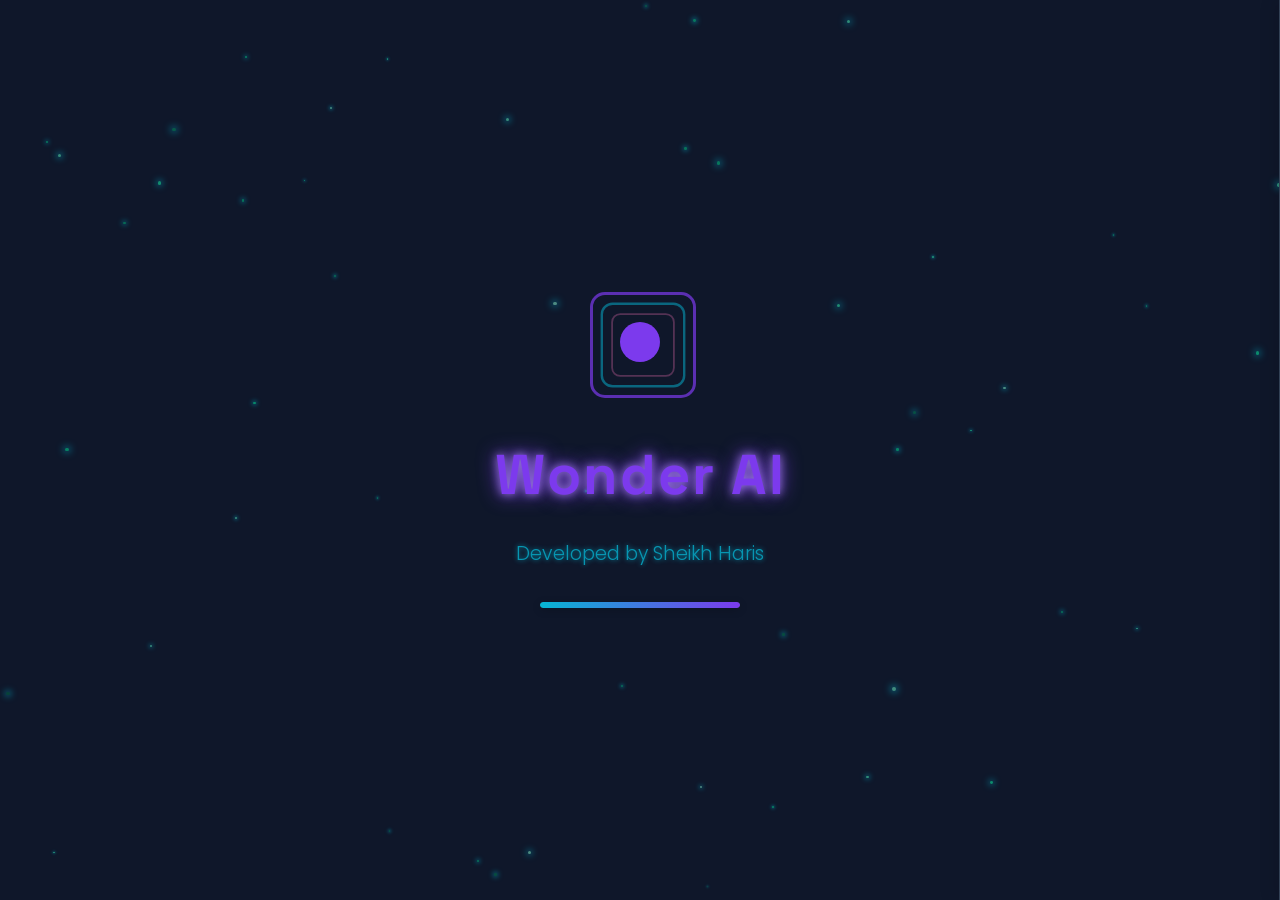
==== index.html @ 0b2efd38 "Add files via upload" ====
<!DOCTYPE html>
<html lang="en">
<head>
    <meta charset="UTF-8">
    <meta name="viewport" content="width=device-width, initial-scale=1.0, maximum-scale=1.0, user-scalable=no">
    <title>Wonder AI - Developed by Sheikh Haris</title>
    <link rel="stylesheet" href="https://cdnjs.cloudflare.com/ajax/libs/font-awesome/6.4.0/css/all.min.css">
    <link rel="stylesheet" href="styles.css">
</head>
<body>
    <!-- Loading Screen -->
    <div class="loading-screen" id="loadingScreen">
        <div class="particle-container" id="particleContainer"></div>
        <div class="loading-content">
            <div class="hexagon-loader">
                <div class="hexagon"></div>
                <div class="hexagon"></div>
                <div class="hexagon"></div>
                <div class="hexagon-center"></div>
            </div>
            <h1 class="loading-title">Wonder AI</h1>
            <p class="loading-subtitle">Developed by Sheikh Haris</p>
            <div class="loading-progress">
                <div class="progress-bar" id="progressBar"></div>
            </div>
        </div>
    </div>

    <!-- Overlay -->
    <div class="overlay" id="overlay"></div>

    <!-- Sidebar -->
    <div class="sidebar" id="sidebar">
        <div class="sidebar-header">
            <h3>Chat History</h3>
            <button class="close-sidebar" onclick="toggleHistory()">
                <i class="fas fa-times"></i>
            </button>
        </div>
        <div class="sidebar-content" id="historyContainer">
            <!-- Chat history will be populated here -->
        </div>
        <div class="sidebar-footer">
            <button class="action-btn" id="clearHistoryBtn" onclick="clearAllHistory()">
                <i class="fas fa-trash"></i> Clear All History
            </button>
        </div>
    </div>

    <!-- Main Content -->
    <div class="header">
        <div class="header-left">
            <button class="theme-toggle" id="themeToggle" title="Toggle Dark/Light Mode">
                <i class="fas fa-moon"></i>
            </button>
        </div>
        <div class="header-title">
        <h1>Wonder AI</h1>
        <p>Developed by Sheikh Haris</p>
        </div>
        <div class="header-actions">
            <button class="history-toggle" onclick="toggleHistory()" title="Chat History">
                <i class="fas fa-history"></i>
            </button>
        </div>
    </div>

    <div class="actions-bar">
        <button class="action-btn" id="clearButton" onclick="clearChat()">
            <i class="fas fa-trash"></i> Clear Chat
        </button>
    </div>

    <div class="chat-container" id="chatContainer"></div>

    <div class="input-container">
        <div class="input-wrapper">
            <div class="textarea-container">
            <textarea 
                id="inputField" 
                placeholder="Ask Wonder AI anything..."
                rows="1"
                onkeydown="handleKeyDown(event)"
            ></textarea>
            <div class="controls">
                    <button id="sendButton" class="send-btn" onclick="generateResponse()">
                        <i class="fas fa-paper-plane"></i>
                    </button>
                    <button id="stopButton" class="send-btn" onclick="stopGeneration()">
                        <i class="fas fa-stop"></i>
                    </button>
                </div>
            </div>
            
            <div class="recording-indicator" id="recordingIndicator">
                <div class="recording-pulse"></div>
                <span>Recording... Speak now</span>
            </div>
            
            <div class="input-tools">
                <div class="tool-buttons">
                    <button class="tool-btn" onclick="startVoiceInput()" title="Voice Input">
                        <i class="fas fa-microphone"></i>
                    </button>
                </div>
            </div>
        </div>
        <div class="loading" id="loading">
            <div class="dot-flashing"></div>
        </div>
    </div>

    <!-- Toast Notification -->
    <div class="toast" id="toast">
        <i class="fas fa-info-circle"></i>
        <span id="toastMessage"></span>
    </div>

    <script src="script.js"></script>
</body>
</html>
---- styles.css ----
@import url('https://fonts.googleapis.com/css2?family=Poppins:wght@300;400;500;600&family=Space+Grotesk:wght@400;500;700&display=swap');

:root {
    --primary: #7C3AED;
    --primary-light: #9F7AEA;
    --primary-dark: #6025C0;
    --secondary: #06B6D4;
    --secondary-light: #67E8F9;
    --accent: #F472B6;
    --background: #0F172A;
    --surface: #1E293B;
    --surface-light: #334155;
    --text: #F1F5F9;
    --text-secondary: #94A3B8;
    --border: #334155;
    --success: #10B981;
    --error: #EF4444;
    --warning: #F59E0B;
}

[data-theme="light"] {
    --primary: #6D28D9;
    --primary-light: #8B5CF6;
    --primary-dark: #5B21B6;
    --secondary: #0891B2;
    --secondary-light: #22D3EE;
    --accent: #EC4899;
    --background: #F8FAFC;
    --surface: #FFFFFF;
    --surface-light: #F1F5F9;
    --text: #1E293B;
    --text-secondary: #64748B;
    --border: #E2E8F0;
    --success: #059669;
    --error: #DC2626;
    --warning: #D97706;
}

/* Loading Screen Styles */
.loading-screen {
    position: fixed;
    top: 0;
    left: 0;
    width: 100%;
    height: 100%;
    background: var(--background);
    display: flex;
    flex-direction: column;
    justify-content: center;
    align-items: center;
    z-index: 1000;
    opacity: 1;
    transition: opacity 1.5s ease-out;
    overflow: hidden;
}

.loading-screen.hidden {
    opacity: 0;
    pointer-events: none;
}

.loading-content {
    text-align: center;
    position: relative;
    z-index: 10;
}

.loading-title {
    font-family: 'Space Grotesk', sans-serif;
    color: var(--primary);
    font-size: 3.5rem;
    margin-bottom: 1rem;
    text-shadow: 0 0 10px var(--primary-light), 0 0 20px var(--primary);
    animation: pulse-title 2s infinite alternate;
    letter-spacing: 2px;
    font-weight: 700;
}

.loading-subtitle {
    color: var(--secondary);
    font-size: 1.2rem;
    margin-bottom: 2rem;
    opacity: 0.8;
    text-shadow: 0 0 5px var(--secondary);
    animation: fadeInUp 1s ease-out;
    font-family: 'Poppins', sans-serif;
    font-weight: 300;
}

@keyframes pulse-title {
    0% { text-shadow: 0 0 10px var(--primary-light), 0 0 20px var(--primary); opacity: 0.8; }
    100% { text-shadow: 0 0 15px var(--primary-light), 0 0 30px var(--primary), 0 0 40px var(--primary-light); opacity: 1; }
}

@keyframes fadeInUp {
    from { transform: translateY(20px); opacity: 0; }
    to { transform: translateY(0); opacity: 0.8; }
}

.hexagon-loader {
    position: relative;
    width: 100px;
    height: 100px;
    margin: 0 auto 30px;
}

.hexagon {
    position: absolute;
    width: 100%;
    height: 100%;
    border: 3px solid var(--primary);
    border-radius: 15px;
    animation: rotate 3s linear infinite;
}

.hexagon:nth-child(1) {
    animation-delay: 0s;
    opacity: 0.7;
}

.hexagon:nth-child(2) {
    animation-delay: -0.5s;
    transform: scale(0.8);
    opacity: 0.5;
    border-color: var(--secondary);
}

.hexagon:nth-child(3) {
    animation-delay: -1s;
    transform: scale(0.6);
    opacity: 0.3;
    border-color: var(--accent);
}

.hexagon-center {
    position: absolute;
    width: 40%;
    height: 40%;
    top: 30%;
    left: 30%;
    background: var(--primary);
    border-radius: 50%;
    animation: pulse 2s ease-in-out infinite;
}

@keyframes rotate {
    0% { transform: rotate(0) scale(1); }
    50% { transform: rotate(180deg) scale(1.2); }
    100% { transform: rotate(360deg) scale(1); }
}

@keyframes pulse {
    0% { transform: scale(0.8); opacity: 0.5; }
    50% { transform: scale(1.2); opacity: 1; box-shadow: 0 0 20px var(--primary); }
    100% { transform: scale(0.8); opacity: 0.5; }
}

.particle-container {
    position: absolute;
    top: 0;
    left: 0;
    width: 100%;
    height: 100%;
    overflow: hidden;
    opacity: 0.5;
}

.particle {
    position: absolute;
    width: 3px;
    height: 3px;
    background-color: var(--secondary);
    border-radius: 50%;
    animation: particle-animate 15s linear infinite;
}

.loading-progress {
    width: 200px;
    height: 6px;
    background: rgba(255, 255, 255, 0.1);
    border-radius: 10px;
    margin: 20px auto 0;
    overflow: hidden;
    position: relative;
    box-shadow: 0 2px 8px rgba(0, 0, 0, 0.2);
}

.progress-bar {
    height: 100%;
    width: 0%;
    background: linear-gradient(90deg, var(--secondary), var(--primary));
    border-radius: 10px;
    transition: width 0.5s ease;
    animation: progress 3s ease-in-out forwards;
}

@keyframes progress {
    0% { width: 0%; }
    50% { width: 70%; }
    100% { width: 100%; }
}

@keyframes particle-animate {
    0% {
        transform: translateY(0) translateX(0);
        opacity: 0;
    }
    10% {
        opacity: 1;
    }
    90% {
        opacity: 1;
    }
    100% {
        transform: translateY(-1000px) translateX(100px);
        opacity: 0;
    }
}

/* Main Content Styles */
body {
    font-family: 'Poppins', sans-serif;
    background: var(--background);
    color: var(--text);
    margin: 0;
    min-height: 100vh;
    display: flex;
    flex-direction: column;
    transition: background-color 0.5s ease, color 0.5s ease;
    line-height: 1.6;
}

.header {
    background: var(--surface);
    padding: 1rem;
    display: flex;
    justify-content: space-between;
    align-items: center;
    border-bottom: 1px solid var(--border);
    position: sticky;
    top: 0;
    z-index: 100;
    box-shadow: 0 2px 10px rgba(0, 0, 0, 0.1);
}

.header-left {
    display: flex;
    align-items: center;
}

.header-title {
    text-align: center;
}

.header-title h1 {
    font-family: 'Space Grotesk', sans-serif;
    color: var(--primary);
    margin: 0;
    font-size: 1.6rem;
    font-weight: 700;
    letter-spacing: 0.5px;
}

.header-title p {
    color: var(--text-secondary);
    font-size: 0.8rem;
    margin: 0.25rem 0 0;
    font-weight: 300;
}

.header-actions {
    display: flex;
    gap: 10px;
}

.theme-toggle, .history-toggle {
    background: none;
    border: none;
    color: var(--text);
    font-size: 1.2rem;
    cursor: pointer;
    padding: 8px;
    display: flex;
    align-items: center;
    justify-content: center;
    border-radius: 50%;
    transition: all 0.3s ease;
}

.theme-toggle:hover, .history-toggle:hover {
    background: var(--surface-light);
    color: var(--primary);
    transform: translateY(-1px);
}

.sidebar {
    position: fixed;
    top: 0;
    right: -300px;
    width: 300px;
    height: 100%;
    background: var(--surface);
    border-left: 1px solid var(--border);
    transition: right 0.3s ease;
    z-index: 1000;
    overflow-y: auto;
    display: flex;
    flex-direction: column;
    box-shadow: -5px 0 15px rgba(0, 0, 0, 0.1);
}

.sidebar.open {
    right: 0;
}

.sidebar-header {
    padding: 1rem;
    display: flex;
    justify-content: space-between;
    align-items: center;
    border-bottom: 1px solid var(--border);
}

.sidebar-header h3 {
    font-family: 'Space Grotesk', sans-serif;
    font-weight: 500;
    color: var(--primary);
    margin: 0;
}

.close-sidebar {
    background: none;
    border: none;
    color: var(--text-secondary);
    cursor: pointer;
    font-size: 1.2rem;
    transition: color 0.2s;
    padding: 5px;
    border-radius: 50%;
}

.close-sidebar:hover {
    color: var(--primary);
    background: var(--surface-light);
}

.sidebar-content {
    flex: 1;
    padding: 1rem;
    overflow-y: auto;
}

.date-divider {
    font-size: 0.85rem;
    color: var(--secondary);
    margin: 15px 0 10px;
    display: flex;
    align-items: center;
    position: relative;
    font-weight: 500;
}

.date-divider:after {
    content: '';
    flex-grow: 1;
    height: 1px;
    background: var(--border);
    margin-left: 10px;
}

.conversation-group {
    margin-bottom: 20px;
}

.sidebar-footer {
    padding: 1rem;
    border-top: 1px solid var(--border);
}

.chat-history-item {
    padding: 12px;
    margin-bottom: 10px;
    border-radius: 12px;
    background: var(--surface-light);
    cursor: pointer;
    transition: all 0.2s ease;
    word-break: break-word;
    display: flex;
    justify-content: space-between;
    align-items: center;
    box-shadow: 0 2px 6px rgba(0, 0, 0, 0.05);
}

.chat-history-item:hover {
    transform: translateY(-2px);
    box-shadow: 0 4px 8px rgba(0, 0, 0, 0.1);
}

.chat-history-item .history-text {
    flex: 1;
    white-space: nowrap;
    overflow: hidden;
    text-overflow: ellipsis;
    font-weight: 400;
}

.chat-history-item .delete-history,
.chat-history-item .rename-history {
    opacity: 0;
    transition: opacity 0.2s;
    background: none;
    border: none;
    color: var(--text-secondary);
    cursor: pointer;
    padding: 5px;
    border-radius: 50%;
}

.chat-history-item .rename-history {
    margin-right: 5px;
}

.chat-history-item:hover .delete-history,
.chat-history-item:hover .rename-history {
    opacity: 1;
}

.chat-history-item .delete-history:hover,
.chat-history-item .rename-history:hover {
    color: var(--primary);
    background: rgba(124, 58, 237, 0.1);
}

.rename-input {
    width: 100%;
    background: var(--background);
    border: 1px solid var(--border);
    color: var(--text);
    padding: 8px 12px;
    border-radius: 8px;
    font-family: 'Poppins', sans-serif;
    font-size: 0.9rem;
    transition: border-color 0.3s;
}

.rename-input:focus {
    outline: none;
    border-color: var(--primary);
    box-shadow: 0 0 0 2px rgba(124, 58, 237, 0.2);
}

.overlay {
    position: fixed;
    top: 0;
    left: 0;
    width: 100%;
    height: 100%;
    background: rgba(0, 0, 0, 0.5);
    backdrop-filter: blur(2px);
    z-index: 999;
    display: none;
}

.overlay.show {
    display: block;
}

.chat-container {
    flex: 1;
    max-width: 900px;
    margin: 0 auto;
    width: 95%;
    overflow-y: auto;
    padding: 1rem;
    scroll-behavior: smooth;
}

.actions-bar {
    display: flex;
    justify-content: center;
    gap: 10px;
    padding: 12px 0;
    background: var(--background);
    border-bottom: 1px solid var(--border);
    box-shadow: 0 2px 8px rgba(0, 0, 0, 0.05);
}

.action-btn {
    background: var(--surface);
    color: var(--text);
    border: 1px solid var(--border);
    border-radius: 12px;
    padding: 10px 18px;
    cursor: pointer;
    font-family: 'Poppins', sans-serif;
    font-weight: 500;
    display: flex;
    align-items: center;
    gap: 8px;
    transition: all 0.3s;
    box-shadow: 0 2px 4px rgba(0, 0, 0, 0.05);
}

.action-btn:hover {
    background: var(--primary);
    color: white;
    border-color: var(--primary-dark);
    transform: translateY(-2px);
    box-shadow: 0 4px 8px rgba(124, 58, 237, 0.3);
}

.message {
    display: flex;
    gap: 1rem;
    margin: 1.8rem 0;
    animation: slideIn 0.3s ease-out;
}

.ai-message {
    flex-direction: row-reverse;
}

.message-avatar {
    width: 44px;
    height: 44px;
    border-radius: 12px;
    display: flex;
    align-items: center;
    justify-content: center;
    font-weight: 600;
    flex-shrink: 0;
    box-shadow: 0 3px 6px rgba(0, 0, 0, 0.1);
    font-family: 'Space Grotesk', sans-serif;
}

.user-avatar {
    background: var(--primary);
    color: white;
}

.ai-avatar {
    background: var(--secondary);
    color: white;
}

.message-bubble {
    max-width: 70%;
    padding: 1.2rem 1.4rem;
    border-radius: 1.2rem;
    position: relative;
    background: var(--surface);
    border: 1px solid var(--border);
    box-shadow: 0 3px 10px rgba(0, 0, 0, 0.08);
    transition: transform 0.2s ease;
}

.message-bubble:hover {
    transform: translateY(-2px);
}

.user-message .message-bubble {
    border-bottom-right-radius: 0.3rem;
    border-left: 3px solid var(--primary);
}

.ai-message .message-bubble {
    border-bottom-left-radius: 0.3rem;
    border-right: 3px solid var(--secondary);
}

.message-info {
    display: flex;
    align-items: center;
    gap: 0.5rem;
    margin-bottom: 0.8rem;
    font-weight: 500;
    font-family: 'Space Grotesk', sans-serif;
    color: var(--primary);
}

.ai-message .message-info {
    color: var(--secondary);
    justify-content: flex-end;
}

.message-content img {
    max-width: 100%;
    border-radius: 8px;
    margin: 10px 0;
}

.message-actions {
    position: absolute;
    top: 0.8rem;
    right: 0.8rem;
    display: flex;
    gap: 6px;
    opacity: 0;
    transition: opacity 0.2s;
}

.message-bubble:hover .message-actions {
    opacity: 1;
}

.message-btn {
    background: rgba(255, 255, 255, 0.1);
    border: none;
    color: var(--text);
    padding: 0.25rem 0.5rem;
    border-radius: 6px;
    cursor: pointer;
    font-size: 0.8rem;
    display: flex;
    align-items: center;
    justify-content: center;
    transition: all 0.2s;
}

.message-btn:hover {
    background: var(--primary-light);
    color: white;
}

.input-container {
    background: var(--surface);
    padding: 1.5rem;
    position: sticky;
    bottom: 0;
    border-top: 1px solid var(--border);
    z-index: 10;
    box-shadow: 0 -5px 15px rgba(0, 0, 0, 0.05);
}

.input-wrapper {
    max-width: 900px;
    margin: 0 auto;
    position: relative;
}

.textarea-container {
    position: relative;
}

textarea {
    width: 100%;
    padding: 1.2rem 5rem 1.2rem 1.2rem;
    background: var(--background);
    border: 2px solid var(--border);
    border-radius: 16px;
    color: var(--text);
    min-height: 60px;
    resize: none;
    font-size: 1rem;
    font-family: 'Poppins', sans-serif;
    transition: all 0.3s ease;
    box-shadow: 0 4px 10px rgba(0, 0, 0, 0.05);
}

textarea:focus {
    outline: none;
    border-color: var(--primary);
    box-shadow: 0 0 0 3px rgba(124, 58, 237, 0.2), 0 4px 10px rgba(0, 0, 0, 0.05);
}

.controls {
    position: absolute;
    right: 1.2rem;
    bottom: 1rem;
    display: flex;
    gap: 0.5rem;
}

.input-tools {
    display: flex;
    justify-content: space-between;
    align-items: center;
    margin-top: 10px;
}

.tool-buttons {
    display: flex;
    gap: 10px;
}

.tool-btn {
    background: none;
    border: none;
    color: var(--text-secondary);
    font-size: 1.2rem;
    cursor: pointer;
    padding: 8px;
    opacity: 0.7;
    transition: all 0.2s;
    border-radius: 50%;
}

.tool-btn:hover {
    opacity: 1;
    color: var(--primary);
    background: rgba(124, 58, 237, 0.1);
    transform: translateY(-1px);
}

.send-btn {
    background: var(--primary);
    color: white;
    border: none;
    padding: 0.8rem 1.5rem;
    border-radius: 12px;
    cursor: pointer;
    font-family: 'Space Grotesk', sans-serif;
    font-weight: 600;
    transition: all 0.3s ease;
    display: flex;
    align-items: center;
    gap: 8px;
    box-shadow: 0 4px 6px rgba(124, 58, 237, 0.25);
}

.send-btn:hover {
    background: var(--primary-dark);
    transform: translateY(-2px);
    box-shadow: 0 6px 10px rgba(124, 58, 237, 0.35);
}

#stopButton {
    display: none;
    background: var(--error);
    box-shadow: 0 4px 6px rgba(239, 68, 68, 0.25);
}

#stopButton:hover {
    background: #cf1f1f;
    box-shadow: 0 6px 10px rgba(239, 68, 68, 0.35);
}

.loading {
    display: none;
    justify-content: center;
    padding: 1rem;
}

.dot-flashing {
    position: relative;
    width: 10px;
    height: 10px;
    border-radius: 5px;
    background-color: var(--primary);
    animation: dotFlashing 1s infinite linear;
}

.recording-indicator {
    display: none;
    align-items: center;
    gap: 10px;
    margin-top: 12px;
    padding: 12px 16px;
    background: rgba(239, 68, 68, 0.1);
    border-radius: 12px;
    color: var(--error);
    font-weight: 500;
    box-shadow: 0 3px 8px rgba(239, 68, 68, 0.15);
    border: 1px solid rgba(239, 68, 68, 0.2);
}

.recording-pulse {
    width: 12px;
    height: 12px;
    background-color: var(--error);
    border-radius: 50%;
    animation: pulse 1.5s infinite;
}

.timestamp {
    font-size: 0.75rem;
    color: var(--text-secondary);
    margin-top: 0.8rem;
    font-weight: 300;
}

#clearButton {
    background: rgba(239, 68, 68, 0.1);
    color: var(--error);
    border: 1px solid rgba(239, 68, 68, 0.2);
}

#clearButton:hover {
    background: var(--error);
    color: white;
    border-color: #cf1f1f;
}

#clearHistoryBtn {
    background: rgba(239, 68, 68, 0.1);
    color: var(--error);
    border: 1px solid rgba(239, 68, 68, 0.2);
    width: 100%;
    justify-content: center;
}

#clearHistoryBtn:hover {
    background: var(--error);
    color: white;
    border-color: #cf1f1f;
}

@keyframes dotFlashing {
    0% { background-color: var(--primary); }
    50%, 100% { background-color: rgba(124, 58, 237, 0.2); }
}

@keyframes slideIn {
    from { opacity: 0; transform: translateY(20px); }
    to { opacity: 1; transform: translateY(0); }
}

@media (max-width: 768px) {
    .chat-container {
        margin: 0 auto;
        width: 100%;
        padding: 0.5rem;
    }

    .message-bubble {
        max-width: 85%;
        padding: 1rem 1.2rem;
    }

    textarea {
        padding: 1rem 4rem 1rem 1rem;
        min-height: 54px;
    }

    .send-btn {
        padding: 0.7rem 1.2rem;
        font-size: 0.9rem;
    }

    .controls {
        right: 0.7rem;
        bottom: 0.7rem;
    }

    .header-title h1 {
        font-size: 1.3rem;
    }

    .header-title p {
        font-size: 0.7rem;
    }

    .sidebar {
        width: 85%;
        right: -85%;
    }
}

@media (max-height: 500px) and (orientation: landscape) {
    .chat-container {
        max-height: 60vh;
    }
}

/* Toast Notification */
.toast {
    position: fixed;
    bottom: 20px;
    left: 50%;
    transform: translateX(-50%);
    background: var(--surface);
    color: var(--text);
    padding: 12px 20px;
    border-radius: 12px;
    box-shadow: 0 4px 15px rgba(0, 0, 0, 0.15);
    z-index: 1000;
    display: flex;
    align-items: center;
    gap: 10px;
    opacity: 0;
    transition: all 0.3s ease;
    border-left: 4px solid var(--primary);
    font-weight: 500;
}

.toast.show {
    opacity: 1;
    transform: translate(-50%, -10px);
}

/* Text-to-Speech styles */
.speaking-animation {
    display: inline-block;
    margin-left: 5px;
    width: 16px;
    height: 16px;
    position: relative;
}

.speaking-wave {
    position: absolute;
    left: 0;
    bottom: 0;
    width: 4px;
    height: 8px;
    background-color: var(--primary);
    border-radius: 2px;
    animation: speaking-wave 1s infinite ease-in-out;
}

.speaking-wave:nth-child(2) {
    left: 6px;
    animation-delay: 0.2s;
}

.speaking-wave:nth-child(3) {
    left: 12px;
    animation-delay: 0.4s;
}

@keyframes speaking-wave {
    0%, 100% { height: 8px; }
    50% { height: 16px; }
}

.tts-active {
    border-left: 3px solid var(--primary) !important;
    background: rgba(124, 58, 237, 0.05) !important;
}

.tts-controls {
    display: flex;
    align-items: center;
    margin-top: 8px;
    gap: 8px;
}

.tts-button {
    background: none;
    border: none;
    color: var(--text-secondary);
    cursor: pointer;
    padding: 5px;
    opacity: 0.7;
    transition: all 0.2s;
    font-size: 1rem;
    border-radius: 50%;
}

.tts-button:hover {
    opacity: 1;
    color: var(--primary);
    background: rgba(124, 58, 237, 0.1);
    transform: translateY(-1px);
}
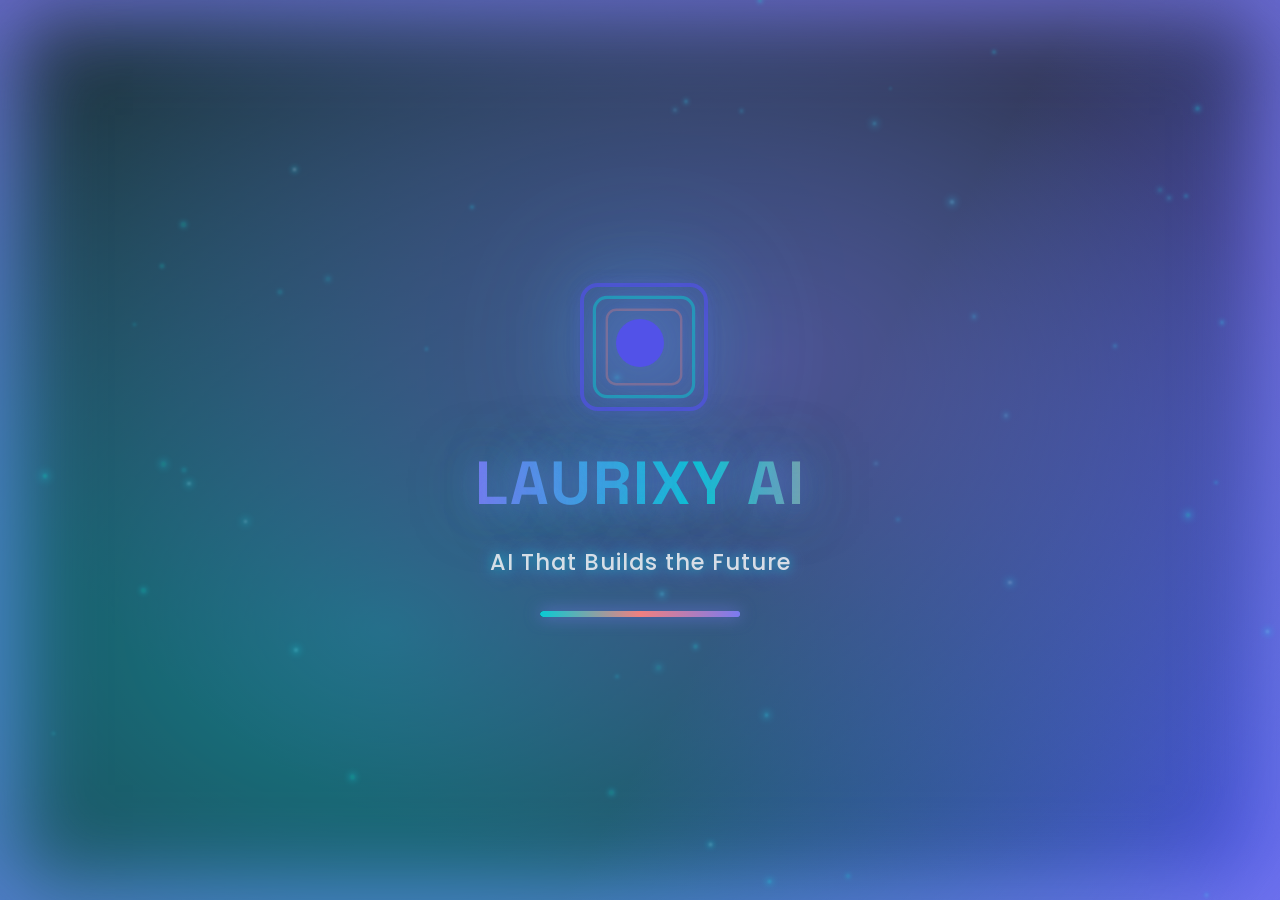
==== commit 0154dc79: "Add files via upload" ====
--- a/index.html
+++ b/index.html
@@ -2,8 +2,15 @@
 <html lang="en">
 <head>
     <meta charset="UTF-8">
-    <meta name="viewport" content="width=device-width, initial-scale=1.0, maximum-scale=1.0, user-scalable=no">
-    <title>Wonder AI - Developed by Sheikh Haris</title>
+    <meta name="viewport" content="width=device-width, initial-scale=1.0, minimum-scale=1.0, viewport-fit=cover">
+    <meta name="theme-color" content="#0a192f">
+    <title>LAURIXY AI - AI That Builds the Future</title>
+    <meta name="description" content="LAURIXY AI - Advanced artificial intelligence platform that builds the future through innovative solutions.">
+    <meta name="keywords" content="AI, artificial intelligence, LAURIXY, future technology">
+    <meta property="og:title" content="LAURIXY AI">
+    <meta property="og:description" content="AI That Builds the Future">
+    <meta property="og:type" content="website">
+    <link rel="icon" type="image/png" href="favicon.png">
     <link rel="stylesheet" href="https://cdnjs.cloudflare.com/ajax/libs/font-awesome/6.4.0/css/all.min.css">
     <link rel="stylesheet" href="styles.css">
 </head>
@@ -18,8 +25,8 @@
                 <div class="hexagon"></div>
                 <div class="hexagon-center"></div>
             </div>
-            <h1 class="loading-title">Wonder AI</h1>
-            <p class="loading-subtitle">Developed by Sheikh Haris</p>
+            <h1 class="loading-title">LAURIXY AI</h1>
+            <p class="loading-subtitle">AI That Builds the Future</p>
             <div class="loading-progress">
                 <div class="progress-bar" id="progressBar"></div>
             </div>
@@ -54,9 +61,8 @@
                 <i class="fas fa-moon"></i>
             </button>
         </div>
-        <div class="header-title">
-        <h1>Wonder AI</h1>
-        <p>Developed by Sheikh Haris</p>
+        <div class="header-title" style="display: flex; align-items: center; gap: 16px;">
+            <img src="logo.png" alt="Laurixy AI Logo" style="height: 48px; width: auto; border-radius: 12px; box-shadow: 0 2px 12px rgba(82,82,232,0.12);" />
         </div>
         <div class="header-actions">
             <button class="history-toggle" onclick="toggleHistory()" title="Chat History">
@@ -73,12 +79,16 @@
 
     <div class="chat-container" id="chatContainer"></div>
 
+    <button class="fab" id="scrollToTopBtn" title="Scroll to top">
+        <i class="fas fa-arrow-up"></i>
+    </button>
+
     <div class="input-container">
         <div class="input-wrapper">
             <div class="textarea-container">
             <textarea 
                 id="inputField" 
-                placeholder="Ask Wonder AI anything..."
+                placeholder="Ask LAURIXY AI anything..."
                 rows="1"
                 onkeydown="handleKeyDown(event)"
             ></textarea>
--- a/styles.css
+++ b/styles.css
@@ -1,955 +1,1918 @@
-@import url('https://fonts.googleapis.com/css2?family=Poppins:wght@300;400;500;600&family=Space+Grotesk:wght@400;500;700&display=swap');
-
-:root {
-    --primary: #7C3AED;
-    --primary-light: #9F7AEA;
-    --primary-dark: #6025C0;
-    --secondary: #06B6D4;
-    --secondary-light: #67E8F9;
-    --accent: #F472B6;
-    --background: #0F172A;
-    --surface: #1E293B;
-    --surface-light: #334155;
-    --text: #F1F5F9;
-    --text-secondary: #94A3B8;
-    --border: #334155;
-    --success: #10B981;
-    --error: #EF4444;
-    --warning: #F59E0B;
-}
-
-[data-theme="light"] {
-    --primary: #6D28D9;
-    --primary-light: #8B5CF6;
-    --primary-dark: #5B21B6;
-    --secondary: #0891B2;
-    --secondary-light: #22D3EE;
-    --accent: #EC4899;
-    --background: #F8FAFC;
-    --surface: #FFFFFF;
-    --surface-light: #F1F5F9;
-    --text: #1E293B;
-    --text-secondary: #64748B;
-    --border: #E2E8F0;
-    --success: #059669;
-    --error: #DC2626;
-    --warning: #D97706;
-}
-
-/* Loading Screen Styles */
-.loading-screen {
-    position: fixed;
-    top: 0;
-    left: 0;
-    width: 100%;
-    height: 100%;
-    background: var(--background);
-    display: flex;
-    flex-direction: column;
-    justify-content: center;
-    align-items: center;
-    z-index: 1000;
-    opacity: 1;
-    transition: opacity 1.5s ease-out;
-    overflow: hidden;
-}
-
-.loading-screen.hidden {
-    opacity: 0;
-    pointer-events: none;
-}
-
-.loading-content {
-    text-align: center;
-    position: relative;
-    z-index: 10;
-}
-
-.loading-title {
-    font-family: 'Space Grotesk', sans-serif;
-    color: var(--primary);
-    font-size: 3.5rem;
-    margin-bottom: 1rem;
-    text-shadow: 0 0 10px var(--primary-light), 0 0 20px var(--primary);
-    animation: pulse-title 2s infinite alternate;
-    letter-spacing: 2px;
-    font-weight: 700;
-}
-
-.loading-subtitle {
-    color: var(--secondary);
-    font-size: 1.2rem;
-    margin-bottom: 2rem;
-    opacity: 0.8;
-    text-shadow: 0 0 5px var(--secondary);
-    animation: fadeInUp 1s ease-out;
-    font-family: 'Poppins', sans-serif;
-    font-weight: 300;
-}
-
-@keyframes pulse-title {
-    0% { text-shadow: 0 0 10px var(--primary-light), 0 0 20px var(--primary); opacity: 0.8; }
-    100% { text-shadow: 0 0 15px var(--primary-light), 0 0 30px var(--primary), 0 0 40px var(--primary-light); opacity: 1; }
-}
-
-@keyframes fadeInUp {
-    from { transform: translateY(20px); opacity: 0; }
-    to { transform: translateY(0); opacity: 0.8; }
-}
-
-.hexagon-loader {
-    position: relative;
-    width: 100px;
-    height: 100px;
-    margin: 0 auto 30px;
-}
-
-.hexagon {
-    position: absolute;
-    width: 100%;
-    height: 100%;
-    border: 3px solid var(--primary);
-    border-radius: 15px;
-    animation: rotate 3s linear infinite;
-}
-
-.hexagon:nth-child(1) {
-    animation-delay: 0s;
-    opacity: 0.7;
-}
-
-.hexagon:nth-child(2) {
-    animation-delay: -0.5s;
-    transform: scale(0.8);
-    opacity: 0.5;
-    border-color: var(--secondary);
-}
-
-.hexagon:nth-child(3) {
-    animation-delay: -1s;
-    transform: scale(0.6);
-    opacity: 0.3;
-    border-color: var(--accent);
-}
-
-.hexagon-center {
-    position: absolute;
-    width: 40%;
-    height: 40%;
-    top: 30%;
-    left: 30%;
-    background: var(--primary);
-    border-radius: 50%;
-    animation: pulse 2s ease-in-out infinite;
-}
-
-@keyframes rotate {
-    0% { transform: rotate(0) scale(1); }
-    50% { transform: rotate(180deg) scale(1.2); }
-    100% { transform: rotate(360deg) scale(1); }
-}
-
-@keyframes pulse {
-    0% { transform: scale(0.8); opacity: 0.5; }
-    50% { transform: scale(1.2); opacity: 1; box-shadow: 0 0 20px var(--primary); }
-    100% { transform: scale(0.8); opacity: 0.5; }
-}
-
-.particle-container {
-    position: absolute;
-    top: 0;
-    left: 0;
-    width: 100%;
-    height: 100%;
-    overflow: hidden;
-    opacity: 0.5;
-}
-
-.particle {
-    position: absolute;
-    width: 3px;
-    height: 3px;
-    background-color: var(--secondary);
-    border-radius: 50%;
-    animation: particle-animate 15s linear infinite;
-}
-
-.loading-progress {
-    width: 200px;
-    height: 6px;
-    background: rgba(255, 255, 255, 0.1);
-    border-radius: 10px;
-    margin: 20px auto 0;
-    overflow: hidden;
-    position: relative;
-    box-shadow: 0 2px 8px rgba(0, 0, 0, 0.2);
-}
-
-.progress-bar {
-    height: 100%;
-    width: 0%;
-    background: linear-gradient(90deg, var(--secondary), var(--primary));
-    border-radius: 10px;
-    transition: width 0.5s ease;
-    animation: progress 3s ease-in-out forwards;
-}
-
-@keyframes progress {
-    0% { width: 0%; }
-    50% { width: 70%; }
-    100% { width: 100%; }
-}
-
-@keyframes particle-animate {
-    0% {
-        transform: translateY(0) translateX(0);
-        opacity: 0;
-    }
-    10% {
-        opacity: 1;
-    }
-    90% {
-        opacity: 1;
-    }
-    100% {
-        transform: translateY(-1000px) translateX(100px);
-        opacity: 0;
-    }
-}
-
-/* Main Content Styles */
-body {
-    font-family: 'Poppins', sans-serif;
-    background: var(--background);
-    color: var(--text);
-    margin: 0;
-    min-height: 100vh;
-    display: flex;
-    flex-direction: column;
-    transition: background-color 0.5s ease, color 0.5s ease;
-    line-height: 1.6;
-}
-
-.header {
-    background: var(--surface);
-    padding: 1rem;
-    display: flex;
-    justify-content: space-between;
-    align-items: center;
-    border-bottom: 1px solid var(--border);
-    position: sticky;
-    top: 0;
-    z-index: 100;
-    box-shadow: 0 2px 10px rgba(0, 0, 0, 0.1);
-}
-
-.header-left {
-    display: flex;
-    align-items: center;
-}
-
-.header-title {
-    text-align: center;
-}
-
-.header-title h1 {
-    font-family: 'Space Grotesk', sans-serif;
-    color: var(--primary);
-    margin: 0;
-    font-size: 1.6rem;
-    font-weight: 700;
-    letter-spacing: 0.5px;
-}
-
-.header-title p {
-    color: var(--text-secondary);
-    font-size: 0.8rem;
-    margin: 0.25rem 0 0;
-    font-weight: 300;
-}
-
-.header-actions {
-    display: flex;
-    gap: 10px;
-}
-
-.theme-toggle, .history-toggle {
-    background: none;
-    border: none;
-    color: var(--text);
-    font-size: 1.2rem;
-    cursor: pointer;
-    padding: 8px;
-    display: flex;
-    align-items: center;
-    justify-content: center;
-    border-radius: 50%;
-    transition: all 0.3s ease;
-}
-
-.theme-toggle:hover, .history-toggle:hover {
-    background: var(--surface-light);
-    color: var(--primary);
-    transform: translateY(-1px);
-}
-
-.sidebar {
-    position: fixed;
-    top: 0;
-    right: -300px;
-    width: 300px;
-    height: 100%;
-    background: var(--surface);
-    border-left: 1px solid var(--border);
-    transition: right 0.3s ease;
-    z-index: 1000;
-    overflow-y: auto;
-    display: flex;
-    flex-direction: column;
-    box-shadow: -5px 0 15px rgba(0, 0, 0, 0.1);
-}
-
-.sidebar.open {
-    right: 0;
-}
-
-.sidebar-header {
-    padding: 1rem;
-    display: flex;
-    justify-content: space-between;
-    align-items: center;
-    border-bottom: 1px solid var(--border);
-}
-
-.sidebar-header h3 {
-    font-family: 'Space Grotesk', sans-serif;
-    font-weight: 500;
-    color: var(--primary);
-    margin: 0;
-}
-
-.close-sidebar {
-    background: none;
-    border: none;
-    color: var(--text-secondary);
-    cursor: pointer;
-    font-size: 1.2rem;
-    transition: color 0.2s;
-    padding: 5px;
-    border-radius: 50%;
-}
-
-.close-sidebar:hover {
-    color: var(--primary);
-    background: var(--surface-light);
-}
-
-.sidebar-content {
-    flex: 1;
-    padding: 1rem;
-    overflow-y: auto;
-}
-
-.date-divider {
-    font-size: 0.85rem;
-    color: var(--secondary);
-    margin: 15px 0 10px;
-    display: flex;
-    align-items: center;
-    position: relative;
-    font-weight: 500;
-}
-
-.date-divider:after {
-    content: '';
-    flex-grow: 1;
-    height: 1px;
-    background: var(--border);
-    margin-left: 10px;
-}
-
-.conversation-group {
-    margin-bottom: 20px;
-}
-
-.sidebar-footer {
-    padding: 1rem;
-    border-top: 1px solid var(--border);
-}
-
-.chat-history-item {
-    padding: 12px;
-    margin-bottom: 10px;
-    border-radius: 12px;
-    background: var(--surface-light);
-    cursor: pointer;
-    transition: all 0.2s ease;
-    word-break: break-word;
-    display: flex;
-    justify-content: space-between;
-    align-items: center;
-    box-shadow: 0 2px 6px rgba(0, 0, 0, 0.05);
-}
-
-.chat-history-item:hover {
-    transform: translateY(-2px);
-    box-shadow: 0 4px 8px rgba(0, 0, 0, 0.1);
-}
-
-.chat-history-item .history-text {
-    flex: 1;
-    white-space: nowrap;
-    overflow: hidden;
-    text-overflow: ellipsis;
-    font-weight: 400;
-}
-
-.chat-history-item .delete-history,
-.chat-history-item .rename-history {
-    opacity: 0;
-    transition: opacity 0.2s;
-    background: none;
-    border: none;
-    color: var(--text-secondary);
-    cursor: pointer;
-    padding: 5px;
-    border-radius: 50%;
-}
-
-.chat-history-item .rename-history {
-    margin-right: 5px;
-}
-
-.chat-history-item:hover .delete-history,
-.chat-history-item:hover .rename-history {
-    opacity: 1;
-}
-
-.chat-history-item .delete-history:hover,
-.chat-history-item .rename-history:hover {
-    color: var(--primary);
-    background: rgba(124, 58, 237, 0.1);
-}
-
-.rename-input {
-    width: 100%;
-    background: var(--background);
-    border: 1px solid var(--border);
-    color: var(--text);
-    padding: 8px 12px;
-    border-radius: 8px;
-    font-family: 'Poppins', sans-serif;
-    font-size: 0.9rem;
-    transition: border-color 0.3s;
-}
-
-.rename-input:focus {
-    outline: none;
-    border-color: var(--primary);
-    box-shadow: 0 0 0 2px rgba(124, 58, 237, 0.2);
-}
-
-.overlay {
-    position: fixed;
-    top: 0;
-    left: 0;
-    width: 100%;
-    height: 100%;
-    background: rgba(0, 0, 0, 0.5);
-    backdrop-filter: blur(2px);
-    z-index: 999;
-    display: none;
-}
-
-.overlay.show {
-    display: block;
-}
-
-.chat-container {
-    flex: 1;
-    max-width: 900px;
-    margin: 0 auto;
-    width: 95%;
-    overflow-y: auto;
-    padding: 1rem;
-    scroll-behavior: smooth;
-}
-
-.actions-bar {
-    display: flex;
-    justify-content: center;
-    gap: 10px;
-    padding: 12px 0;
-    background: var(--background);
-    border-bottom: 1px solid var(--border);
-    box-shadow: 0 2px 8px rgba(0, 0, 0, 0.05);
-}
-
-.action-btn {
-    background: var(--surface);
-    color: var(--text);
-    border: 1px solid var(--border);
-    border-radius: 12px;
-    padding: 10px 18px;
-    cursor: pointer;
-    font-family: 'Poppins', sans-serif;
-    font-weight: 500;
-    display: flex;
-    align-items: center;
-    gap: 8px;
-    transition: all 0.3s;
-    box-shadow: 0 2px 4px rgba(0, 0, 0, 0.05);
-}
-
-.action-btn:hover {
-    background: var(--primary);
-    color: white;
-    border-color: var(--primary-dark);
-    transform: translateY(-2px);
-    box-shadow: 0 4px 8px rgba(124, 58, 237, 0.3);
-}
-
-.message {
-    display: flex;
-    gap: 1rem;
-    margin: 1.8rem 0;
-    animation: slideIn 0.3s ease-out;
-}
-
-.ai-message {
-    flex-direction: row-reverse;
-}
-
-.message-avatar {
-    width: 44px;
-    height: 44px;
-    border-radius: 12px;
-    display: flex;
-    align-items: center;
-    justify-content: center;
-    font-weight: 600;
-    flex-shrink: 0;
-    box-shadow: 0 3px 6px rgba(0, 0, 0, 0.1);
-    font-family: 'Space Grotesk', sans-serif;
-}
-
-.user-avatar {
-    background: var(--primary);
-    color: white;
-}
-
-.ai-avatar {
-    background: var(--secondary);
-    color: white;
-}
-
-.message-bubble {
-    max-width: 70%;
-    padding: 1.2rem 1.4rem;
-    border-radius: 1.2rem;
-    position: relative;
-    background: var(--surface);
-    border: 1px solid var(--border);
-    box-shadow: 0 3px 10px rgba(0, 0, 0, 0.08);
-    transition: transform 0.2s ease;
-}
-
-.message-bubble:hover {
-    transform: translateY(-2px);
-}
-
-.user-message .message-bubble {
-    border-bottom-right-radius: 0.3rem;
-    border-left: 3px solid var(--primary);
-}
-
-.ai-message .message-bubble {
-    border-bottom-left-radius: 0.3rem;
-    border-right: 3px solid var(--secondary);
-}
-
-.message-info {
-    display: flex;
-    align-items: center;
-    gap: 0.5rem;
-    margin-bottom: 0.8rem;
-    font-weight: 500;
-    font-family: 'Space Grotesk', sans-serif;
-    color: var(--primary);
-}
-
-.ai-message .message-info {
-    color: var(--secondary);
-    justify-content: flex-end;
-}
-
-.message-content img {
-    max-width: 100%;
-    border-radius: 8px;
-    margin: 10px 0;
-}
-
-.message-actions {
-    position: absolute;
-    top: 0.8rem;
-    right: 0.8rem;
-    display: flex;
-    gap: 6px;
-    opacity: 0;
-    transition: opacity 0.2s;
-}
-
-.message-bubble:hover .message-actions {
-    opacity: 1;
-}
-
-.message-btn {
-    background: rgba(255, 255, 255, 0.1);
-    border: none;
-    color: var(--text);
-    padding: 0.25rem 0.5rem;
-    border-radius: 6px;
-    cursor: pointer;
-    font-size: 0.8rem;
-    display: flex;
-    align-items: center;
-    justify-content: center;
-    transition: all 0.2s;
-}
-
-.message-btn:hover {
-    background: var(--primary-light);
-    color: white;
-}
-
-.input-container {
-    background: var(--surface);
-    padding: 1.5rem;
-    position: sticky;
-    bottom: 0;
-    border-top: 1px solid var(--border);
-    z-index: 10;
-    box-shadow: 0 -5px 15px rgba(0, 0, 0, 0.05);
-}
-
-.input-wrapper {
-    max-width: 900px;
-    margin: 0 auto;
-    position: relative;
-}
-
-.textarea-container {
-    position: relative;
-}
-
-textarea {
-    width: 100%;
-    padding: 1.2rem 5rem 1.2rem 1.2rem;
-    background: var(--background);
-    border: 2px solid var(--border);
-    border-radius: 16px;
-    color: var(--text);
-    min-height: 60px;
-    resize: none;
-    font-size: 1rem;
-    font-family: 'Poppins', sans-serif;
-    transition: all 0.3s ease;
-    box-shadow: 0 4px 10px rgba(0, 0, 0, 0.05);
-}
-
-textarea:focus {
-    outline: none;
-    border-color: var(--primary);
-    box-shadow: 0 0 0 3px rgba(124, 58, 237, 0.2), 0 4px 10px rgba(0, 0, 0, 0.05);
-}
-
-.controls {
-    position: absolute;
-    right: 1.2rem;
-    bottom: 1rem;
-    display: flex;
-    gap: 0.5rem;
-}
-
-.input-tools {
-    display: flex;
-    justify-content: space-between;
-    align-items: center;
-    margin-top: 10px;
-}
-
-.tool-buttons {
-    display: flex;
-    gap: 10px;
-}
-
-.tool-btn {
-    background: none;
-    border: none;
-    color: var(--text-secondary);
-    font-size: 1.2rem;
-    cursor: pointer;
-    padding: 8px;
-    opacity: 0.7;
-    transition: all 0.2s;
-    border-radius: 50%;
-}
-
-.tool-btn:hover {
-    opacity: 1;
-    color: var(--primary);
-    background: rgba(124, 58, 237, 0.1);
-    transform: translateY(-1px);
-}
-
-.send-btn {
-    background: var(--primary);
-    color: white;
-    border: none;
-    padding: 0.8rem 1.5rem;
-    border-radius: 12px;
-    cursor: pointer;
-    font-family: 'Space Grotesk', sans-serif;
-    font-weight: 600;
-    transition: all 0.3s ease;
-    display: flex;
-    align-items: center;
-    gap: 8px;
-    box-shadow: 0 4px 6px rgba(124, 58, 237, 0.25);
-}
-
-.send-btn:hover {
-    background: var(--primary-dark);
-    transform: translateY(-2px);
-    box-shadow: 0 6px 10px rgba(124, 58, 237, 0.35);
-}
-
-#stopButton {
-    display: none;
-    background: var(--error);
-    box-shadow: 0 4px 6px rgba(239, 68, 68, 0.25);
-}
-
-#stopButton:hover {
-    background: #cf1f1f;
-    box-shadow: 0 6px 10px rgba(239, 68, 68, 0.35);
-}
-
-.loading {
-    display: none;
-    justify-content: center;
-    padding: 1rem;
-}
-
-.dot-flashing {
-    position: relative;
-    width: 10px;
-    height: 10px;
-    border-radius: 5px;
-    background-color: var(--primary);
-    animation: dotFlashing 1s infinite linear;
-}
-
-.recording-indicator {
-    display: none;
-    align-items: center;
-    gap: 10px;
-    margin-top: 12px;
-    padding: 12px 16px;
-    background: rgba(239, 68, 68, 0.1);
-    border-radius: 12px;
-    color: var(--error);
-    font-weight: 500;
-    box-shadow: 0 3px 8px rgba(239, 68, 68, 0.15);
-    border: 1px solid rgba(239, 68, 68, 0.2);
-}
-
-.recording-pulse {
-    width: 12px;
-    height: 12px;
-    background-color: var(--error);
-    border-radius: 50%;
-    animation: pulse 1.5s infinite;
-}
-
-.timestamp {
-    font-size: 0.75rem;
-    color: var(--text-secondary);
-    margin-top: 0.8rem;
-    font-weight: 300;
-}
-
-#clearButton {
-    background: rgba(239, 68, 68, 0.1);
-    color: var(--error);
-    border: 1px solid rgba(239, 68, 68, 0.2);
-}
-
-#clearButton:hover {
-    background: var(--error);
-    color: white;
-    border-color: #cf1f1f;
-}
-
-#clearHistoryBtn {
-    background: rgba(239, 68, 68, 0.1);
-    color: var(--error);
-    border: 1px solid rgba(239, 68, 68, 0.2);
-    width: 100%;
-    justify-content: center;
-}
-
-#clearHistoryBtn:hover {
-    background: var(--error);
-    color: white;
-    border-color: #cf1f1f;
-}
-
-@keyframes dotFlashing {
-    0% { background-color: var(--primary); }
-    50%, 100% { background-color: rgba(124, 58, 237, 0.2); }
-}
-
-@keyframes slideIn {
-    from { opacity: 0; transform: translateY(20px); }
-    to { opacity: 1; transform: translateY(0); }
-}
-
-@media (max-width: 768px) {
-    .chat-container {
-        margin: 0 auto;
-        width: 100%;
-        padding: 0.5rem;
-    }
-
-    .message-bubble {
-        max-width: 85%;
-        padding: 1rem 1.2rem;
-    }
-
-    textarea {
-        padding: 1rem 4rem 1rem 1rem;
-        min-height: 54px;
-    }
-
-    .send-btn {
-        padding: 0.7rem 1.2rem;
-        font-size: 0.9rem;
-    }
-
-    .controls {
-        right: 0.7rem;
-        bottom: 0.7rem;
-    }
-
-    .header-title h1 {
-        font-size: 1.3rem;
-    }
-
-    .header-title p {
-        font-size: 0.7rem;
-    }
-
-    .sidebar {
-        width: 85%;
-        right: -85%;
-    }
-}
-
-@media (max-height: 500px) and (orientation: landscape) {
-    .chat-container {
-        max-height: 60vh;
-    }
-}
-
-/* Toast Notification */
-.toast {
-    position: fixed;
-    bottom: 20px;
-    left: 50%;
-    transform: translateX(-50%);
-    background: var(--surface);
-    color: var(--text);
-    padding: 12px 20px;
-    border-radius: 12px;
-    box-shadow: 0 4px 15px rgba(0, 0, 0, 0.15);
-    z-index: 1000;
-    display: flex;
-    align-items: center;
-    gap: 10px;
-    opacity: 0;
-    transition: all 0.3s ease;
-    border-left: 4px solid var(--primary);
-    font-weight: 500;
-}
-
-.toast.show {
-    opacity: 1;
-    transform: translate(-50%, -10px);
-}
-
-/* Text-to-Speech styles */
-.speaking-animation {
-    display: inline-block;
-    margin-left: 5px;
-    width: 16px;
-    height: 16px;
-    position: relative;
-}
-
-.speaking-wave {
-    position: absolute;
-    left: 0;
-    bottom: 0;
-    width: 4px;
-    height: 8px;
-    background-color: var(--primary);
-    border-radius: 2px;
-    animation: speaking-wave 1s infinite ease-in-out;
-}
-
-.speaking-wave:nth-child(2) {
-    left: 6px;
-    animation-delay: 0.2s;
-}
-
-.speaking-wave:nth-child(3) {
-    left: 12px;
-    animation-delay: 0.4s;
-}
-
-@keyframes speaking-wave {
-    0%, 100% { height: 8px; }
-    50% { height: 16px; }
-}
-
-.tts-active {
-    border-left: 3px solid var(--primary) !important;
-    background: rgba(124, 58, 237, 0.05) !important;
-}
-
-.tts-controls {
-    display: flex;
-    align-items: center;
-    margin-top: 8px;
-    gap: 8px;
-}
-
-.tts-button {
-    background: none;
-    border: none;
-    color: var(--text-secondary);
-    cursor: pointer;
-    padding: 5px;
-    opacity: 0.7;
-    transition: all 0.2s;
-    font-size: 1rem;
-    border-radius: 50%;
-}
-
-.tts-button:hover {
-    opacity: 1;
-    color: var(--primary);
-    background: rgba(124, 58, 237, 0.1);
-    transform: translateY(-1px);
+@import url('https://fonts.googleapis.com/css2?family=Poppins:wght@300;400;500;600&family=Space+Grotesk:wght@400;500;700&display=swap');
+
+:root {
+    --primary: #5252e8;
+    --primary-light: #7a7af0;
+    --primary-dark: #3b3bd6;
+    --secondary: #08CAD4;
+    --secondary-light: #4fe8f0;
+    --accent: #f08080;
+    --background: #0a192f;
+    --surface: #172a45;
+    --surface-light: #2d3b58;
+    --text: #F1F5F9;
+    --text-secondary: #94A3B8;
+    --border: #334155;
+    --success: #10B981;
+    --error: #EF4444;
+    --warning: #F59E0B;
+}
+
+[data-theme="light"] {
+    --primary: #4a4ad5;
+    --primary-light: #6a6ae5;
+    --primary-dark: #3a3ac5;
+    --secondary: #07b8c2;
+    --secondary-light: #22D3EE;
+    --accent: #e07070;
+    --background: #F8FAFC;
+    --surface: #FFFFFF;
+    --surface-light: #F1F5F9;
+    --text: #1E293B;
+    --text-secondary: #64748B;
+    --border: #E2E8F0;
+    --success: #059669;
+    --error: #DC2626;
+    --warning: #D97706;
+}
+
+/* Loading Screen Styles */
+.loading-screen {
+    position: fixed;
+    top: 0;
+    left: 0;
+    width: 100%;
+    height: 100%;
+    background: linear-gradient(120deg, #232b39 60%, #5252e8 100%);
+    display: flex;
+    flex-direction: column;
+    justify-content: center;
+    align-items: center;
+    z-index: 2000;
+    opacity: 1;
+    transition: opacity 1.5s ease-out;
+    overflow: hidden;
+    box-shadow: 0 0 80px 20px #7a7af0cc inset;
+}
+
+.loading-screen.hidden {
+    opacity: 0;
+    pointer-events: none;
+}
+
+.loading-content {
+    text-align: center;
+    position: relative;
+    z-index: 2;
+}
+
+.loading-title {
+    font-family: 'Space Grotesk', sans-serif;
+    color: var(--primary);
+    font-size: 3.8rem;
+    margin-bottom: 1rem;
+    text-shadow: 0 0 10px var(--primary-light), 0 0 20px var(--primary);
+    animation: pulse-title 2s infinite alternate;
+    letter-spacing: 2px;
+    font-weight: 700;
+    background: linear-gradient(90deg, #7a7af0, #08CAD4, #f08080, #7a7af0);
+    background-size: 200% 200%;
+    -webkit-background-clip: text;
+    -webkit-text-fill-color: transparent;
+    animation: gradientTextMove 6s ease-in-out infinite alternate;
+    text-shadow: 0 0 32px #7a7af088, 0 0 64px #08CAD488;
+}
+
+.loading-subtitle {
+    color: #fff;
+    font-size: 1.4rem;
+    margin-bottom: 2rem;
+    opacity: 0.8;
+    text-shadow: 0 0 12px #08CAD4, 0 0 24px #7a7af0;
+    animation: fadeInUp 1s ease-out;
+    font-family: 'Poppins', sans-serif;
+    font-weight: 500;
+    letter-spacing: 1px;
+}
+
+@keyframes pulse-title {
+    0% { text-shadow: 0 0 10px var(--primary-light), 0 0 20px var(--primary); opacity: 0.8; transform: scale(0.98); }
+    100% { text-shadow: 0 0 15px var(--primary-light), 0 0 30px var(--primary), 0 0 40px var(--primary-light); opacity: 1; transform: scale(1); }
+}
+
+@keyframes fadeInUp {
+    from { transform: translateY(20px); opacity: 0; }
+    to { transform: translateY(0); opacity: 0.8; }
+}
+
+.hexagon-loader {
+    position: relative;
+    width: 120px;
+    height: 120px;
+    margin: 0 auto 40px;
+    filter: drop-shadow(0 0 32px #7a7af0cc) drop-shadow(0 0 64px #08CAD4cc);
+}
+
+.hexagon {
+    position: absolute;
+    width: 100%;
+    height: 100%;
+    border: 4px solid var(--primary);
+    border-radius: 18px;
+    animation: rotate 3s linear infinite;
+    box-shadow: 0 0 15px rgba(82, 82, 232, 0.3);
+}
+
+.hexagon:nth-child(1) {
+    animation-delay: 0s;
+    opacity: 0.7;
+}
+
+.hexagon:nth-child(2) {
+    animation-delay: -0.5s;
+    transform: scale(0.8);
+    opacity: 0.5;
+    border-color: var(--secondary);
+}
+
+.hexagon:nth-child(3) {
+    animation-delay: -1s;
+    transform: scale(0.6);
+    opacity: 0.3;
+    border-color: var(--accent);
+}
+
+.hexagon-center {
+    position: absolute;
+    width: 40%;
+    height: 40%;
+    top: 30%;
+    left: 30%;
+    background: var(--primary);
+    border-radius: 50%;
+    animation: pulse 2s ease-in-out infinite;
+}
+
+@keyframes rotate {
+    0% { transform: rotate(0) scale(1); border-radius: 18px; }
+    25% { border-radius: 25px; }
+    50% { transform: rotate(180deg) scale(1.2); border-radius: 18px; }
+    75% { border-radius: 25px; }
+    100% { transform: rotate(360deg) scale(1); border-radius: 18px; }
+}
+
+@keyframes pulse {
+    0% { transform: scale(0.8); opacity: 0.5; }
+    50% { transform: scale(1.2); opacity: 1; box-shadow: 0 0 20px var(--primary); }
+    100% { transform: scale(0.8); opacity: 0.5; }
+}
+
+.particle-container {
+    position: absolute;
+    top: 0;
+    left: 0;
+    width: 100%;
+    height: 100%;
+    overflow: hidden;
+    opacity: 0.5;
+}
+
+.particle {
+    position: absolute;
+    width: 4px;
+    height: 4px;
+    background-color: var(--secondary);
+    border-radius: 50%;
+    animation: particle-animate 15s linear infinite;
+    box-shadow: 0 0 8px var(--secondary-light);
+    filter: blur(1px) brightness(1.5);
+    opacity: 0.7;
+}
+
+.loading-progress {
+    width: 200px;
+    height: 6px;
+    background: linear-gradient(90deg, #232b39 0%, #7a7af0 100%);
+    border-radius: 10px;
+    margin: 20px auto 0;
+    overflow: hidden;
+    position: relative;
+    box-shadow: 0 0 16px #7a7af0cc;
+}
+
+.progress-bar {
+    height: 100%;
+    width: 0%;
+    background: linear-gradient(90deg, #08CAD4, #f08080, #7a7af0);
+    border-radius: 10px;
+    transition: width 0.5s ease;
+    animation: progress 2.5s cubic-bezier(.4,2,.6,1) forwards;
+    box-shadow: 0 0 16px #08CAD4cc;
+}
+
+@keyframes progress {
+    0% { width: 0%; }
+    50% { width: 70%; }
+    100% { width: 100%; }
+}
+
+@keyframes particle-animate {
+    0% {
+        transform: translateY(0) translateX(0);
+        opacity: 0;
+    }
+    10% {
+        opacity: 1;
+    }
+    90% {
+        opacity: 1;
+    }
+    100% {
+        transform: translateY(-1000px) translateX(100px);
+        opacity: 0;
+    }
+}
+
+/* Main Content Styles */
+body {
+    font-family: 'Poppins', sans-serif;
+    margin: 0;
+    padding: 0;
+    height: 100vh;
+    background-color: var(--background);
+    color: var(--text);
+    transition: all 0.3s ease;
+    overflow: hidden;
+    display: flex;
+    flex-direction: column;
+    position: relative;
+    background-image: 
+        linear-gradient(to right, rgba(82, 82, 232, 0.03) 1px, transparent 1px),
+        linear-gradient(to bottom, rgba(82, 82, 232, 0.03) 1px, transparent 1px);
+    background-size: 20px 20px;
+}
+
+[data-theme="light"] body {
+    background-image: 
+        linear-gradient(to right, rgba(82, 82, 232, 0.05) 1px, transparent 1px),
+        linear-gradient(to bottom, rgba(82, 82, 232, 0.05) 1px, transparent 1px);
+    background-size: 20px 20px;
+}
+
+.header {
+    background: linear-gradient(90deg, #232b39 60%, #5252e8 100%);
+    padding: 1rem;
+    display: flex;
+    justify-content: space-between;
+    align-items: center;
+    border-bottom: 2px solid #08CAD4;
+    position: sticky;
+    top: 0;
+    z-index: 100;
+    box-shadow: 0 4px 32px 0 #7a7af0cc;
+    overflow: visible;
+}
+
+.header-left {
+    display: flex;
+    align-items: center;
+}
+
+.header-title {
+    text-align: center;
+}
+
+.header-title h1 {
+    font-family: 'Space Grotesk', sans-serif;
+    font-size: 2.2rem;
+    font-weight: 700;
+    color: var(--primary);
+    margin: 0;
+    text-shadow: 0 0 8px var(--primary-light);
+    letter-spacing: 1px;
+    background: linear-gradient(90deg, #7a7af0, #08CAD4, #f08080, #7a7af0);
+    background-size: 200% 200%;
+    -webkit-background-clip: text;
+    -webkit-text-fill-color: transparent;
+    animation: gradientTextMove 6s ease-in-out infinite alternate;
+    text-shadow: 0 0 24px #7a7af088, 0 0 48px #08CAD488;
+}
+
+.header-title p {
+    font-size: 1.1rem;
+    color: var(--secondary);
+    margin: 5px 0 0;
+    font-weight: 400;
+    font-family: 'Poppins', sans-serif;
+    letter-spacing: 0.5px;
+}
+
+.header-actions {
+    display: flex;
+    gap: 10px;
+}
+
+.theme-toggle, .history-toggle {
+    background: none;
+    border: none;
+    color: var(--text);
+    font-size: 1.2rem;
+    cursor: pointer;
+    padding: 8px;
+    display: flex;
+    align-items: center;
+    justify-content: center;
+    border-radius: 50%;
+    transition: all 0.3s ease;
+}
+
+.theme-toggle:hover, .history-toggle:hover {
+    background: var(--surface-light);
+    color: var(--primary);
+    transform: translateY(-1px);
+}
+
+.sidebar {
+    position: fixed;
+    top: 0;
+    right: -300px;
+    width: 300px;
+    height: 100%;
+    background: rgba(23, 42, 69, 0.85);
+    backdrop-filter: blur(8px) saturate(1.2);
+    border-left: 1px solid var(--border);
+    transition: right 0.3s ease;
+    z-index: 1000;
+    overflow-y: auto;
+    display: flex;
+    flex-direction: column;
+    box-shadow: 0 8px 32px 0 #7a7af044;
+    border-radius: 18px;
+    border: 1px solid #232b39;
+}
+
+.sidebar.open {
+    right: 0;
+}
+
+.sidebar-header {
+    padding: 1rem;
+    display: flex;
+    justify-content: space-between;
+    align-items: center;
+    border-bottom: 1px solid var(--border);
+}
+
+.sidebar-header h3 {
+    font-family: 'Space Grotesk', sans-serif;
+    font-weight: 500;
+    color: var(--primary);
+    margin: 0;
+}
+
+.close-sidebar {
+    background: none;
+    border: none;
+    color: var(--text-secondary);
+    cursor: pointer;
+    font-size: 1.2rem;
+    transition: color 0.2s;
+    padding: 5px;
+    border-radius: 50%;
+}
+
+.close-sidebar:hover {
+    color: var(--primary);
+    background: var(--surface-light);
+}
+
+.sidebar-content {
+    flex: 1;
+    padding: 1rem;
+    overflow-y: auto;
+}
+
+.date-divider {
+    font-size: 0.85rem;
+    color: var(--secondary);
+    margin: 15px 0 10px;
+    display: flex;
+    align-items: center;
+    position: relative;
+    font-weight: 500;
+}
+
+.date-divider:after {
+    content: '';
+    flex-grow: 1;
+    height: 1px;
+    background: var(--border);
+    margin-left: 10px;
+}
+
+.conversation-group {
+    margin-bottom: 20px;
+}
+
+.sidebar-footer {
+    padding: 1rem;
+    border-top: 1px solid var(--border);
+}
+
+.chat-history-item {
+    padding: 12px;
+    margin-bottom: 10px;
+    border-radius: 12px;
+    background: var(--surface-light);
+    cursor: pointer;
+    transition: all 0.2s ease;
+    word-break: break-word;
+    display: flex;
+    justify-content: space-between;
+    align-items: center;
+    box-shadow: 0 2px 6px rgba(0, 0, 0, 0.05);
+}
+
+.chat-history-item:hover {
+    transform: translateY(-2px);
+    box-shadow: 0 4px 8px rgba(0, 0, 0, 0.1);
+}
+
+.chat-history-item .history-text {
+    flex: 1;
+    white-space: nowrap;
+    overflow: hidden;
+    text-overflow: ellipsis;
+    font-weight: 400;
+}
+
+.chat-history-item .delete-history,
+.chat-history-item .rename-history {
+    opacity: 0;
+    transition: opacity 0.2s;
+    background: none;
+    border: none;
+    color: var(--text-secondary);
+    cursor: pointer;
+    padding: 5px;
+    border-radius: 50%;
+}
+
+.chat-history-item .rename-history {
+    margin-right: 5px;
+}
+
+.chat-history-item:hover .delete-history,
+.chat-history-item:hover .rename-history {
+    opacity: 1;
+}
+
+.chat-history-item .delete-history:hover,
+.chat-history-item .rename-history:hover {
+    color: var(--primary);
+    background: rgba(124, 58, 237, 0.1);
+}
+
+.rename-input {
+    width: 100%;
+    background: var(--background);
+    border: 1px solid var(--border);
+    color: var(--text);
+    padding: 8px 12px;
+    border-radius: 8px;
+    font-family: 'Poppins', sans-serif;
+    font-size: 0.9rem;
+    transition: border-color 0.3s;
+}
+
+.rename-input:focus {
+    outline: none;
+    border-color: var(--primary);
+    box-shadow: 0 0 0 2px rgba(124, 58, 237, 0.2);
+}
+
+.overlay {
+    position: fixed;
+    top: 0;
+    left: 0;
+    width: 100%;
+    height: 100%;
+    background: rgba(0, 0, 0, 0.5);
+    backdrop-filter: blur(2px);
+    z-index: 999;
+    display: none;
+}
+
+.overlay.show {
+    display: block;
+}
+
+.chat-container {
+    flex: 1;
+    max-width: 900px;
+    margin: 0 auto;
+    width: 95%;
+    overflow-y: auto;
+    padding: 1rem;
+    scroll-behavior: smooth;
+    background: rgba(23, 42, 69, 0.85);
+    backdrop-filter: blur(8px) saturate(1.2);
+    box-shadow: 0 8px 32px 0 #7a7af044;
+    border-radius: 18px;
+    border: 1px solid #232b39;
+}
+
+.actions-bar {
+    display: flex;
+    justify-content: center;
+    gap: 10px;
+    padding: 12px 0;
+    background: var(--background);
+    border-bottom: 1px solid var(--border);
+    box-shadow: 0 2px 8px rgba(0, 0, 0, 0.05);
+}
+
+.action-btn {
+    display: flex;
+    align-items: center;
+    justify-content: center;
+    gap: 8px;
+    background-color: rgba(82, 82, 232, 0.1);
+    border: 1px solid rgba(82, 82, 232, 0.2);
+    color: var(--primary);
+    padding: 8px 16px;
+    border-radius: 12px;
+    cursor: pointer;
+    font-family: 'Poppins', sans-serif;
+    font-weight: 500;
+    font-size: 0.85rem;
+    transition: all 0.25s ease;
+    background: linear-gradient(90deg, #7a7af0 60%, #08CAD4 100%);
+    color: #fff;
+    box-shadow: 0 0 16px 4px #08CAD4cc, 0 0 32px 8px #f0808088;
+    border: none;
+}
+
+.action-btn:hover {
+    background-color: var(--primary);
+    border-color: var(--primary);
+    color: white;
+    transform: translateY(-2px);
+    box-shadow: 0 0 32px 8px #7a7af0cc, 0 0 64px 16px #08CAD4cc;
+    background: linear-gradient(90deg, #f08080 0%, #08CAD4 100%);
+}
+
+.message {
+    display: flex;
+    gap: 1rem;
+    margin: 1.8rem 0;
+    animation: slideIn 0.3s ease-out;
+}
+
+.ai-message {
+    flex-direction: row-reverse;
+}
+
+.message-avatar {
+    width: 40px;
+    height: 40px;
+    border-radius: 50%;
+    overflow: hidden;
+    margin-right: 12px;
+    margin-top: 10px;
+    display: flex;
+    align-items: center;
+    justify-content: center;
+    background: var(--surface-light);
+    color: var(--text);
+    font-weight: bold;
+    flex-shrink: 0;
+    box-shadow: 0 3px 10px rgba(0, 0, 0, 0.1);
+    border: 2px solid var(--primary-light);
+}
+
+.user-avatar {
+    background: var(--primary);
+    color: white;
+}
+
+.ai-avatar {
+    background: linear-gradient(135deg, var(--primary-dark), var(--primary));
+    color: white;
+    font-size: 1.2rem;
+}
+
+.message-bubble {
+    background-color: var(--surface);
+    color: var(--text);
+    border-radius: 1.2rem;
+    padding: 1rem 1.5rem;
+    max-width: 90%;
+    position: relative;
+    margin: 0.15rem 0;
+    font-family: 'Poppins', sans-serif;
+    line-height: 1.6;
+    box-shadow: 0 2px 24px #7a7af044, 0 0 8px #08CAD444;
+    transition: transform 0.2s ease, box-shadow 0.2s ease;
+    border: 2px solid transparent;
+    background-clip: padding-box;
+    overflow: hidden;
+}
+
+.message-bubble:hover {
+    transform: translateY(-2px);
+    box-shadow: 0 5px 15px rgba(0, 0, 0, 0.15);
+}
+
+.user-message .message-bubble {
+    border-bottom-right-radius: 0.3rem;
+    border-left: 3px solid var(--primary);
+}
+
+.ai-message .message-bubble {
+    border-bottom-left-radius: 0.3rem;
+    border-right: 3px solid var(--primary);
+    background-color: var(--surface);
+    box-shadow: 0 3px 10px rgba(0, 0, 0, 0.1);
+}
+
+.message-info {
+    display: flex;
+    align-items: center;
+    gap: 0.5rem;
+    margin-bottom: 0.8rem;
+    font-weight: 500;
+    font-family: 'Space Grotesk', sans-serif;
+    color: var(--primary);
+}
+
+.ai-message .message-info {
+    color: var(--secondary);
+    justify-content: flex-end;
+}
+
+.message-content img {
+    max-width: 100%;
+    border-radius: 8px;
+    margin: 10px 0;
+}
+
+.message-actions {
+    position: absolute;
+    top: 0.8rem;
+    right: 0.8rem;
+    display: flex;
+    gap: 6px;
+    opacity: 0;
+    transition: opacity 0.2s;
+}
+
+.message-bubble:hover .message-actions {
+    opacity: 1;
+}
+
+.message-btn {
+    background-color: transparent;
+    border: none;
+    color: var(--text-secondary);
+    cursor: pointer;
+    padding: 5px;
+    font-size: 14px;
+    margin-left: 10px;
+    border-radius: 5px;
+    transition: all 0.2s ease;
+    opacity: 0.7;
+}
+
+.message-btn:hover {
+    color: var(--primary);
+    background-color: rgba(122, 122, 240, 0.1);
+    opacity: 1;
+}
+
+.input-container {
+    position: fixed;
+    bottom: 0;
+    left: 0;
+    right: 0;
+    padding: 1rem;
+    background: var(--background);
+    backdrop-filter: blur(10px);
+    border-top: 1px solid var(--border);
+    z-index: 10;
+    transition: all 0.3s ease;
+    box-shadow: 0 -5px 20px rgba(0, 0, 0, 0.08);
+}
+
+.input-wrapper {
+    max-width: 900px;
+    margin: 0 auto;
+    position: relative;
+}
+
+.textarea-container {
+    position: relative;
+}
+
+textarea {
+    width: 100%;
+    padding: 15px 50px 15px 20px;
+    border: none;
+    border-radius: 24px;
+    background-color: var(--surface);
+    color: var(--text);
+    font-family: 'Poppins', sans-serif;
+    font-size: 1rem;
+    resize: none;
+    outline: none;
+    transition: all 0.3s ease;
+    box-shadow: 0 2px 10px rgba(0, 0, 0, 0.1);
+}
+
+textarea:focus {
+    box-shadow: 0 3px 15px rgba(0, 0, 0, 0.15), 0 0 0 2px var(--primary-light);
+    background-color: var(--surface-light);
+}
+
+.controls {
+    position: absolute;
+    right: 1.2rem;
+    bottom: 1rem;
+    display: flex;
+    gap: 0.5rem;
+}
+
+.input-tools {
+    display: flex;
+    justify-content: space-between;
+    align-items: center;
+    margin-top: 10px;
+}
+
+.tool-buttons {
+    display: flex;
+    gap: 10px;
+}
+
+.tool-btn {
+    background-color: transparent;
+    border: none;
+    color: var(--text-secondary);
+    border-radius: 50%;
+    width: 36px;
+    height: 36px;
+    display: flex;
+    align-items: center;
+    justify-content: center;
+    cursor: pointer;
+    font-size: 1rem;
+    transition: all 0.2s ease;
+    background: linear-gradient(90deg, #7a7af0 60%, #08CAD4 100%);
+    color: #fff;
+    box-shadow: 0 0 16px 4px #08CAD4cc, 0 0 32px 8px #f0808088;
+    border: none;
+}
+
+.tool-btn:hover {
+    color: var(--primary);
+    background-color: rgba(82, 82, 232, 0.1);
+    transform: translateY(-2px);
+}
+
+.send-btn {
+    background: linear-gradient(145deg, var(--primary), var(--primary-dark));
+    color: white;
+    border: none;
+    border-radius: 50%;
+    width: 40px;
+    height: 40px;
+    display: flex;
+    align-items: center;
+    justify-content: center;
+    cursor: pointer;
+    margin-left: 10px;
+    box-shadow: 0 2px 8px rgba(0, 0, 0, 0.15);
+    transition: all 0.2s ease-in-out;
+    background: linear-gradient(90deg, #7a7af0 60%, #08CAD4 100%);
+    color: #fff;
+    box-shadow: 0 0 16px 4px #08CAD4cc, 0 0 32px 8px #f0808088;
+    border: none;
+}
+
+.send-btn:hover {
+    transform: translateY(-2px);
+    box-shadow: 0 4px 12px rgba(0, 0, 0, 0.2);
+    background: linear-gradient(90deg, #f08080 0%, #08CAD4 100%);
+}
+
+#stopButton {
+    display: none;
+    background: var(--error);
+    box-shadow: 0 4px 6px rgba(239, 68, 68, 0.25);
+}
+
+#stopButton:hover {
+    background: #cf1f1f;
+    box-shadow: 0 6px 10px rgba(239, 68, 68, 0.35);
+}
+
+.loading {
+    display: none;
+    justify-content: center;
+    padding: 1rem;
+}
+
+.dot-flashing {
+    position: relative;
+    width: 10px;
+    height: 10px;
+    border-radius: 5px;
+    background-color: var(--primary);
+    animation: dotFlashing 1s infinite linear;
+}
+
+.recording-indicator {
+    display: none;
+    align-items: center;
+    gap: 10px;
+    margin-top: 12px;
+    padding: 12px 16px;
+    background: rgba(239, 68, 68, 0.1);
+    border-radius: 12px;
+    color: var(--error);
+    font-weight: 500;
+    box-shadow: 0 3px 8px rgba(239, 68, 68, 0.15);
+    border: 1px solid rgba(239, 68, 68, 0.2);
+}
+
+.recording-pulse {
+    width: 12px;
+    height: 12px;
+    background-color: var(--error);
+    border-radius: 50%;
+    animation: pulse 1.5s infinite;
+}
+
+.timestamp {
+    font-size: 0.75rem;
+    color: var(--text-secondary);
+    margin-top: 0.8rem;
+    font-weight: 300;
+}
+
+#clearButton {
+    background: rgba(239, 68, 68, 0.1);
+    color: var(--error);
+    border: 1px solid rgba(239, 68, 68, 0.2);
+}
+
+#clearButton:hover {
+    background: var(--error);
+    color: white;
+    border-color: #cf1f1f;
+}
+
+#clearHistoryBtn {
+    background: rgba(239, 68, 68, 0.1);
+    color: var(--error);
+    border: 1px solid rgba(239, 68, 68, 0.2);
+    width: 100%;
+    justify-content: center;
+}
+
+#clearHistoryBtn:hover {
+    background: var(--error);
+    color: white;
+    border-color: #cf1f1f;
+}
+
+@keyframes dotFlashing {
+    0% { background-color: var(--primary); }
+    50%, 100% { background-color: rgba(124, 58, 237, 0.2); }
+}
+
+@keyframes slideIn {
+    from { opacity: 0; transform: translateY(20px); }
+    to { opacity: 1; transform: translateY(0); }
+}
+
+@media (max-width: 768px) {
+    .chat-container {
+        padding: 60px 10px 90px;
+    }
+    
+    .message-bubble {
+        max-width: 85%;
+        padding: 12px 15px;
+    }
+    
+    textarea {
+        font-size: 16px;
+        padding: 12px 45px 12px 15px;
+    }
+    
+    .send-btn {
+        width: 38px;
+        height: 38px;
+    }
+    
+    .controls {
+        right: 10px;
+    }
+    
+    .header-title h1 {
+        font-size: 1.8rem;
+    }
+    
+    .header-title p {
+        font-size: 1rem;
+    }
+    
+    .sidebar {
+        width: 100%;
+        max-width: none;
+    }
+}
+
+@media (max-height: 500px) and (orientation: landscape) {
+    .chat-container {
+        max-height: 60vh;
+    }
+}
+
+/* Toast Notification */
+.toast {
+    position: fixed;
+    bottom: 30px;
+    left: 50%;
+    transform: translateX(-50%);
+    background: var(--surface);
+    color: var(--text);
+    padding: 16px 24px;
+    border-radius: 12px;
+    box-shadow: 0 5px 20px rgba(0, 0, 0, 0.15);
+    z-index: 1000;
+    display: flex;
+    align-items: center;
+    gap: 12px;
+    opacity: 0;
+    transition: all 0.4s cubic-bezier(0.175, 0.885, 0.32, 1.275);
+    border: 1px solid rgba(82, 82, 232, 0.2);
+    backdrop-filter: blur(8px);
+    font-weight: 500;
+}
+
+.toast i {
+    color: var(--primary);
+    font-size: 18px;
+}
+
+.toast.show {
+    opacity: 1;
+    transform: translate(-50%, -10px);
+    animation: toastPulse 2s infinite alternate;
+}
+
+@keyframes toastPulse {
+    0% { box-shadow: 0 5px 20px rgba(0, 0, 0, 0.15); }
+    100% { box-shadow: 0 5px 25px rgba(82, 82, 232, 0.25); }
+}
+
+/* Text-to-Speech styles */
+.speaking-animation {
+    display: inline-block;
+    margin-left: 5px;
+    width: 16px;
+    height: 16px;
+    position: relative;
+}
+
+.speaking-wave {
+    position: absolute;
+    left: 0;
+    bottom: 0;
+    width: 4px;
+    height: 8px;
+    background-color: var(--primary);
+    border-radius: 2px;
+    animation: speaking-wave 1s infinite ease-in-out;
+}
+
+.speaking-wave:nth-child(2) {
+    left: 6px;
+    animation-delay: 0.2s;
+}
+
+.speaking-wave:nth-child(3) {
+    left: 12px;
+    animation-delay: 0.4s;
+}
+
+@keyframes speaking-wave {
+    0%, 100% { height: 8px; }
+    50% { height: 16px; }
+}
+
+.tts-active {
+    border-left: 3px solid var(--primary) !important;
+    background: rgba(124, 58, 237, 0.05) !important;
+}
+
+.tts-controls {
+    display: flex;
+    align-items: center;
+    margin-top: 8px;
+    gap: 8px;
+}
+
+.tts-button {
+    background: none;
+    border: none;
+    color: var(--text-secondary);
+    cursor: pointer;
+    padding: 5px;
+    opacity: 0.7;
+    transition: all 0.2s;
+    font-size: 1rem;
+    border-radius: 50%;
+}
+
+.tts-button:hover {
+    opacity: 1;
+    color: var(--primary);
+    background: rgba(124, 58, 237, 0.1);
+    transform: translateY(-1px);
+}
+
+/* Voice Settings Dialog */
+.voice-settings-dialog {
+    position: absolute;
+    right: 10px;
+    bottom: 50px;
+    width: 300px;
+    background: var(--surface);
+    border-radius: 10px;
+    box-shadow: 0 5px 20px rgba(0,0,0,0.3);
+    z-index: 100;
+    overflow: hidden;
+    border: 1px solid var(--border);
+    animation: slideUp 0.3s ease;
+}
+
+.voice-settings-header {
+    display: flex;
+    justify-content: space-between;
+    align-items: center;
+    padding: 12px 15px;
+    border-bottom: 1px solid var(--border);
+}
+
+.voice-settings-header h3 {
+    margin: 0;
+    font-size: 16px;
+    color: var(--text);
+}
+
+.close-dialog {
+    background: none;
+    border: none;
+    color: var(--text-secondary);
+    font-size: 20px;
+    cursor: pointer;
+    padding: 0;
+}
+
+.close-dialog:hover {
+    color: var(--text);
+}
+
+.voice-settings-body {
+    padding: 15px;
+}
+
+.settings-row {
+    margin-bottom: 15px;
+}
+
+.settings-row:last-child {
+    margin-bottom: 0;
+}
+
+.settings-row label {
+    display: block;
+    margin-bottom: 8px;
+    color: var(--text);
+    font-size: 14px;
+}
+
+.settings-row select,
+.settings-row input[type="range"] {
+    width: 100%;
+    padding: 8px 10px;
+    border-radius: 5px;
+    border: 1px solid var(--border);
+    background: var(--surface-light);
+    color: var(--text);
+    font-size: 14px;
+}
+
+.settings-row input[type="range"] {
+    padding: 0;
+    height: 6px;
+    cursor: pointer;
+    -webkit-appearance: none;
+    background: var(--surface-light);
+}
+
+.settings-row input[type="range"]::-webkit-slider-thumb {
+    -webkit-appearance: none;
+    width: 16px;
+    height: 16px;
+    border-radius: 50%;
+    background: var(--primary);
+    cursor: pointer;
+}
+
+.settings-row input[type="range"]::-moz-range-thumb {
+    width: 16px;
+    height: 16px;
+    border-radius: 50%;
+    background: var(--primary);
+    border: none;
+    cursor: pointer;
+}
+
+.voice-settings-footer {
+    padding: 10px 15px;
+    display: flex;
+    justify-content: space-between;
+    border-top: 1px solid var(--border);
+}
+
+.voice-settings-footer button {
+    padding: 8px 15px;
+    border-radius: 5px;
+    border: none;
+    cursor: pointer;
+    font-size: 14px;
+    transition: all 0.2s ease;
+}
+
+.play-now {
+    background: var(--primary);
+    color: white;
+}
+
+.play-now:hover {
+    background: var(--primary-dark);
+}
+
+.save-settings {
+    background: var(--surface-light);
+    color: var(--text);
+}
+
+.save-settings:hover {
+    background: var(--border);
+}
+
+@keyframes slideUp {
+    from { transform: translateY(20px); opacity: 0; }
+    to { transform: translateY(0); opacity: 1; }
+}
+
+/* Enhanced Mobile Responsiveness */
+@media (max-width: 768px) {
+    .message {
+        margin: 8px 0;
+    }
+    
+    .message-bubble {
+        max-width: 85%;
+        padding: 10px 12px;
+    }
+    
+    .voice-settings-dialog {
+        width: 280px;
+        right: 5px;
+        bottom: 40px;
+    }
+    
+    .input-container {
+        padding: 10px;
+    }
+    
+    .header {
+        padding: 10px;
+    }
+    
+    .chat-container {
+        height: calc(100vh - 130px);
+    }
+}
+
+.fab {
+    position: fixed;
+    bottom: 80px;
+    right: 20px;
+    width: 50px;
+    height: 50px;
+    border-radius: 50%;
+    background: linear-gradient(135deg, var(--primary), var(--primary-dark));
+    color: white;
+    display: flex;
+    align-items: center;
+    justify-content: center;
+    cursor: pointer;
+    box-shadow: 0 4px 15px rgba(0, 0, 0, 0.2);
+    z-index: 100;
+    opacity: 0;
+    transform: scale(0.8) translateY(20px);
+    transition: all 0.3s cubic-bezier(0.175, 0.885, 0.32, 1.275);
+    border: none;
+}
+
+.fab.show {
+    opacity: 1;
+    transform: scale(1) translateY(0);
+}
+
+.fab:hover {
+    transform: scale(1.1);
+    box-shadow: 0 6px 20px rgba(82, 82, 232, 0.3);
+}
+
+.fab i {
+    font-size: 1.2rem;
+}
+
+/* Responsive Design - Multiple Breakpoints */
+
+/* Large Desktops (1200px and up) */
+@media (min-width: 1200px) {
+    .chat-container {
+        max-width: 900px;
+        margin: 0 auto;
+    }
+    
+    .input-container .input-wrapper {
+        max-width: 900px;
+        margin: 0 auto;
+    }
+}
+
+/* Medium Desktops (992px to 1199px) */
+@media (min-width: 992px) and (max-width: 1199px) {
+    .chat-container {
+        max-width: 800px;
+        margin: 0 auto;
+    }
+    
+    .input-container .input-wrapper {
+        max-width: 800px;
+        margin: 0 auto;
+    }
+}
+
+/* Tablets and Small Desktops (768px to 991px) */
+@media (min-width: 768px) and (max-width: 991px) {
+    .chat-container {
+        max-width: 90%;
+        margin: 0 auto;
+        padding: 70px 20px 90px;
+    }
+    
+    .header-title h1 {
+        font-size: 2rem;
+    }
+    
+    .header-title p {
+        font-size: 1rem;
+    }
+    
+    .loading-title {
+        font-size: 3.2rem;
+    }
+    
+    .loading-subtitle {
+        font-size: 1.2rem;
+    }
+    
+    .message-bubble {
+        max-width: 80%;
+    }
+    
+    .input-container .input-wrapper {
+        max-width: 90%;
+        margin: 0 auto;
+    }
+}
+
+/* Large Mobile Phones (576px to 767px) */
+@media (min-width: 576px) and (max-width: 767px) {
+    .chat-container {
+        padding: 65px 15px 90px;
+    }
+    
+    .header {
+        padding: 12px 15px;
+    }
+    
+    .header-title h1 {
+        font-size: 1.8rem;
+    }
+    
+    .header-title p {
+        font-size: 0.9rem;
+    }
+    
+    .loading-title {
+        font-size: 2.8rem;
+    }
+    
+    .loading-subtitle {
+        font-size: 1.1rem;
+    }
+    
+    .message-bubble {
+        max-width: 85%;
+        padding: 12px 15px;
+    }
+    
+    .input-container {
+        padding: 12px;
+    }
+    
+    textarea {
+        font-size: 16px;
+        padding: 12px 45px 12px 15px;
+    }
+}
+
+/* Small Mobile Phones (575px and below) */
+@media (max-width: 575px) {
+    .chat-container {
+        padding: 60px 10px 90px;
+    }
+    
+    .header {
+        padding: 10px;
+    }
+    
+    .header-title h1 {
+        font-size: 1.5rem;
+    }
+    
+    .header-title p {
+        font-size: 0.8rem;
+    }
+    
+    .loading-title {
+        font-size: 2.5rem;
+    }
+    
+    .loading-subtitle {
+        font-size: 1rem;
+    }
+    
+    .message {
+        margin-bottom: 12px;
+    }
+    
+    .message-bubble {
+        max-width: 90%;
+        padding: 10px 12px;
+        font-size: 0.95rem;
+    }
+    
+    .message-avatar {
+        width: 35px;
+        height: 35px;
+    }
+    
+    .input-container {
+        padding: 10px;
+    }
+    
+    textarea {
+        font-size: 16px;
+        padding: 12px 40px 12px 12px;
+        border-radius: 20px;
+    }
+    
+    .send-btn {
+        width: 36px;
+        height: 36px;
+    }
+    
+    .action-btn {
+        padding: 6px 12px;
+        font-size: 0.8rem;
+    }
+    
+    .fab {
+        width: 45px;
+        height: 45px;
+        bottom: 70px;
+        right: 15px;
+    }
+    
+    .sidebar {
+        width: 100%;
+    }
+}
+
+/* Extra Small Mobile Phones and Watch Devices */
+@media (max-width: 320px) {
+    .header-title h1 {
+        font-size: 1.3rem;
+    }
+    
+    .header-title p {
+        font-size: 0.7rem;
+    }
+    
+    .loading-title {
+        font-size: 2rem;
+    }
+    
+    .loading-subtitle {
+        font-size: 0.9rem;
+    }
+    
+    .message-bubble {
+        max-width: 95%;
+        padding: 8px 10px;
+        font-size: 0.9rem;
+    }
+    
+    .message-avatar {
+        width: 30px;
+        height: 30px;
+        margin-right: 8px;
+    }
+    
+    .action-btn {
+        padding: 5px 10px;
+        font-size: 0.75rem;
+    }
+    
+    .tool-btn, .message-btn {
+        padding: 4px;
+    }
+}
+
+/* Portrait Tablet Orientation */
+@media (min-width: 768px) and (max-width: 1024px) and (orientation: portrait) {
+    .sidebar {
+        width: 70%;
+        right: -70%;
+    }
+    
+    .sidebar.open {
+        right: 0;
+    }
+}
+
+/* Landscape Mobile Orientation */
+@media (max-height: 500px) and (orientation: landscape) {
+    .chat-container {
+        padding-top: 50px;
+        padding-bottom: 80px;
+    }
+    
+    .header {
+        padding: 8px 15px;
+    }
+    
+    .input-container {
+        padding: 8px;
+    }
+    
+    .loading-title {
+        font-size: 2.5rem;
+    }
+    
+    .loading-subtitle {
+        font-size: 1rem;
+    }
+    
+    .hexagon-loader {
+        width: 80px;
+        height: 80px;
+        margin-bottom: 20px;
+    }
+    
+    .message {
+        margin-bottom: 10px;
+    }
+}
+
+/* Fix for iOS safari viewport height issues */
+@supports (-webkit-touch-callout: none) {
+    .chat-container {
+        height: -webkit-fill-available;
+    }
+    
+    body, html {
+        height: -webkit-fill-available;
+    }
+}
+
+/* Ensure inputs are properly sized on mobile devices */
+@media (pointer: coarse) {
+    textarea, button {
+        font-size: 16px !important; /* Prevents zoom on focus in iOS */
+    }
+    
+    .input-container {
+        position: sticky;
+    }
+}
+
+/* --- Enhanced Mobile and Small Device Responsiveness --- */
+@media (max-width: 480px) {
+    .chat-container {
+        padding: 50px 2vw 80px;
+        width: 100vw;
+        max-width: 100vw;
+    }
+    .header, .input-container {
+        padding: 8px 2vw;
+    }
+    .header-title h1 {
+        font-size: 1.1rem;
+    }
+    .header-title p {
+        font-size: 0.7rem;
+    }
+    .sidebar {
+        width: 100vw;
+        right: -100vw;
+        max-width: 100vw;
+    }
+    .sidebar.open {
+        right: 0;
+    }
+    .sidebar-content, .sidebar-footer {
+        padding: 0.5rem;
+    }
+    .message-bubble {
+        font-size: 0.92rem;
+        padding: 8px 8px;
+        max-width: 98vw;
+        word-break: break-word;
+        overflow-x: auto;
+    }
+    .message {
+        margin: 8px 0;
+    }
+    .message-avatar {
+        width: 32px;
+        height: 32px;
+        font-size: 1rem;
+    }
+    .action-btn, .send-btn, .tool-btn, .message-btn {
+        min-width: 44px;
+        min-height: 44px;
+        font-size: 1rem;
+        padding: 8px;
+    }
+    .tts-button {
+        min-width: 36px;
+        min-height: 36px;
+        font-size: 1rem;
+    }
+    textarea {
+        font-size: 15px;
+        padding: 10px 38px 10px 10px;
+        border-radius: 16px;
+    }
+}
+
+/* Horizontal scroll for code blocks and long content */
+.message-bubble pre, .message-bubble code {
+    white-space: pre;
+    overflow-x: auto;
+    display: block;
+    max-width: 100vw;
+}
+
+/* Ensure all buttons are touch-friendly */
+button, .tool-btn, .send-btn, .action-btn, .message-btn, .tts-button {
+    min-width: 44px;
+    min-height: 44px;
+    font-size: 1rem;
+    padding: 8px;
+}
+
+/* Prevent overflow for long words in messages */
+.message-bubble {
+    word-break: break-word;
+    overflow-x: auto;
+}
+
+/* Move scroll-to-top button (.fab) to the right for PC only */
+@media (min-width: 769px) {
+    .fab {
+        right: 40px;
+        bottom: 40px;
+    }
+}
+
+/* Custom Scrollbar Styles */
+::-webkit-scrollbar {
+  width: 16px;
+}
+
+::-webkit-scrollbar-track {
+  background: #232b39;
+  border-radius: 8px;
+}
+
+::-webkit-scrollbar-thumb {
+  background: #bfc4d1;
+  border-radius: 8px;
+  border: 4px solid #232b39;
+}
+
+::-webkit-scrollbar-thumb:hover {
+  background: #a0a5b8;
+}
+
+/* --- Trillion Dollar AI Theme Enhancements --- */
+
+/* 1. Enhanced Loading Screen Aurora & Glow */
+.loading-screen::before {
+  content: "";
+  position: absolute;
+  inset: 0;
+  background: radial-gradient(ellipse at 60% 40%, #7a7af0 0%, transparent 70%),
+              radial-gradient(ellipse at 30% 70%, #08CAD4 0%, transparent 80%);
+  opacity: 0.5;
+  animation: auroraMove 10s ease-in-out infinite alternate;
+  z-index: 1;
+  pointer-events: none;
+}
+
+@keyframes auroraMove {
+  0% { background-position: 60% 40%, 30% 70%, 80% 80%; }
+  100% { background-position: 65% 45%, 35% 75%, 75% 85%; }
+}
+
+/* 2. Header & Title: Animated Gradient, Glow, and Aurora */
+.header::after {
+  content: "";
+  position: absolute;
+  left: 50%; top: 100%;
+  transform: translateX(-50%);
+  width: 80%;
+  height: 18px;
+  background: radial-gradient(ellipse at center, #7a7af0 0%, transparent 80%);
+  opacity: 0.8;
+  filter: blur(6px);
+  pointer-events: none;
+}
+
+/* 3. Chat Bubbles: Shimmer, Glow, and Gradient Borders */
+.message-bubble::before {
+  content: "";
+  position: absolute;
+  inset: -2px;
+  z-index: 0;
+  border-radius: 1.2rem;
+  background: linear-gradient(120deg, #7a7af0 0%, #08CAD4 100%);
+  opacity: 0.15;
+  pointer-events: none;
+}
+
+.message-bubble::after {
+  content: "";
+  position: absolute;
+  top: 0; left: -75%;
+  width: 50%; height: 100%;
+  background: linear-gradient(120deg, transparent, #7a7af044 50%, transparent 100%);
+  animation: shimmer 2.5s infinite;
+  pointer-events: none;
+  z-index: 1;
+}
+
+@keyframes shimmer {
+  0% { left: -75%; }
+  100% { left: 125%; }
+}
+
+/* 4. Buttons: Neon Glow and Animated Gradient */
+.action-btn:hover, .send-btn:hover, .tool-btn:hover, .fab:hover {
+  background: linear-gradient(90deg, #f08080 0%, #08CAD4 100%);
+  box-shadow: 0 0 32px 8px #7a7af0cc, 0 0 64px 16px #08CAD4cc;
+  color: #fff !important;
+}
+
+/* 5. Sidebar & Chat Container: Glassmorphism & Glow */
+.sidebar, .chat-container {
+  background: rgba(23, 42, 69, 0.85);
+  backdrop-filter: blur(8px) saturate(1.2);
+  box-shadow: 0 8px 32px 0 #7a7af044;
+  border-radius: 18px;
+  border: 1px solid #232b39;
+}
+
+/* 6. Particles & Aurora for the Whole App */
+body::before {
+  content: "";
+  position: fixed;
+  z-index: 0;
+  inset: 0;
+  pointer-events: none;
+  background: radial-gradient(ellipse at 60% 40%, #5252e8 0%, transparent 70%),
+              radial-gradient(ellipse at 30% 70%, #08CAD4 0%, transparent 80%),
+              radial-gradient(ellipse at 80% 80%, #f08080 0%, transparent 80%);
+  opacity: 0.35;
+  animation: auroraMove 12s ease-in-out infinite alternate;
+}
+
+@keyframes auroraMove {
+  0% { background-position: 60% 40%, 30% 70%, 80% 80%; }
+  100% { background-position: 65% 45%, 35% 75%, 75% 85%; }
+}
+
+body::after {
+  content: "";
+  position: fixed;
+  inset: 0;
+  pointer-events: none;
+  z-index: 1;
+  background-image: repeating-radial-gradient(circle at 10% 20%, #08CAD4cc 0 1px, transparent 2px 100px),
+                    repeating-radial-gradient(circle at 80% 80%, #f08080cc 0 1px, transparent 2px 100px);
+  opacity: 0.08;
+  animation: particlesMove 20s linear infinite alternate;
+}
+
+@keyframes particlesMove {
+  0% { background-position: 0 0, 100% 100%; }
+  100% { background-position: 100px 100px, 0 0; }
+}
+
+/* 7. Smooth Transitions for All Elements */
+body, .header, .sidebar, .chat-container, .message-bubble, .action-btn, .send-btn, .fab {
+  transition: background 0.5s cubic-bezier(.4,2,.6,1), color 0.5s, box-shadow 0.5s, border 0.5s;
+}
+
+/* --- Trillion Dollar AI Light Mode Enhancements --- */
+[data-theme="light"] body::before {
+  content: "";
+  position: fixed;
+  z-index: 0;
+  inset: 0;
+  pointer-events: none;
+  background: radial-gradient(ellipse at 60% 40%, #6a6ae5 0%, transparent 70%),
+              radial-gradient(ellipse at 30% 70%, #22D3EE 0%, transparent 80%),
+              radial-gradient(ellipse at 80% 80%, #e07070 0%, transparent 80%);
+  opacity: 0.25;
+  animation: auroraMoveLight 12s ease-in-out infinite alternate;
+}
+@keyframes auroraMoveLight {
+  0% { background-position: 60% 40%, 30% 70%, 80% 80%; }
+  100% { background-position: 65% 45%, 35% 75%, 75% 85%; }
+}
+[data-theme="light"] body::after {
+  content: "";
+  position: fixed;
+  inset: 0;
+  pointer-events: none;
+  z-index: 1;
+  background-image: repeating-radial-gradient(circle at 10% 20%, #22D3EE99 0 1px, transparent 2px 100px),
+                    repeating-radial-gradient(circle at 80% 80%, #e0707099 0 1px, transparent 2px 100px);
+  opacity: 0.08;
+  animation: particlesMoveLight 20s linear infinite alternate;
+}
+@keyframes particlesMoveLight {
+  0% { background-position: 0 0, 100% 100%; }
+  100% { background-position: 100px 100px, 0 0; }
+}
+
+/* Light Mode Loading Screen Aurora & Glow */
+[data-theme="light"] .loading-screen {
+  background: linear-gradient(120deg, #F8FAFC 60%, #6a6ae5 100%);
+  box-shadow: 0 0 80px 20px #6a6ae5cc inset;
+}
+[data-theme="light"] .loading-screen::before {
+  background: radial-gradient(ellipse at 60% 40%, #6a6ae5 0%, transparent 70%),
+              radial-gradient(ellipse at 30% 70%, #22D3EE 0%, transparent 80%);
+  opacity: 0.4;
+  animation: auroraMoveLight 10s ease-in-out infinite alternate;
+}
+[data-theme="light"] .loading-title {
+  background: linear-gradient(90deg, #6a6ae5, #22D3EE, #e07070, #6a6ae5);
+  background-size: 200% 200%;
+  -webkit-background-clip: text;
+  -webkit-text-fill-color: transparent;
+  animation: gradientTextMoveLight 6s ease-in-out infinite alternate;
+  text-shadow: 0 0 32px #6a6ae588, 0 0 64px #22D3EE88;
+}
+@keyframes gradientTextMoveLight {
+  0% { background-position: 0% 50%; }
+  100% { background-position: 100% 50%; }
+}
+[data-theme="light"] .loading-subtitle {
+  color: #1E293B;
+  text-shadow: 0 0 12px #22D3EE, 0 0 24px #6a6ae5;
+}
+
+/* Light Mode Header & Title: Animated Gradient, Glow, and Aurora */
+[data-theme="light"] .header {
+  background: linear-gradient(90deg, #F8FAFC 60%, #6a6ae5 100%);
+  box-shadow: 0 4px 32px 0 #6a6ae5cc;
+  border-bottom: 2px solid #22D3EE;
+}
+[data-theme="light"] .header::after {
+  background: radial-gradient(ellipse at center, #6a6ae5 0%, transparent 80%);
+  opacity: 0.7;
+  filter: blur(6px);
+}
+[data-theme="light"] .header-title h1 {
+  background: linear-gradient(90deg, #6a6ae5, #22D3EE, #e07070, #6a6ae5);
+  background-size: 200% 200%;
+  -webkit-background-clip: text;
+  -webkit-text-fill-color: transparent;
+  animation: gradientTextMoveLight 6s ease-in-out infinite alternate;
+  text-shadow: 0 0 24px #6a6ae588, 0 0 48px #22D3EE88;
+}
+
+/* Light Mode Chat Bubbles: Shimmer, Glow, and Gradient Borders */
+[data-theme="light"] .message-bubble {
+  border: 2px solid transparent;
+  background-clip: padding-box;
+  box-shadow: 0 2px 24px #6a6ae544, 0 0 8px #22D3EE44;
+  position: relative;
+  overflow: hidden;
+  background: var(--surface);
+}
+[data-theme="light"] .message-bubble::before {
+  content: "";
+  position: absolute;
+  inset: -2px;
+  z-index: 0;
+  border-radius: 1.2rem;
+  background: linear-gradient(120deg, #6a6ae5 0%, #22D3EE 100%);
+  opacity: 0.12;
+  pointer-events: none;
+}
+[data-theme="light"] .message-bubble::after {
+  content: "";
+  position: absolute;
+  top: 0; left: -75%;
+  width: 50%; height: 100%;
+  background: linear-gradient(120deg, transparent, #6a6ae544 50%, transparent 100%);
+  animation: shimmerLight 2.5s infinite;
+  pointer-events: none;
+  z-index: 1;
+}
+@keyframes shimmerLight {
+  0% { left: -75%; }
+  100% { left: 125%; }
+}
+
+/* Light Mode Buttons: Neon Glow and Animated Gradient */
+[data-theme="light"] .action-btn, 
+[data-theme="light"] .send-btn, 
+[data-theme="light"] .tool-btn, 
+[data-theme="light"] .fab {
+  background: linear-gradient(90deg, #6a6ae5 60%, #22D3EE 100%);
+  color: #fff;
+  box-shadow: 0 0 16px 4px #22D3EEcc, 0 0 32px 8px #e0707099;
+  border: none;
+  transition: box-shadow 0.3s cubic-bezier(.4,2,.6,1), background 0.3s;
+}
+[data-theme="light"] .action-btn:hover, 
+[data-theme="light"] .send-btn:hover, 
+[data-theme="light"] .tool-btn:hover, 
+[data-theme="light"] .fab:hover {
+  background: linear-gradient(90deg, #e07070 0%, #22D3EE 100%);
+  box-shadow: 0 0 32px 8px #6a6ae5cc, 0 0 64px 16px #22D3EEcc;
+  color: #fff !important;
+}
+
+/* Light Mode Sidebar & Chat Container: Glassmorphism & Glow */
+[data-theme="light"] .sidebar, 
+[data-theme="light"] .chat-container {
+  background: rgba(255, 255, 255, 0.85);
+  backdrop-filter: blur(8px) saturate(1.2);
+  box-shadow: 0 8px 32px 0 #6a6ae544;
+  border-radius: 18px;
+  border: 1px solid #E2E8F0;
+}
+
+/* Light Mode Smooth Transitions for All Elements */
+[data-theme="light"] body, 
+[data-theme="light"] .header, 
+[data-theme="light"] .sidebar, 
+[data-theme="light"] .chat-container, 
+[data-theme="light"] .message-bubble, 
+[data-theme="light"] .action-btn, 
+[data-theme="light"] .send-btn, 
+[data-theme="light"] .fab, 
+[data-theme="light"] .loading-screen {
+  transition: background 0.5s cubic-bezier(.4,2,.6,1), color 0.5s, box-shadow 0.5s, border 0.5s;
 } 
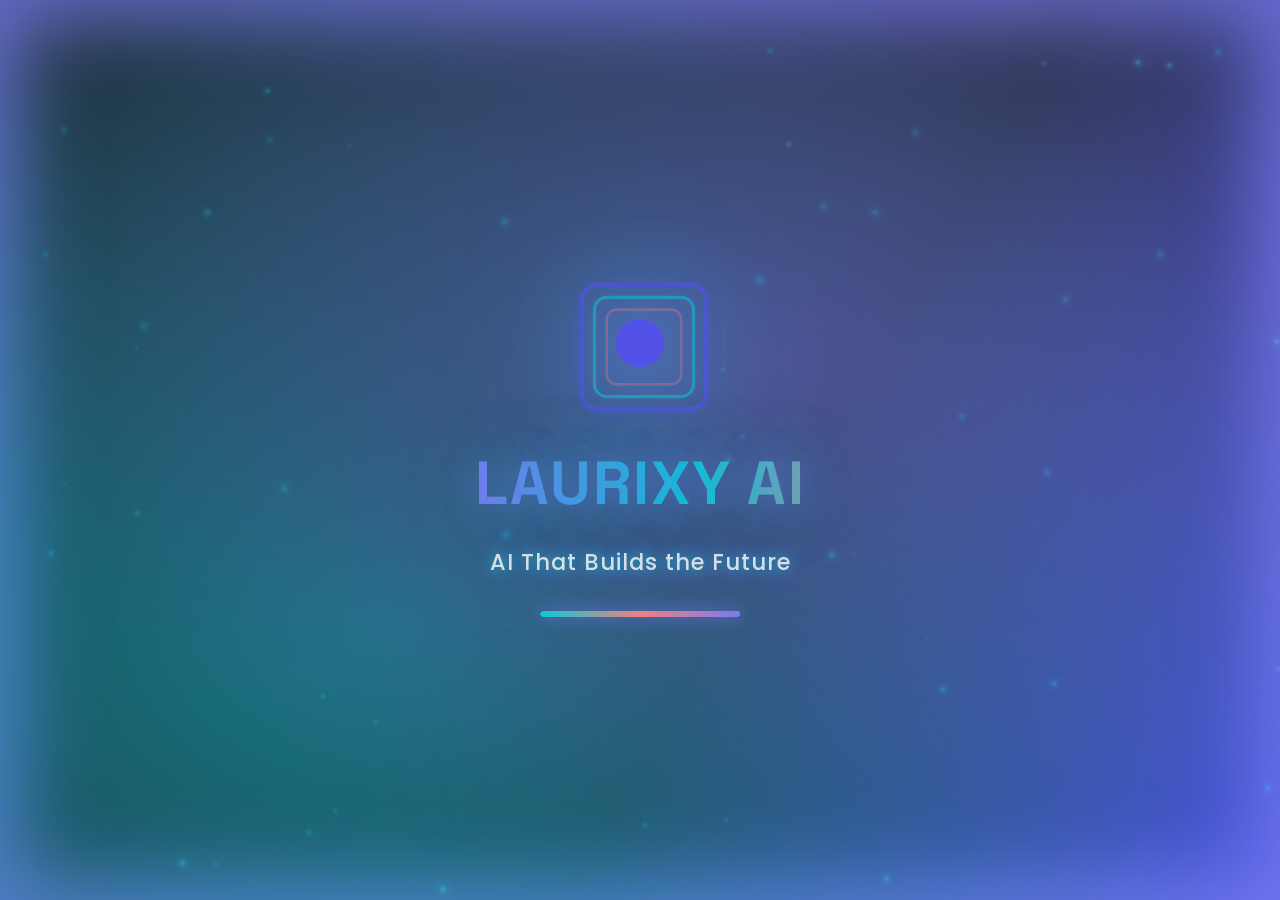
==== commit ebe00ab6: "Add files via upload" ====
--- a/index.html
+++ b/index.html
@@ -84,6 +84,18 @@
     </button>
 
     <div class="input-container">
+        <div class="version-selector-custom" id="versionSelectorCustom">
+            <button class="version-selected" id="versionSelectedBtn" type="button">
+                <span id="versionSelectedText">Laurixy v1</span>
+                <i class="fas fa-chevron-down"></i>
+            </button>
+            <div class="version-options" id="versionOptions" style="display: none;">
+                <button class="version-option" data-version="v1">Laurixy v1</button>
+                <button class="version-option" data-version="v2">Laurixy v2</button>
+                <button class="version-option" data-version="v3">Laurixy v3</button>
+                <button class="version-option" data-version="v4">Laurixy v4</button>
+            </div>
+        </div>
         <div class="input-wrapper">
             <div class="textarea-container">
             <textarea 
--- a/styles.css
+++ b/styles.css
@@ -1588,6 +1588,23 @@
         padding: 10px 38px 10px 10px;
         border-radius: 16px;
     }
+    .version-options {
+      max-height: 300px;
+      overflow-y: auto !important;
+      scrollbar-width: thin;
+      scrollbar-color: var(--primary-light) var(--surface);
+    }
+    .version-options::-webkit-scrollbar {
+      width: 8px;
+    }
+    .version-options::-webkit-scrollbar-thumb {
+      background: var(--primary-light);
+      border-radius: 6px;
+    }
+    .version-options::-webkit-scrollbar-track {
+      background: var(--surface);
+      border-radius: 6px;
+    }
 }
 
 /* Horizontal scroll for code blocks and long content */
@@ -1915,4 +1932,107 @@
 [data-theme="light"] .fab, 
 [data-theme="light"] .loading-screen {
   transition: background 0.5s cubic-bezier(.4,2,.6,1), color 0.5s, box-shadow 0.5s, border 0.5s;
+} 
+
+/* Custom Version Selector Dropdown */
+.version-selector-custom {
+  position: relative;
+  display: flex;
+  align-items: center;
+  margin-bottom: 10px;
+  z-index: 20;
+  justify-content: flex-end;
+  width: 100%;
+}
+.version-selected {
+  background: linear-gradient(90deg, var(--surface-light) 60%, var(--primary) 100%);
+  color: var(--text);
+  border: 2px solid var(--primary-light);
+  border-radius: 8px;
+  padding: 8px 20px 8px 16px;
+  font-size: 1rem;
+  font-family: 'Poppins', sans-serif;
+  box-shadow: 0 2px 12px 0 var(--primary-light)44;
+  outline: none;
+  transition: border 0.3s, box-shadow 0.3s, background 0.5s, color 0.5s;
+  cursor: pointer;
+  display: flex;
+  align-items: center;
+  gap: 10px;
+  min-width: 140px;
+  position: relative;
+}
+.version-selected i {
+  font-size: 1rem;
+  transition: transform 0.3s;
+}
+.version-selector-custom.open .version-selected i {
+  transform: rotate(180deg);
+}
+.version-selected:focus, .version-selected:hover {
+  border-color: var(--secondary);
+  box-shadow: 0 0 16px 4px var(--secondary-light)88, 0 0 32px 8px var(--primary-light)44;
+  background: linear-gradient(90deg, var(--primary-light) 60%, var(--secondary) 100%);
+  color: var(--text);
+}
+.version-options {
+  position: absolute;
+  top: 110%;
+  right: 0;
+  min-width: 160px;
+  background: var(--surface);
+  border-radius: 10px;
+  box-shadow: 0 8px 32px 0 var(--primary-light)44, 0 0 32px 8px var(--secondary-light)22;
+  border: 2px solid var(--primary-light);
+  display: flex;
+  flex-direction: column;
+  padding: 6px 0;
+  animation: fadeInDropdown 0.25s cubic-bezier(.4,2,.6,1);
+  z-index: 100;
+}
+@keyframes fadeInDropdown {
+  from { opacity: 0; transform: translateY(-10px); }
+  to { opacity: 1; transform: translateY(0); }
+}
+.version-option {
+  background: none;
+  border: none;
+  color: var(--text);
+  font-family: 'Poppins', sans-serif;
+  font-size: 1rem;
+  padding: 10px 20px;
+  text-align: left;
+  cursor: pointer;
+  transition: background 0.3s, color 0.3s, box-shadow 0.3s;
+  border-radius: 6px;
+  margin: 2px 8px;
+  position: relative;
+  z-index: 2;
+}
+.version-option:hover, .version-option:focus {
+  background: linear-gradient(90deg, var(--primary-light) 60%, var(--secondary) 100%);
+  color: #fff;
+  box-shadow: 0 0 16px 4px var(--secondary-light)88, 0 0 32px 8px var(--primary-light)44;
+}
+[data-theme="light"] .version-selected {
+  background: linear-gradient(90deg, var(--surface-light) 60%, var(--primary-light) 100%);
+  color: var(--text);
+  border: 2px solid var(--primary-light);
+  box-shadow: 0 2px 12px 0 var(--primary-light)22;
+}
+[data-theme="light"] .version-selected:focus, [data-theme="light"] .version-selected:hover {
+  border-color: var(--secondary);
+  box-shadow: 0 0 16px 4px var(--secondary-light)44, 0 0 32px 8px var(--primary-light)22;
+  background: linear-gradient(90deg, var(--primary-light) 60%, var(--secondary) 100%);
+  color: var(--text);
+}
+[data-theme="light"] .version-options {
+  background: var(--surface);
+  border: 2px solid var(--primary-light);
+  box-shadow: 0 8px 32px 0 var(--primary-light)22, 0 0 32px 8px var(--secondary-light)11;
+}
+[data-theme="light"] .version-option:hover, [data-theme="light"] .version-option:focus {
+  background: linear-gradient(90deg, var(--primary-light) 60%, var(--secondary) 100%);
+  color: #fff;
+  box-shadow: 0 0 16px 4px var(--secondary-light)44, 0 0 32px 8px var(--primary-light)22;
 } 
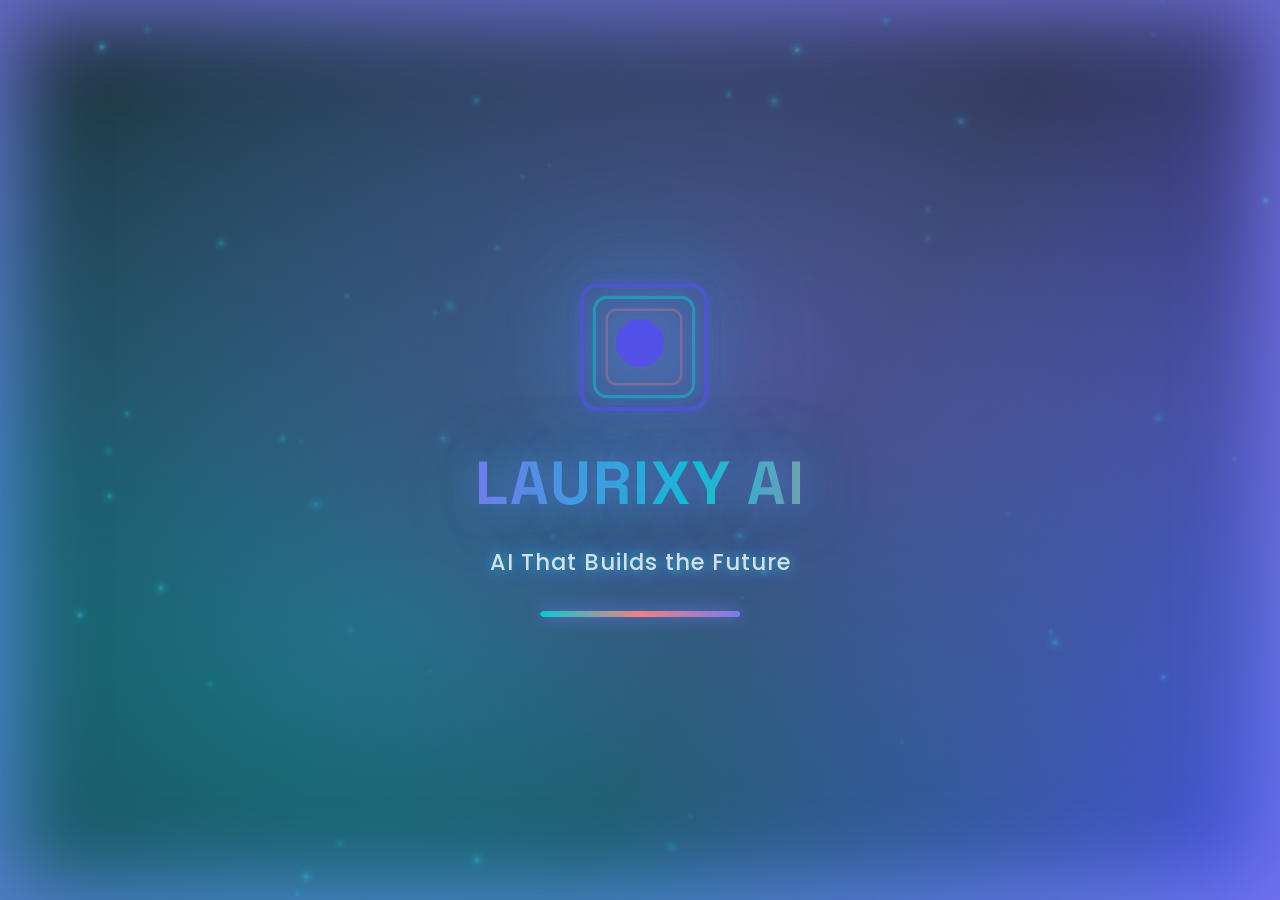
==== commit 68bb8df1: "Add files via upload" ====
--- a/index.html
+++ b/index.html
@@ -86,14 +86,14 @@
     <div class="input-container">
         <div class="version-selector-custom" id="versionSelectorCustom">
             <button class="version-selected" id="versionSelectedBtn" type="button">
-                <span id="versionSelectedText">Laurixy v1</span>
+                <span id="versionSelectedText">LAURIXY v1</span>
                 <i class="fas fa-chevron-down"></i>
             </button>
             <div class="version-options" id="versionOptions" style="display: none;">
-                <button class="version-option" data-version="v1">Laurixy v1</button>
-                <button class="version-option" data-version="v2">Laurixy v2</button>
-                <button class="version-option" data-version="v3">Laurixy v3</button>
-                <button class="version-option" data-version="v4">Laurixy v4</button>
+                <button class="version-option" data-version="v1">LAURIXY v1</button>
+                <button class="version-option" data-version="v2">LAURIXY v2</button>
+                <button class="version-option" data-version="v3">LAURIXY v3</button>
+                <button class="version-option" data-version="v4">LAURIXY v4</button>
             </div>
         </div>
         <div class="input-wrapper">
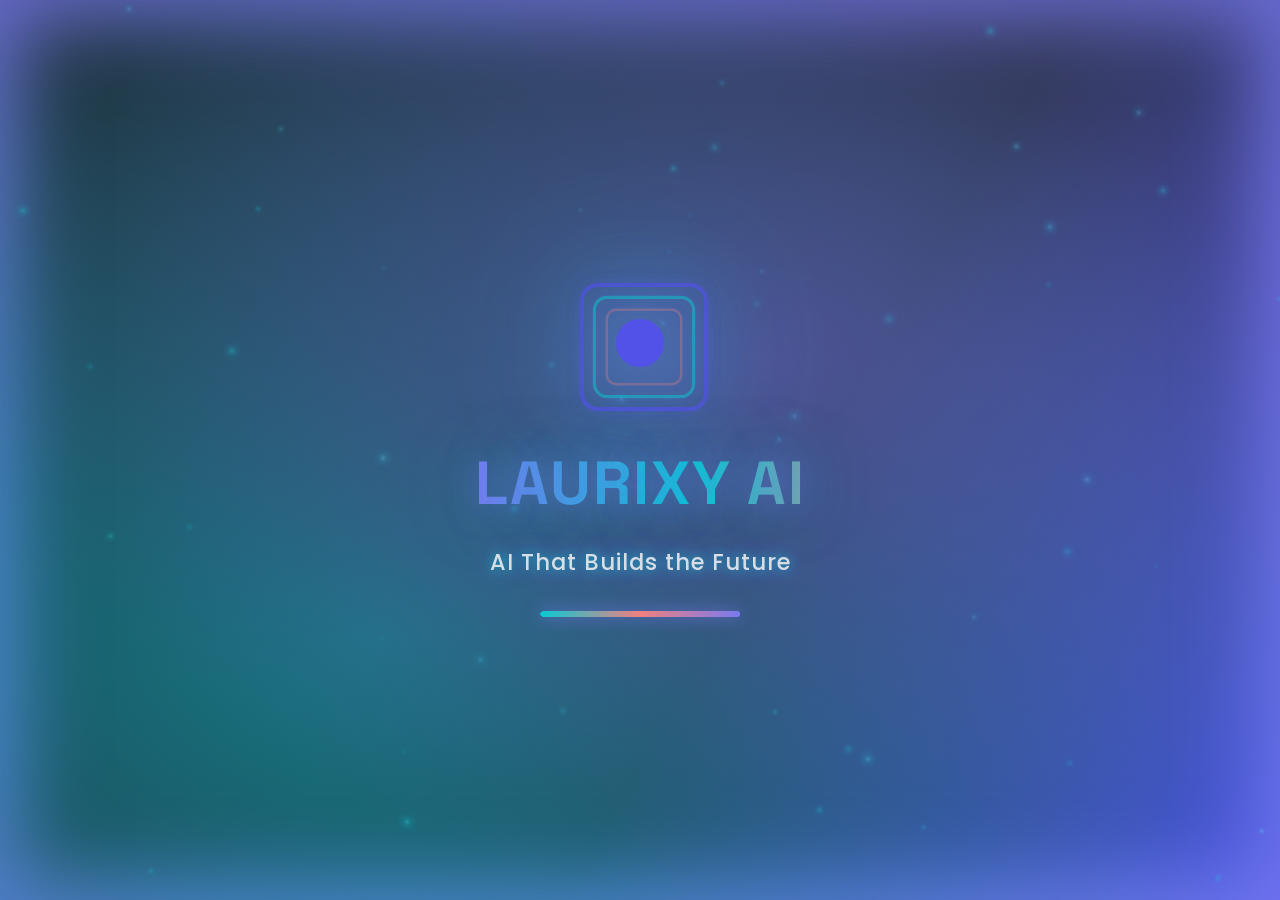
==== commit 77731bab: "Add files via upload" ====
--- a/index.html
+++ b/index.html
@@ -10,9 +10,10 @@
     <meta property="og:title" content="LAURIXY AI">
     <meta property="og:description" content="AI That Builds the Future">
     <meta property="og:type" content="website">
-    <link rel="icon" type="image/png" href="favicon.png">
+    <link rel="icon" type="image/png" href="https://i.ibb.co/VYBdZzXZ/remove-photos-removed-background-2-removebg-preview.png">
     <link rel="stylesheet" href="https://cdnjs.cloudflare.com/ajax/libs/font-awesome/6.4.0/css/all.min.css">
     <link rel="stylesheet" href="styles.css">
+    <link rel="stylesheet" href="enhancements.css">
 </head>
 <body>
     <!-- Loading Screen -->
@@ -61,8 +62,8 @@
                 <i class="fas fa-moon"></i>
             </button>
         </div>
-        <div class="header-title" style="display: flex; align-items: center; gap: 16px;">
-            <img src="logo.png" alt="Laurixy AI Logo" style="height: 48px; width: auto; border-radius: 12px; box-shadow: 0 2px 12px rgba(82,82,232,0.12);" />
+        <div class="header-title">
+            <img src="https://i.ibb.co/ZzgdbKRB/remove-photos-removed-background-3.png" alt="Laurixy AI Logo" class="header-logo" />
         </div>
         <div class="header-actions">
             <button class="history-toggle" onclick="toggleHistory()" title="Chat History">
@@ -77,7 +78,40 @@
         </button>
     </div>
 
-    <div class="chat-container" id="chatContainer"></div>
+    <div class="chat-container" id="chatContainer">
+        <!-- Empty State -->
+        <div class="empty-state" id="emptyState">
+            <div class="empty-state-content">
+                <div class="empty-state-icon">
+                    <i class="fas fa-robot"></i>
+                </div>
+                <h2>Welcome to LAURIXY AI</h2>
+                <p>Your intelligent conversational companion</p>
+                <div class="feature-cards">
+                    <div class="feature-card">
+                        <i class="fas fa-comments"></i>
+                        <h3>Natural Conversations</h3>
+                        <p>Chat naturally like talking to a friend</p>
+                    </div>
+                    <div class="feature-card">
+                        <i class="fas fa-question-circle"></i>
+                        <h3>Ask Anything</h3>
+                        <p>Get helpful answers to your questions</p>
+                    </div>
+                    <div class="feature-card">
+                        <i class="fas fa-brain"></i>
+                        <h3>Smart Responses</h3>
+                        <p>Intelligent replies that understand context</p>
+                    </div>
+                    <div class="feature-card">
+                        <i class="fas fa-history"></i>
+                        <h3>Remember Context</h3>
+                        <p>Continues conversations seamlessly</p>
+                    </div>
+                </div>
+            </div>
+        </div>
+    </div>
 
     <button class="fab" id="scrollToTopBtn" title="Scroll to top">
         <i class="fas fa-arrow-up"></i>
@@ -100,7 +134,7 @@
             <div class="textarea-container">
             <textarea 
                 id="inputField" 
-                placeholder="Ask LAURIXY AI anything..."
+                placeholder="Start a conversation with LAURIXY AI..."
                 rows="1"
                 onkeydown="handleKeyDown(event)"
             ></textarea>
--- a/styles.css
+++ b/styles.css
@@ -77,6 +77,7 @@
     font-weight: 700;
     background: linear-gradient(90deg, #7a7af0, #08CAD4, #f08080, #7a7af0);
     background-size: 200% 200%;
+    background-clip: text;
     -webkit-background-clip: text;
     -webkit-text-fill-color: transparent;
     animation: gradientTextMove 6s ease-in-out infinite alternate;
@@ -292,6 +293,7 @@
     letter-spacing: 1px;
     background: linear-gradient(90deg, #7a7af0, #08CAD4, #f08080, #7a7af0);
     background-size: 200% 200%;
+    background-clip: text;
     -webkit-background-clip: text;
     -webkit-text-fill-color: transparent;
     animation: gradientTextMove 6s ease-in-out infinite alternate;
@@ -570,7 +572,7 @@
 }
 
 .ai-message {
-    flex-direction: row-reverse;
+    flex-direction: row;
 }
 
 .message-avatar {
@@ -600,6 +602,10 @@
     background: linear-gradient(135deg, var(--primary-dark), var(--primary));
     color: white;
     font-size: 1.2rem;
+}
+
+.user-message {
+    flex-direction: row-reverse;
 }
 
 .message-bubble {
@@ -625,13 +631,10 @@
 }
 
 .user-message .message-bubble {
-    border-bottom-right-radius: 0.3rem;
-    border-left: 3px solid var(--primary);
+    background-color: var(--surface-light);
 }
 
 .ai-message .message-bubble {
-    border-bottom-left-radius: 0.3rem;
-    border-right: 3px solid var(--primary);
     background-color: var(--surface);
     box-shadow: 0 3px 10px rgba(0, 0, 0, 0.1);
 }
@@ -648,7 +651,24 @@
 
 .ai-message .message-info {
     color: var(--secondary);
-    justify-content: flex-end;
+    justify-content: flex-start;
+}
+.code-block {
+    background-color: #2d2d2d;
+    color: #f8f8f2;
+    font-family: 'Courier New', Courier, monospace;
+    padding: 1rem;
+    border-radius: 0.5rem;
+    overflow-x: auto;
+    margin: 1rem 0;
+}
+
+.message-content b, .message-content strong {
+    font-weight: bold;
+}
+
+.message-content i, .message-content em {
+    font-style: italic;
 }
 
 .message-content img {
@@ -1120,6 +1140,7 @@
     padding: 0;
     height: 6px;
     cursor: pointer;
+    appearance: none;
     -webkit-appearance: none;
     background: var(--surface-light);
 }
@@ -1626,7 +1647,6 @@
 /* Prevent overflow for long words in messages */
 .message-bubble {
     word-break: break-word;
-    overflow-x: auto;
 }
 
 /* Move scroll-to-top button (.fab) to the right for PC only */
@@ -1638,24 +1658,26 @@
 }
 
 /* Custom Scrollbar Styles */
-::-webkit-scrollbar {
+.chat-container::-webkit-scrollbar {
   width: 16px;
 }
 
-::-webkit-scrollbar-track {
+.chat-container::-webkit-scrollbar-track {
   background: #232b39;
   border-radius: 8px;
 }
 
-::-webkit-scrollbar-thumb {
+.chat-container::-webkit-scrollbar-thumb {
   background: #bfc4d1;
   border-radius: 8px;
   border: 4px solid #232b39;
 }
 
-::-webkit-scrollbar-thumb:hover {
+.chat-container::-webkit-scrollbar-thumb:hover {
   background: #a0a5b8;
 }
+
+
 
 /* --- Trillion Dollar AI Theme Enhancements --- */
 
@@ -1823,6 +1845,7 @@
 [data-theme="light"] .loading-title {
   background: linear-gradient(90deg, #6a6ae5, #22D3EE, #e07070, #6a6ae5);
   background-size: 200% 200%;
+  background-clip: text;
   -webkit-background-clip: text;
   -webkit-text-fill-color: transparent;
   animation: gradientTextMoveLight 6s ease-in-out infinite alternate;
@@ -1851,6 +1874,7 @@
 [data-theme="light"] .header-title h1 {
   background: linear-gradient(90deg, #6a6ae5, #22D3EE, #e07070, #6a6ae5);
   background-size: 200% 200%;
+  background-clip: text;
   -webkit-background-clip: text;
   -webkit-text-fill-color: transparent;
   animation: gradientTextMoveLight 6s ease-in-out infinite alternate;
--- a/enhancements.css
+++ b/enhancements.css
@@ -0,0 +1,583 @@
+/* ===== LAURIXY AI PREMIUM ENHANCEMENTS ===== */
+
+/* Enhanced Logo Styling with Premium Animations */
+.header-title {
+    display: flex;
+    align-items: center;
+    justify-content: center;
+    position: relative;
+    padding: 8px 0;
+}
+
+.header-logo {
+    height: 60px;
+    width: auto;
+    border-radius: 16px;
+    box-shadow: 0 8px 32px rgba(82, 82, 232, 0.4), 
+                0 0 60px rgba(8, 202, 212, 0.3),
+                0 0 80px rgba(240, 128, 128, 0.2);
+    transition: all 0.5s cubic-bezier(0.175, 0.885, 0.32, 1.275);
+    animation: logoFloat 4s ease-in-out infinite, 
+               logoPulse 3s ease-in-out infinite,
+               logoGlow 2s ease-in-out infinite alternate;
+    filter: brightness(1.1) contrast(1.15) drop-shadow(0 0 20px rgba(122, 122, 240, 0.5));
+    border: 3px solid transparent;
+    background: linear-gradient(var(--background), var(--background)) padding-box,
+                linear-gradient(135deg, #7a7af0, #08CAD4, #f08080) border-box;
+    position: relative;
+    cursor: pointer;
+}
+
+.header-logo::before {
+    content: "";
+    position: absolute;
+    inset: -5px;
+    border-radius: 18px;
+    background: linear-gradient(135deg, #7a7af0, #08CAD4, #f08080);
+    opacity: 0;
+    z-index: -1;
+    filter: blur(20px);
+    transition: opacity 0.5s ease;
+    animation: rotateGlow 4s linear infinite;
+}
+
+.header-logo:hover::before {
+    opacity: 0.6;
+}
+
+.header-logo:hover {
+    transform: scale(1.15) rotate(5deg) translateY(-8px);
+    box-shadow: 0 12px 48px rgba(82, 82, 232, 0.6), 
+                0 0 80px rgba(8, 202, 212, 0.5),
+                0 0 120px rgba(240, 128, 128, 0.4);
+    filter: brightness(1.25) contrast(1.25) drop-shadow(0 0 30px rgba(122, 122, 240, 0.8));
+}
+
+.header-logo:active {
+    transform: scale(1.05) rotate(2deg);
+}
+
+/* Premium Logo Animations */
+@keyframes logoFloat {
+    0%, 100% {
+        transform: translateY(0px) rotate(0deg);
+    }
+    25% {
+        transform: translateY(-8px) rotate(2deg);
+    }
+    50% {
+        transform: translateY(0px) rotate(0deg);
+    }
+    75% {
+        transform: translateY(-8px) rotate(-2deg);
+    }
+}
+
+@keyframes logoPulse {
+    0%, 100% {
+        box-shadow: 0 8px 32px rgba(82, 82, 232, 0.4), 
+                    0 0 60px rgba(8, 202, 212, 0.3),
+                    0 0 80px rgba(240, 128, 128, 0.2);
+    }
+    50% {
+        box-shadow: 0 12px 48px rgba(82, 82, 232, 0.6), 
+                    0 0 80px rgba(8, 202, 212, 0.5),
+                    0 0 120px rgba(240, 128, 128, 0.4);
+    }
+}
+
+@keyframes logoGlow {
+    0% {
+        filter: brightness(1.1) contrast(1.15) drop-shadow(0 0 20px rgba(122, 122, 240, 0.5));
+    }
+    100% {
+        filter: brightness(1.2) contrast(1.2) drop-shadow(0 0 35px rgba(8, 202, 212, 0.7));
+    }
+}
+
+@keyframes rotateGlow {
+    0% {
+        transform: rotate(0deg);
+    }
+    100% {
+        transform: rotate(360deg);
+    }
+}
+
+/* Header text removed - logo centered */
+
+/* Logo Particle Effect */
+.header-title::before {
+    content: "";
+    position: absolute;
+    left: 50%;
+    top: 50%;
+    transform: translate(-50%, -50%);
+    width: 100px;
+    height: 100px;
+    background: radial-gradient(circle, rgba(122, 122, 240, 0.15) 0%, transparent 70%);
+    border-radius: 50%;
+    animation: particleExpand 3s ease-in-out infinite;
+    pointer-events: none;
+}
+
+.header-title::after {
+    content: "";
+    position: absolute;
+    left: 50%;
+    top: 50%;
+    transform: translate(-50%, -50%);
+    width: 80px;
+    height: 80px;
+    background: radial-gradient(circle, rgba(8, 202, 212, 0.2) 0%, transparent 70%);
+    border-radius: 50%;
+    animation: particleExpand 3s ease-in-out infinite 1.5s;
+    pointer-events: none;
+}
+
+@keyframes particleExpand {
+    0%, 100% {
+        transform: translate(-50%, -50%) scale(1);
+        opacity: 0.5;
+    }
+    50% {
+        transform: translate(-50%, -50%) scale(1.5);
+        opacity: 0;
+    }
+}
+
+/* Empty State Styling */
+.empty-state {
+    display: flex;
+    align-items: center;
+    justify-content: center;
+    min-height: 60vh;
+    padding: 2rem;
+    animation: fadeInUp 0.8s ease-out;
+}
+
+.empty-state-content {
+    text-align: center;
+    max-width: 900px;
+}
+
+.empty-state-icon {
+    font-size: 5rem;
+    color: var(--primary);
+    margin-bottom: 1.5rem;
+    animation: pulse 2s ease-in-out infinite;
+}
+
+.empty-state-icon i {
+    background: linear-gradient(135deg, #7a7af0, #08CAD4, #f08080);
+    background-size: 200% 200%;
+    -webkit-background-clip: text;
+    background-clip: text;
+    -webkit-text-fill-color: transparent;
+    animation: gradientTextMove 6s ease-in-out infinite;
+    filter: drop-shadow(0 0 20px rgba(122, 122, 240, 0.4));
+}
+
+.empty-state h2 {
+    font-family: 'Space Grotesk', sans-serif;
+    font-size: 2.5rem;
+    font-weight: 700;
+    color: var(--text);
+    margin: 0 0 0.5rem 0;
+    letter-spacing: 1px;
+}
+
+.empty-state > .empty-state-content > p {
+    font-size: 1.2rem;
+    color: var(--text-secondary);
+    margin-bottom: 3rem;
+    font-weight: 400;
+}
+
+/* Feature Cards Grid */
+.feature-cards {
+    display: grid;
+    grid-template-columns: repeat(auto-fit, minmax(220px, 1fr));
+    gap: 1.5rem;
+    margin-top: 2rem;
+}
+
+.feature-card {
+    background: var(--surface);
+    border-radius: 16px;
+    padding: 2rem 1.5rem;
+    transition: all 0.4s cubic-bezier(0.175, 0.885, 0.32, 1.275);
+    border: 2px solid transparent;
+    position: relative;
+    overflow: hidden;
+    box-shadow: 0 4px 20px rgba(0, 0, 0, 0.1);
+}
+
+.feature-card::before {
+    content: "";
+    position: absolute;
+    inset: -2px;
+    z-index: 0;
+    border-radius: 16px;
+    background: linear-gradient(135deg, #7a7af0 0%, #08CAD4 100%);
+    opacity: 0;
+    transition: opacity 0.4s ease;
+}
+
+.feature-card:hover::before {
+    opacity: 0.15;
+}
+
+.feature-card::after {
+    content: "";
+    position: absolute;
+    top: 0;
+    left: -100%;
+    width: 100%;
+    height: 100%;
+    background: linear-gradient(120deg, transparent, rgba(122, 122, 240, 0.3) 50%, transparent 100%);
+    transition: left 0.5s ease;
+}
+
+.feature-card:hover::after {
+    left: 100%;
+}
+
+.feature-card:hover {
+    transform: translateY(-8px) scale(1.02);
+    border-color: var(--primary-light);
+    box-shadow: 0 8px 30px rgba(82, 82, 232, 0.25),
+                0 0 40px rgba(8, 202, 212, 0.15);
+}
+
+.feature-card i {
+    font-size: 2.5rem;
+    color: var(--primary);
+    margin-bottom: 1rem;
+    display: block;
+    transition: all 0.3s ease;
+}
+
+.feature-card:hover i {
+    transform: scale(1.15) rotate(5deg);
+    color: var(--secondary);
+}
+
+.feature-card h3 {
+    font-family: 'Space Grotesk', sans-serif;
+    font-size: 1.2rem;
+    font-weight: 600;
+    color: var(--text);
+    margin: 0 0 0.5rem 0;
+    letter-spacing: 0.5px;
+}
+
+.feature-card p {
+    font-size: 0.95rem;
+    color: var(--text-secondary);
+    margin: 0;
+    line-height: 1.5;
+}
+
+/* Enhanced Input Field with Focus Effects */
+#inputField {
+    transition: all 0.3s cubic-bezier(0.175, 0.885, 0.32, 1.275);
+    position: relative;
+}
+
+#inputField:focus {
+    transform: translateY(-2px);
+    box-shadow: 0 6px 25px rgba(82, 82, 232, 0.3), 
+                0 0 40px rgba(8, 202, 212, 0.2) !important;
+}
+
+#inputField::placeholder {
+    color: var(--text-secondary);
+    opacity: 0.6;
+    transition: opacity 0.3s ease;
+}
+
+#inputField:focus::placeholder {
+    opacity: 0.3;
+}
+
+/* Enhanced Button Micro-interactions */
+button {
+    position: relative;
+    overflow: hidden;
+}
+
+button::before {
+    content: "";
+    position: absolute;
+    top: 50%;
+    left: 50%;
+    width: 0;
+    height: 0;
+    border-radius: 50%;
+    background: rgba(255, 255, 255, 0.3);
+    transform: translate(-50%, -50%);
+    transition: width 0.6s ease, height 0.6s ease;
+}
+
+button:active::before {
+    width: 300px;
+    height: 300px;
+}
+
+/* Enhanced Message Bubbles with Better Shadows */
+.message-bubble {
+    transition: all 0.3s cubic-bezier(0.175, 0.885, 0.32, 1.275);
+}
+
+.message-bubble:hover {
+    transform: translateY(-3px);
+    box-shadow: 0 8px 30px rgba(82, 82, 232, 0.2), 
+                0 0 40px rgba(8, 202, 212, 0.15) !important;
+}
+
+/* Loading Animation Improvements */
+.dot-flashing::before,
+.dot-flashing::after {
+    content: '';
+    display: inline-block;
+    position: absolute;
+    top: 0;
+    width: 10px;
+    height: 10px;
+    border-radius: 5px;
+    background-color: var(--primary);
+    animation: dotFlashing 1s infinite linear alternate;
+}
+
+.dot-flashing::before {
+    left: -15px;
+    animation-delay: 0s;
+}
+
+.dot-flashing::after {
+    left: 15px;
+    animation-delay: 1s;
+}
+
+/* Improved Scroll Animations */
+.chat-container {
+    scroll-behavior: smooth;
+}
+
+/* Enhanced Theme Toggle Button */
+.theme-toggle,
+.history-toggle {
+    position: relative;
+}
+
+.theme-toggle::after,
+.history-toggle::after {
+    content: "";
+    position: absolute;
+    inset: -4px;
+    border-radius: 50%;
+    background: linear-gradient(135deg, var(--primary), var(--secondary));
+    opacity: 0;
+    z-index: -1;
+    transition: opacity 0.3s ease;
+}
+
+.theme-toggle:hover::after,
+.history-toggle:hover::after {
+    opacity: 0.2;
+}
+
+/* Improved Action Bar Buttons */
+.action-btn {
+    position: relative;
+    overflow: hidden;
+}
+
+.action-btn::before {
+    content: "";
+    position: absolute;
+    top: 0;
+    left: -100%;
+    width: 100%;
+    height: 100%;
+    background: linear-gradient(120deg, transparent, rgba(255, 255, 255, 0.3), transparent);
+    transition: left 0.5s ease;
+}
+
+.action-btn:hover::before {
+    left: 100%;
+}
+
+/* Enhanced Sidebar with Better Animation */
+.sidebar {
+    transition: right 0.4s cubic-bezier(0.175, 0.885, 0.32, 1.275);
+}
+
+/* Enhanced Toast Notifications */
+.toast {
+    backdrop-filter: blur(12px) saturate(180%);
+    border: 1px solid rgba(82, 82, 232, 0.3);
+}
+
+.toast::before {
+    content: "";
+    position: absolute;
+    inset: -2px;
+    border-radius: 12px;
+    background: linear-gradient(135deg, var(--primary), var(--secondary));
+    opacity: 0.1;
+    z-index: -1;
+}
+
+/* Enhanced FAB Button */
+.fab {
+    backdrop-filter: blur(8px);
+}
+
+.fab::before {
+    content: "";
+    position: absolute;
+    inset: -2px;
+    border-radius: 50%;
+    background: linear-gradient(135deg, var(--primary), var(--secondary));
+    opacity: 0.5;
+    z-index: -1;
+    animation: pulse 2s ease-in-out infinite;
+}
+
+/* Improved Accessibility - Focus Visible States */
+button:focus-visible,
+textarea:focus-visible,
+.version-selected:focus-visible {
+    outline: 3px solid var(--primary);
+    outline-offset: 2px;
+}
+
+/* Light Theme Enhancements */
+[data-theme="light"] .header-logo {
+    box-shadow: 0 8px 32px rgba(74, 74, 213, 0.4), 
+                0 0 60px rgba(34, 211, 238, 0.3),
+                0 0 80px rgba(224, 112, 112, 0.2);
+    background: linear-gradient(#F8FAFC, #F8FAFC) padding-box,
+                linear-gradient(135deg, #6a6ae5, #22D3EE, #e07070) border-box;
+    filter: brightness(1.1) contrast(1.1) drop-shadow(0 0 20px rgba(106, 106, 229, 0.5));
+}
+
+[data-theme="light"] .header-logo::before {
+    background: linear-gradient(135deg, #6a6ae5, #22D3EE, #e07070);
+}
+
+[data-theme="light"] .header-logo:hover {
+    box-shadow: 0 12px 48px rgba(74, 74, 213, 0.6), 
+                0 0 80px rgba(34, 211, 238, 0.5),
+                0 0 120px rgba(224, 112, 112, 0.4);
+    filter: brightness(1.2) contrast(1.2) drop-shadow(0 0 30px rgba(106, 106, 229, 0.8));
+}
+
+[data-theme="light"] .feature-card {
+    background: var(--surface);
+    box-shadow: 0 4px 20px rgba(0, 0, 0, 0.05);
+}
+
+[data-theme="light"] .feature-card:hover {
+    box-shadow: 0 8px 30px rgba(74, 74, 213, 0.2),
+                0 0 40px rgba(34, 211, 238, 0.1);
+}
+
+/* Mobile Responsiveness for New Elements */
+@media (max-width: 768px) {
+    .header-logo {
+        height: 48px;
+    }
+
+    .empty-state-icon {
+        font-size: 3.5rem;
+    }
+
+    .empty-state h2 {
+        font-size: 1.8rem;
+    }
+
+    .empty-state > .empty-state-content > p {
+        font-size: 1rem;
+    }
+
+    .feature-cards {
+        grid-template-columns: 1fr;
+        gap: 1rem;
+    }
+
+    .feature-card {
+        padding: 1.5rem 1rem;
+    }
+
+    .feature-card i {
+        font-size: 2rem;
+    }
+
+    .feature-card h3 {
+        font-size: 1.1rem;
+    }
+}
+
+@media (max-width: 480px) {
+    .header-logo {
+        height: 42px;
+    }
+
+    .empty-state {
+        padding: 1rem;
+        min-height: 50vh;
+    }
+
+    .empty-state-icon {
+        font-size: 3rem;
+    }
+
+    .empty-state h2 {
+        font-size: 1.5rem;
+    }
+
+    .empty-state > .empty-state-content > p {
+        font-size: 0.9rem;
+        margin-bottom: 2rem;
+    }
+}
+
+/* Smooth Page Transitions */
+* {
+    scroll-behavior: smooth;
+}
+
+/* Enhanced Version Selector */
+.version-selector-custom {
+    transition: all 0.3s ease;
+}
+
+.version-selected {
+    transition: all 0.3s cubic-bezier(0.175, 0.885, 0.32, 1.275);
+}
+
+.version-selected:hover {
+    transform: translateY(-2px);
+}
+
+.version-option {
+    transition: all 0.3s cubic-bezier(0.175, 0.885, 0.32, 1.275);
+}
+
+.version-option:hover {
+    transform: translateX(4px);
+}
+
+/* Performance Optimization - Use GPU Acceleration */
+.header-logo,
+.feature-card,
+.message-bubble,
+.action-btn,
+.send-btn,
+.fab,
+.empty-state-icon {
+    will-change: transform;
+}
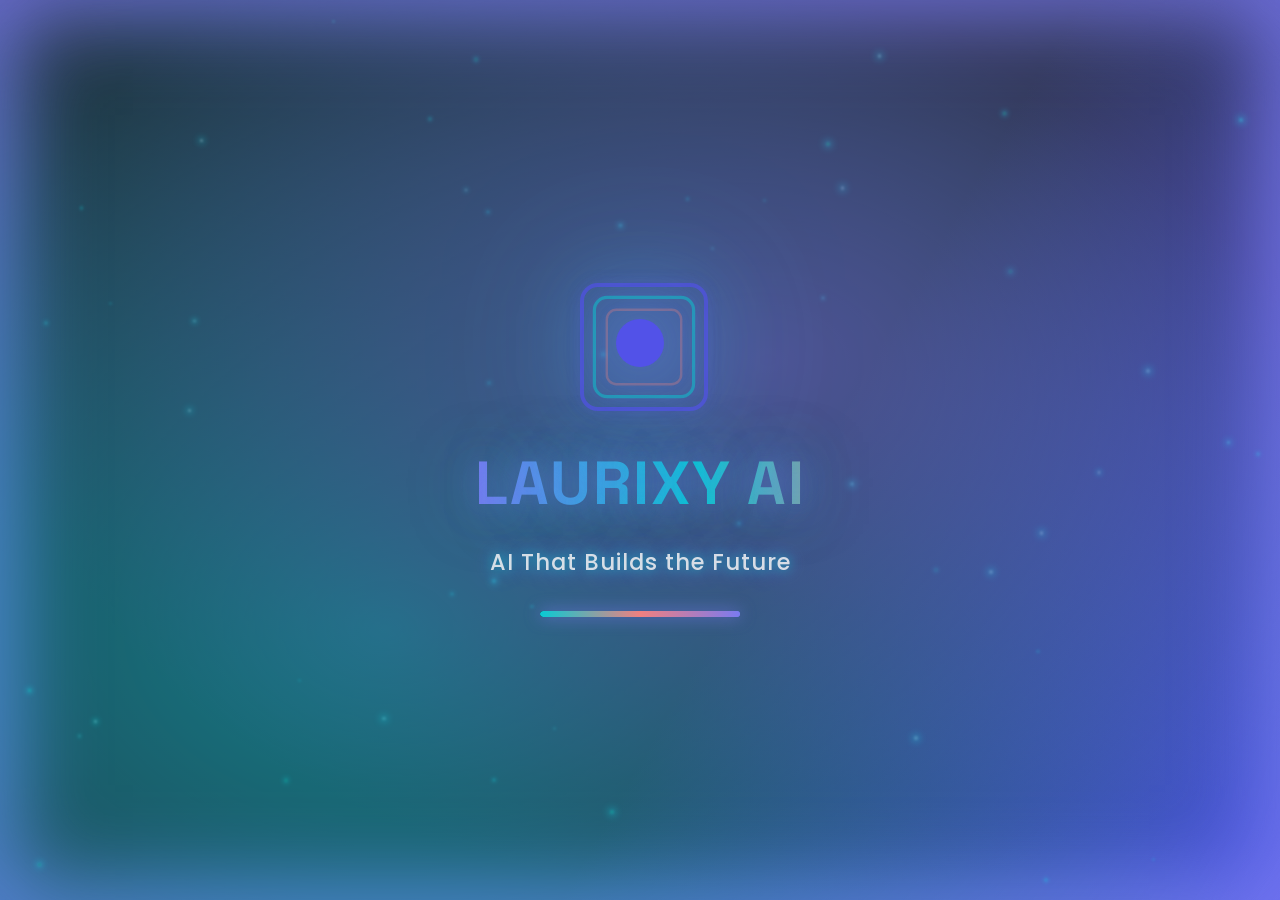
==== commit a1b81d37: "Add files via upload" ====
--- a/index.html
+++ b/index.html
@@ -14,6 +14,7 @@
     <link rel="stylesheet" href="https://cdnjs.cloudflare.com/ajax/libs/font-awesome/6.4.0/css/all.min.css">
     <link rel="stylesheet" href="styles.css">
     <link rel="stylesheet" href="enhancements.css">
+    <!-- Ad network script will be loaded here -->
 </head>
 <body>
     <!-- Loading Screen -->
@@ -172,6 +173,13 @@
         <span id="toastMessage"></span>
     </div>
 
+    <!-- Ad Banner Container - Ready for Ad Network Integration -->
+    <div class="ad-banner-container" id="adBannerContainer">
+        <div class="ad-placeholder">
+            <p>ADVERTISEMENT</p>
+        </div>
+    </div>
+
     <script src="script.js"></script>
 </body>
 </html>
--- a/styles.css
+++ b/styles.css
@@ -2059,4 +2059,40 @@
   background: linear-gradient(90deg, var(--primary-light) 60%, var(--secondary) 100%);
   color: #fff;
   box-shadow: 0 0 16px 4px var(--secondary-light)44, 0 0 32px 8px var(--primary-light)22;
+}
+
+/* Ad Banner Placeholder Styles */
+.ad-banner-container {
+  width: 100%;
+  min-height: 80px;
+  background: var(--surface);
+  border-top: 1px solid var(--border);
+  display: flex;
+  align-items: center;
+  justify-content: center;
+  padding: 10px 0;
+}
+
+.ad-placeholder {
+  text-align: center;
+  color: var(--text-secondary);
+  font-size: 0.9rem;
+  font-weight: 500;
+  letter-spacing: 1px;
+  padding: 20px;
+  border: 2px dashed var(--border);
+  border-radius: 8px;
+  background: rgba(82, 82, 232, 0.05);
+  min-width: 300px;
+}
+
+.ad-placeholder p {
+  margin: 0;
+  font-family: 'Poppins', sans-serif;
+}
+
+[data-theme="light"] .ad-placeholder {
+  background: rgba(74, 74, 213, 0.05);
+  border-color: var(--border);
+  color: var(--text-secondary);
 } 
--- a/enhancements.css
+++ b/enhancements.css
@@ -433,6 +433,9 @@
 /* Enhanced FAB Button */
 .fab {
     backdrop-filter: blur(8px);
+    bottom: 120px !important; /* Adjusted to sit above the ad banner */
+    transition: bottom 0.3s ease, transform 0.3s ease !important;
+    z-index: 1000 !important; /* Ensure it's above the ad banner */
 }
 
 .fab::before {
@@ -444,6 +447,10 @@
     opacity: 0.5;
     z-index: -1;
     animation: pulse 2s ease-in-out infinite;
+}
+
+.fab:hover {
+    transform: translateY(-4px) scale(1.1) !important;
 }
 
 /* Improved Accessibility - Focus Visible States */
@@ -581,3 +588,101 @@
 .empty-state-icon {
     will-change: transform;
 }
+
+/* ===== ADMOB BANNER AD STYLING ===== */
+.ad-banner-container {
+    position: fixed;
+    bottom: 0;
+    left: 0;
+    right: 0;
+    width: 100%;
+    background: var(--surface);
+    border-top: 2px solid var(--border);
+    padding: 8px;
+    z-index: 999;
+    box-shadow: 0 -4px 20px rgba(0, 0, 0, 0.15);
+    backdrop-filter: blur(10px) saturate(180%);
+    display: flex;
+    align-items: center;
+    justify-content: center;
+    min-height: 60px;
+    max-height: 100px;
+}
+
+.ad-banner-container::before {
+    content: "";
+    position: absolute;
+    top: 0;
+    left: 0;
+    right: 0;
+    height: 2px;
+    background: linear-gradient(90deg, #7a7af0, #08CAD4, #f08080, #7a7af0);
+    background-size: 200% 100%;
+    animation: gradientMove 3s ease-in-out infinite;
+}
+
+@keyframes gradientMove {
+    0%, 100% {
+        background-position: 0% 50%;
+    }
+    50% {
+        background-position: 100% 50%;
+    }
+}
+
+/* Adjust input container and chat container to account for ad banner */
+.input-container {
+    padding-bottom: 80px !important;
+}
+
+.chat-container {
+    padding-bottom: 100px !important;
+}
+
+/* Light theme ad banner */
+[data-theme="light"] .ad-banner-container {
+    background: var(--surface);
+    border-top-color: var(--border);
+    box-shadow: 0 -4px 20px rgba(0, 0, 0, 0.08);
+}
+
+/* Mobile responsiveness for ad banner */
+@media (max-width: 768px) {
+    .ad-banner-container {
+        min-height: 50px;
+        max-height: 90px;
+        padding: 6px;
+    }
+    
+    .input-container {
+        padding-bottom: 70px !important;
+    }
+    
+    .chat-container {
+        padding-bottom: 90px !important;
+    }
+    
+    .fab {
+        bottom: 110px !important;
+    }
+}
+
+@media (max-width: 480px) {
+    .ad-banner-container {
+        min-height: 50px;
+        max-height: 80px;
+        padding: 4px;
+    }
+    
+    .input-container {
+        padding-bottom: 65px !important;
+    }
+    
+    .chat-container {
+        padding-bottom: 80px !important;
+    }
+    
+    .fab {
+        bottom: 100px !important;
+    }
+}
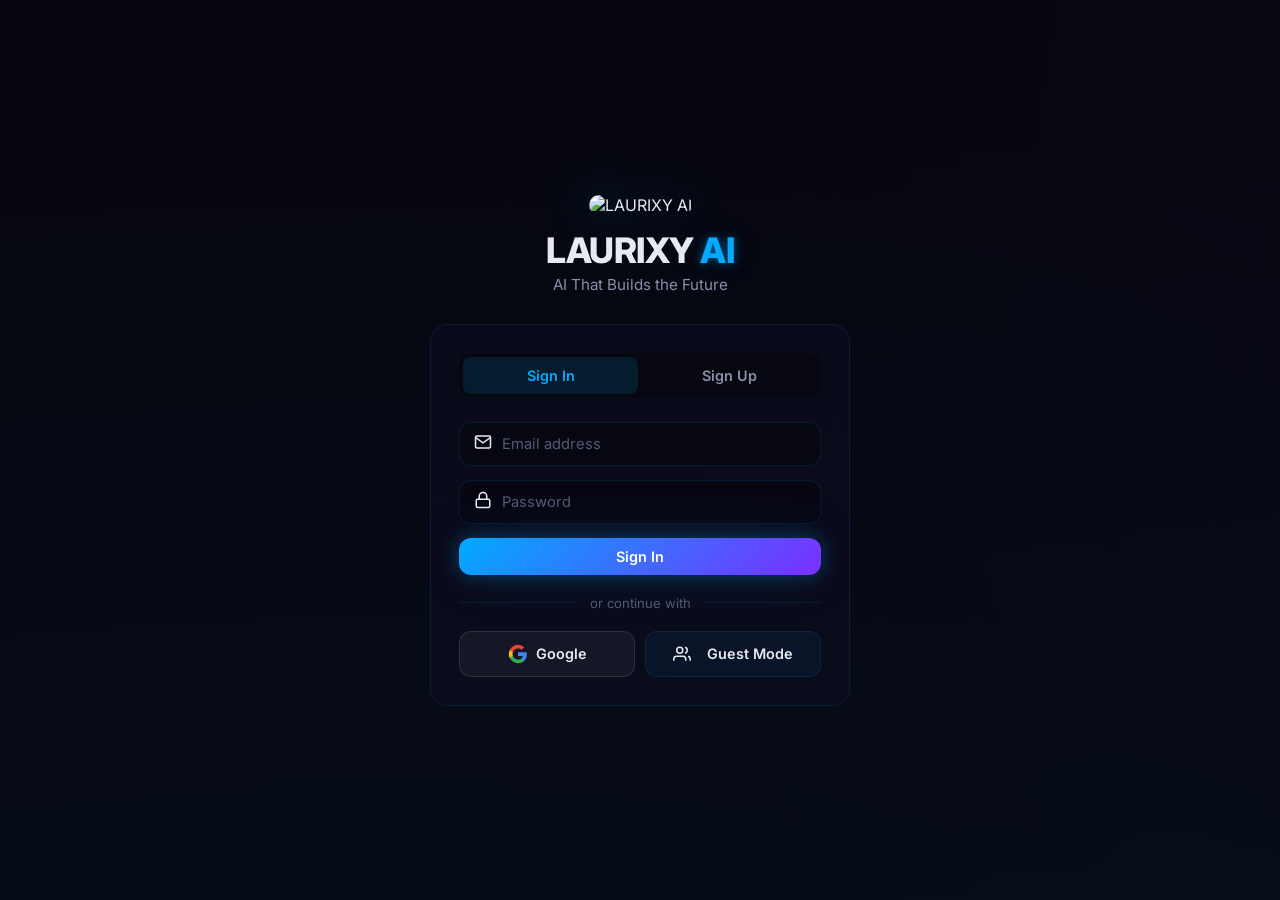
==== commit fc84a71c: "Add files via upload" ====
--- a/index.html
+++ b/index.html
@@ -2,184 +2,383 @@
 <html lang="en">
 <head>
     <meta charset="UTF-8">
-    <meta name="viewport" content="width=device-width, initial-scale=1.0, minimum-scale=1.0, viewport-fit=cover">
-    <meta name="theme-color" content="#0a192f">
-    <title>LAURIXY AI - AI That Builds the Future</title>
-    <meta name="description" content="LAURIXY AI - Advanced artificial intelligence platform that builds the future through innovative solutions.">
-    <meta name="keywords" content="AI, artificial intelligence, LAURIXY, future technology">
-    <meta property="og:title" content="LAURIXY AI">
-    <meta property="og:description" content="AI That Builds the Future">
-    <meta property="og:type" content="website">
+    <meta name="viewport" content="width=device-width, initial-scale=1.0, maximum-scale=1.0, user-scalable=no">
+    <meta name="apple-mobile-web-app-capable" content="yes">
+    <meta name="apple-mobile-web-app-status-bar-style" content="black-translucent">
+    <meta name="mobile-web-app-capable" content="yes">
+    <meta name="description" content="LAURIXY AI — AI That Builds the Future. A premium AI platform with chat, thinking AI, image generation, voice assistant, web search, and canvas coding workspace.">
+    <meta name="keywords" content="LAURIXY AI, AI Chat, Image Generation, Voice Assistant, AI Platform">
+    <meta name="author" content="LAURIXY">
+    <meta name="theme-color" content="#0a0a1a">
+
+    <title>LAURIXY AI — AI That Builds the Future</title>
     <link rel="icon" type="image/png" href="https://i.ibb.co/VYBdZzXZ/remove-photos-removed-background-2-removebg-preview.png">
-    <link rel="stylesheet" href="https://cdnjs.cloudflare.com/ajax/libs/font-awesome/6.4.0/css/all.min.css">
+
+    <!-- Google Fonts -->
+    <link rel="preconnect" href="https://fonts.googleapis.com">
+    <link rel="preconnect" href="https://fonts.gstatic.com" crossorigin>
+    <link href="https://fonts.googleapis.com/css2?family=Inter:wght@300;400;500;600;700;800;900&family=JetBrains+Mono:wght@400;500;600&display=swap" rel="stylesheet">
+
+    <!-- Prism.js for code highlighting -->
+    <link href="https://cdnjs.cloudflare.com/ajax/libs/prism/1.29.0/themes/prism-tomorrow.min.css" rel="stylesheet">
+
+    <!-- Main Stylesheet -->
     <link rel="stylesheet" href="styles.css">
-    <link rel="stylesheet" href="enhancements.css">
-    <!-- Ad network script will be loaded here -->
 </head>
 <body>
-    <!-- Loading Screen -->
-    <div class="loading-screen" id="loadingScreen">
-        <div class="particle-container" id="particleContainer"></div>
-        <div class="loading-content">
-            <div class="hexagon-loader">
-                <div class="hexagon"></div>
-                <div class="hexagon"></div>
-                <div class="hexagon"></div>
-                <div class="hexagon-center"></div>
-            </div>
-            <h1 class="loading-title">LAURIXY AI</h1>
-            <p class="loading-subtitle">AI That Builds the Future</p>
-            <div class="loading-progress">
-                <div class="progress-bar" id="progressBar"></div>
+
+    <!-- ===================== AUTH SCREEN ===================== -->
+    <div id="auth-screen" class="auth-screen">
+        <div class="auth-particles" id="auth-particles"></div>
+        <div class="auth-container">
+            <div class="auth-logo-wrap">
+                <img src="https://i.ibb.co/VYBdZzXZ/remove-photos-removed-background-2-removebg-preview.png" alt="LAURIXY AI" class="auth-logo" id="auth-logo-img">
+                <h1 class="auth-title">LAURIXY <span class="neon-text">AI</span></h1>
+                <p class="auth-tagline">AI That Builds the Future</p>
+            </div>
+
+            <div class="auth-card glass-panel">
+                <!-- Login Tab -->
+                <div class="auth-tabs">
+                    <button class="auth-tab active" data-tab="login" id="tab-login">Sign In</button>
+                    <button class="auth-tab" data-tab="register" id="tab-register">Sign Up</button>
+                </div>
+
+                <!-- Login Form -->
+                <form id="login-form" class="auth-form active">
+                    <div class="input-group">
+                        <span class="input-icon"><svg width="18" height="18" viewBox="0 0 24 24" fill="none" stroke="currentColor" stroke-width="2"><path d="M4 4h16c1.1 0 2 .9 2 2v12c0 1.1-.9 2-2 2H4c-1.1 0-2-.9-2-2V6c0-1.1.9-2 2-2z"/><polyline points="22,6 12,13 2,6"/></svg></span>
+                        <input type="email" id="login-email" placeholder="Email address" required autocomplete="email">
+                    </div>
+                    <div class="input-group">
+                        <span class="input-icon"><svg width="18" height="18" viewBox="0 0 24 24" fill="none" stroke="currentColor" stroke-width="2"><rect x="3" y="11" width="18" height="11" rx="2" ry="2"/><path d="M7 11V7a5 5 0 0 1 10 0v4"/></svg></span>
+                        <input type="password" id="login-password" placeholder="Password" required autocomplete="current-password">
+                    </div>
+                    <button type="submit" class="btn btn-primary btn-full" id="btn-login">
+                        <span>Sign In</span>
+                        <span class="btn-loader hidden"></span>
+                    </button>
+                </form>
+
+                <!-- Register Form -->
+                <form id="register-form" class="auth-form">
+                    <div class="input-group">
+                        <span class="input-icon"><svg width="18" height="18" viewBox="0 0 24 24" fill="none" stroke="currentColor" stroke-width="2"><path d="M20 21v-2a4 4 0 0 0-4-4H8a4 4 0 0 0-4 4v2"/><circle cx="12" cy="7" r="4"/></svg></span>
+                        <input type="text" id="register-name" placeholder="Full name" required>
+                    </div>
+                    <div class="input-group">
+                        <span class="input-icon"><svg width="18" height="18" viewBox="0 0 24 24" fill="none" stroke="currentColor" stroke-width="2"><path d="M4 4h16c1.1 0 2 .9 2 2v12c0 1.1-.9 2-2 2H4c-1.1 0-2-.9-2-2V6c0-1.1.9-2 2-2z"/><polyline points="22,6 12,13 2,6"/></svg></span>
+                        <input type="email" id="register-email" placeholder="Email address" required autocomplete="email">
+                    </div>
+                    <div class="input-group">
+                        <span class="input-icon"><svg width="18" height="18" viewBox="0 0 24 24" fill="none" stroke="currentColor" stroke-width="2"><rect x="3" y="11" width="18" height="11" rx="2" ry="2"/><path d="M7 11V7a5 5 0 0 1 10 0v4"/></svg></span>
+                        <input type="password" id="register-password" placeholder="Password (min 6 chars)" required minlength="6" autocomplete="new-password">
+                    </div>
+                    <button type="submit" class="btn btn-primary btn-full" id="btn-register">
+                        <span>Create Account</span>
+                        <span class="btn-loader hidden"></span>
+                    </button>
+                </form>
+
+                <div class="auth-divider"><span>or continue with</span></div>
+
+                <div class="auth-social">
+                    <button class="btn btn-google" id="btn-google-login">
+                        <svg width="20" height="20" viewBox="0 0 24 24"><path fill="#4285F4" d="M22.56 12.25c0-.78-.07-1.53-.2-2.25H12v4.26h5.92a5.06 5.06 0 0 1-2.2 3.32v2.77h3.57c2.08-1.92 3.28-4.74 3.28-8.1z"/><path fill="#34A853" d="M12 23c2.97 0 5.46-.98 7.28-2.66l-3.57-2.77c-.98.66-2.23 1.06-3.71 1.06-2.86 0-5.29-1.93-6.16-4.53H2.18v2.84C3.99 20.53 7.7 23 12 23z"/><path fill="#FBBC05" d="M5.84 14.09c-.22-.66-.35-1.36-.35-2.09s.13-1.43.35-2.09V7.07H2.18C1.43 8.55 1 10.22 1 12s.43 3.45 1.18 4.93l2.85-2.22.81-.62z"/><path fill="#EA4335" d="M12 5.38c1.62 0 3.06.56 4.21 1.64l3.15-3.15C17.45 2.09 14.97 1 12 1 7.7 1 3.99 3.47 2.18 7.07l3.66 2.84c.87-2.6 3.3-4.53 6.16-4.53z"/></svg>
+                        <span>Google</span>
+                    </button>
+                    <button class="btn btn-guest" id="btn-guest-login">
+                        <svg width="18" height="18" viewBox="0 0 24 24" fill="none" stroke="currentColor" stroke-width="2" style="margin-right:8px;"><path d="M17 21v-2a4 4 0 0 0-4-4H5a4 4 0 0 0-4 4v2"/><circle cx="9" cy="7" r="4"/><path d="M23 21v-2a4 4 0 0 0-3-3.87"/><path d="M16 3.13a4 4 0 0 1 0 7.75"/></svg>
+                        <span>Guest Mode</span>
+                    </button>
+                </div>
+
+                <div id="auth-error" class="auth-error hidden"></div>
             </div>
         </div>
     </div>
 
-    <!-- Overlay -->
-    <div class="overlay" id="overlay"></div>
-
-    <!-- Sidebar -->
-    <div class="sidebar" id="sidebar">
-        <div class="sidebar-header">
-            <h3>Chat History</h3>
-            <button class="close-sidebar" onclick="toggleHistory()">
-                <i class="fas fa-times"></i>
+    <!-- ===================== MAIN APP ===================== -->
+    <div id="app" class="app hidden">
+
+        <!-- ===== SIDEBAR ===== -->
+        <aside id="sidebar" class="sidebar">
+            <div class="sidebar-header">
+                <div class="sidebar-logo-wrap">
+                    <img src="https://i.ibb.co/VYBdZzXZ/remove-photos-removed-background-2-removebg-preview.png" alt="LAURIXY AI" class="sidebar-logo" id="sidebar-logo-img">
+                    <span class="sidebar-brand">LAURIXY <span class="neon-text">AI</span></span>
+                </div>
+                <button class="btn-icon" id="btn-sidebar-close" title="Close sidebar">✕</button>
+            </div>
+
+            <button class="btn btn-new-chat" id="btn-new-chat">
+                <span>＋</span> New Chat
             </button>
-        </div>
-        <div class="sidebar-content" id="historyContainer">
-            <!-- Chat history will be populated here -->
-        </div>
-        <div class="sidebar-footer">
-            <button class="action-btn" id="clearHistoryBtn" onclick="clearAllHistory()">
-                <i class="fas fa-trash"></i> Clear All History
-            </button>
-        </div>
+
+            <div class="sidebar-search">
+                <input type="text" id="chat-search" placeholder="Search chats..." class="search-input">
+            </div>
+
+            <div class="sidebar-chats" id="chat-list">
+                <!-- Chat items rendered by JS -->
+            </div>
+
+            <div class="sidebar-footer">
+                <button class="sidebar-footer-btn" id="btn-settings" title="Settings">
+                    <svg width="18" height="18" viewBox="0 0 24 24" fill="none" stroke="currentColor" stroke-width="2" style="margin-right: 8px;"><circle cx="12" cy="12" r="3"/><path d="M19.4 15a1.65 1.65 0 0 0 .33 1.82l.06.06a2 2 0 0 1 0 2.83 2 2 0 0 1-2.83 0l-.06-.06a1.65 1.65 0 0 0-1.82-.33 1.65 1.65 0 0 0-1 1.51V21a2 2 0 0 1-2 2 2 2 0 0 1-2-2v-.09A1.65 1.65 0 0 0 9 19.4a1.65 1.65 0 0 0-1.82.33l-.06.06a2 2 0 0 1-2.83 0 2 2 0 0 1 0-2.83l.06-.06a1.65 1.65 0 0 0 .33-1.82 1.65 1.65 0 0 0-1.51-1H3a2 2 0 0 1-2-2 2 2 0 0 1 2-2h.09A1.65 1.65 0 0 0 4.6 9a1.65 1.65 0 0 0-.33-1.82l-.06-.06a2 2 0 0 1 0-2.83 2 2 0 0 1 2.83 0l.06.06a1.65 1.65 0 0 0 1.82.33H9a1.65 1.65 0 0 0 1-1.51V3a2 2 0 0 1 2-2 2 2 0 0 1 2 2v.09a1.65 1.65 0 0 0 1 1.51 1.65 1.65 0 0 0 1.82-.33l.06-.06a2 2 0 0 1 2.83 0 2 2 0 0 1 0 2.83l-.06.06a1.65 1.65 0 0 0-.33 1.82V9a1.65 1.65 0 0 0 1.51 1H21a2 2 0 0 1 2 2 2 2 0 0 1-2 2h-.09a1.65 1.65 0 0 0-1.51 1z"/></svg> Settings
+                </button>
+                <button class="sidebar-footer-btn" id="btn-admin" style="display: none;" onclick="window.location.href='admin.html'" title="Admin Panel">
+                    <svg width="18" height="18" viewBox="0 0 24 24" fill="none" stroke="currentColor" stroke-width="2" style="margin-right: 8px;"><path d="M12 22s8-4 8-10V5l-8-3-8 3v7c0 6 8 10 8 10z"/></svg> Admin
+                </button>
+                <button class="sidebar-footer-btn" id="btn-export-chat" title="Export Chat">
+                    <svg width="18" height="18" viewBox="0 0 24 24" fill="none" stroke="currentColor" stroke-width="2" style="margin-right: 8px;"><path d="M21 15v4a2 2 0 0 1-2 2H5a2 2 0 0 1-2-2v-4"/><polyline points="17 8 12 3 7 8"/><line x1="12" y1="3" x2="12" y2="15"/></svg> Export
+                </button>
+                <button class="sidebar-footer-btn danger" id="btn-logout" title="Logout">
+                    <svg width="18" height="18" viewBox="0 0 24 24" fill="none" stroke="currentColor" stroke-width="2" style="margin-right: 8px;"><path d="M9 21H5a2 2 0 0 1-2-2V5a2 2 0 0 1 2-2h4"/><polyline points="16 17 21 12 16 7"/><line x1="21" y1="12" x2="9" y2="12"/></svg> Logout
+                </button>
+            </div>
+        </aside>
+
+        <!-- ===== MAIN CONTENT ===== -->
+        <main class="main-content" id="main-content">
+
+            <!-- Top Bar -->
+            <header class="topbar" id="topbar">
+                <div class="topbar-left">
+                    <button class="btn-icon" id="btn-sidebar-toggle" title="Toggle sidebar">☰</button>
+                    <div class="model-indicator" id="model-indicator">
+                        <span class="model-dot"></span>
+                        <span class="model-name" id="current-model-name">LAURIXY AI</span>
+                    </div>
+                </div>
+
+                <div class="topbar-right">
+                    <div class="user-avatar" id="user-avatar" title="Profile">
+                        <span id="user-initials">U</span>
+                    </div>
+                </div>
+            </header>
+
+            <!-- Chat Area -->
+            <div class="chat-area" id="chat-area">
+                <!-- Welcome Screen -->
+                <div class="welcome-screen" id="welcome-screen">
+                    <div class="welcome-glow"></div>
+                    <img src="https://i.ibb.co/VYBdZzXZ/remove-photos-removed-background-2-removebg-preview.png" alt="LAURIXY AI" class="welcome-logo">
+                    <h2 class="welcome-title">Welcome to <span class="neon-text">LAURIXY AI</span></h2>
+                    <p class="welcome-subtitle">AI That Builds the Future</p>
+                    <div class="welcome-suggestions" id="welcome-suggestions">
+                        <button class="suggestion-card" data-prompt="Write a creative story about a futuristic city">
+                            <span class="suggestion-icon"><svg width="18" height="18" viewBox="0 0 24 24" fill="none" stroke="currentColor" stroke-width="2"><path d="M12 2l3.09 6.26L22 9.27l-5 4.87 1.18 6.88L12 17.77l-6.18 3.25L7 14.14 2 9.27l6.91-1.01L12 2z"/></svg></span>
+                            <span>Write a creative story</span>
+                        </button>
+                        <button class="suggestion-card" data-prompt="Help me write Python code to build a REST API">
+                            <span class="suggestion-icon"><svg width="18" height="18" viewBox="0 0 24 24" fill="none" stroke="currentColor" stroke-width="2"><polyline points="16 18 22 12 16 6"/><polyline points="8 6 2 12 8 18"/></svg></span>
+                            <span>Help me code a REST API</span>
+                        </button>
+                        <button class="suggestion-card" data-prompt="Explain quantum computing in simple terms">
+                            <span class="suggestion-icon"><svg width="18" height="18" viewBox="0 0 24 24" fill="none" stroke="currentColor" stroke-width="2"><circle cx="12" cy="12" r="10"/><line x1="12" y1="16" x2="12" y2="12"/><line x1="12" y1="8" x2="12.01" y2="8"/></svg></span>
+                            <span>Explain quantum computing</span>
+                        </button>
+                        <button class="suggestion-card" data-prompt="Plan a 7-day travel itinerary for Japan">
+                            <span class="suggestion-icon"><svg width="18" height="18" viewBox="0 0 24 24" fill="none" stroke="currentColor" stroke-width="2"><path d="M21 10c0 7-9 13-9 13s-9-6-9-13a9 9 0 0 1 18 0z"/><circle cx="12" cy="10" r="3"/></svg></span>
+                            <span>Plan a travel itinerary</span>
+                        </button>
+                    </div>
+                </div>
+
+                <!-- Messages Container -->
+                <div class="messages-container" id="messages-container">
+                    <!-- Messages rendered by JS -->
+                </div>
+            </div>
+
+            <!-- Input Area -->
+            <div class="input-area" id="input-area">
+                <div class="input-bar glass-panel">
+                    <button class="btn-icon input-action btn-mic" id="btn-voice" title="Voice input">
+                        <svg width="20" height="20" viewBox="0 0 24 24" fill="none" stroke="currentColor" stroke-width="2.5"><path d="M12 1a3 3 0 0 0-3 3v8a3 3 0 0 0 6 0V4a3 3 0 0 0-3-3z"/><path d="M19 10v2a7 7 0 0 1-14 0v-2"/><line x1="12" y1="19" x2="12" y2="23"/><line x1="8" y1="23" x2="16" y2="23"/></svg>
+                    </button>
+                    <button class="btn-icon input-action btn-pro" id="btn-thinking-mode" title="Toggle PRO Mode (Thinking)">
+                        <svg width="22" height="22" viewBox="0 0 24 24" fill="none" stroke="currentColor" stroke-width="2" stroke-linecap="round" stroke-linejoin="round">
+                            <path d="M9.5 2A2.5 2.5 0 0 1 12 4.5v15a2.5 2.5 0 0 1-4.96.44 2.5 2.5 0 0 1-2.96-3.08 3 3 0 0 1-.34-5.58 2.5 2.5 0 0 1 1.32-4.24 2.5 2.5 0 0 1 4.44-2.54Z"/>
+                            <path d="M14.5 2A2.5 2.5 0 0 0 12 4.5v15a2.5 2.5 0 0 0 4.96.44 2.5 2.5 0 0 0 2.96-3.08 3 3 0 0 0 .34-5.58 2.5 2.5 0 0 0-1.32-4.24 2.5 2.5 0 0 0-4.44-2.54Z"/>
+                        </svg>
+                    </button>
+                    <div class="input-wrapper">
+                        <textarea id="chat-input" placeholder="Message LAURIXY AI..." rows="1" maxlength="10000"></textarea>
+                    </div>
+                    <button class="btn-icon input-action send-btn" id="btn-send" title="Send message" disabled>
+                        <svg width="20" height="20" viewBox="0 0 24 24" fill="none" stroke="currentColor" stroke-width="2"><path d="M22 2L11 13"/><path d="M22 2L15 22L11 13L2 9L22 2Z"/></svg>
+                    </button>
+                    <button class="btn-icon input-action stop-btn hidden" id="btn-stop" title="Stop generating">
+                        <span class="stop-icon">■</span>
+                    </button>
+                </div>
+                <div class="input-footer">
+                    <span class="input-hint">LAURIXY AI can make mistakes. Verify important information.</span>
+                </div>
+            </div>
+        </main>
+
+        <!-- ===== VOICE OVERLAY ===== -->
+        <div class="voice-overlay hidden" id="voice-overlay">
+            <div class="voice-content glass-panel">
+                <div class="voice-visualizer" id="voice-visualizer">
+                    <div class="voice-ring ring-1"></div>
+                    <div class="voice-ring ring-2"></div>
+                    <div class="voice-ring ring-3"></div>
+                    <span class="voice-mic-icon">🎤</span>
+                </div>
+                <p class="voice-status" id="voice-status">Listening...</p>
+                <p class="voice-transcript" id="voice-transcript"></p>
+                <div class="voice-actions">
+                    <button class="btn btn-secondary" id="btn-voice-cancel">Cancel</button>
+                    <button class="btn btn-primary" id="btn-voice-send">Send</button>
+                </div>
+            </div>
+        </div>
+
+        <!-- ===== SETTINGS MODAL ===== -->
+        <div class="modal-overlay hidden" id="settings-modal">
+            <div class="modal glass-panel">
+                <div class="modal-header">
+                    <h2><svg width="20" height="20" viewBox="0 0 24 24" fill="none" stroke="currentColor" stroke-width="2" style="vertical-align: middle; margin-right: 8px;"><circle cx="12" cy="12" r="3"/><path d="M19.4 15a1.65 1.65 0 0 0 .33 1.82l.06.06a2 2 0 0 1 0 2.83 2 2 0 0 1-2.83 0l-.06-.06a1.65 1.65 0 0 0-1.82-.33 1.65 1.65 0 0 0-1 1.51V21a2 2 0 0 1-2 2 2 2 0 0 1-2-2v-.09A1.65 1.65 0 0 0 9 19.4a1.65 1.65 0 0 0-1.82.33l-.06.06a2 2 0 0 1-2.83 0 2 2 0 0 1 0-2.83l.06-.06a1.65 1.65 0 0 0 .33-1.82 1.65 1.65 0 0 0-1.51-1H3a2 2 0 0 1-2-2 2 2 0 0 1 2-2h.09A1.65 1.65 0 0 0 4.6 9a1.65 1.65 0 0 0-.33-1.82l-.06-.06a2 2 0 0 1 0-2.83 2 2 0 0 1 2.83 0l.06.06a1.65 1.65 0 0 0 1.82.33H9a1.65 1.65 0 0 0 1-1.51V3a2 2 0 0 1 2-2 2 2 0 0 1 2 2v.09a1.65 1.65 0 0 0 1 1.51 1.65 1.65 0 0 0 1.82-.33l.06-.06a2 2 0 0 1 2.83 0 2 2 0 0 1 0 2.83l-.06.06a1.65 1.65 0 0 0-.33 1.82V9a1.65 1.65 0 0 0 1.51 1H21a2 2 0 0 1 2 2 2 2 0 0 1-2 2h-.09a1.65 1.65 0 0 0-1.51 1z"/></svg> Settings</h2>
+                    <button class="btn-icon" id="btn-settings-close">✕</button>
+                </div>
+                <div class="modal-body">
+                    <!-- API Key Section -->
+                    <div class="settings-section" id="api-key-section">
+                        <h3>🔑 OpenRouter API Key</h3>
+                        <div id="user-api-section">
+                            <p class="settings-desc">Add your API key to use LAURIXY AI models.</p>
+                            <div class="input-group">
+                                <input type="password" id="api-key-input" placeholder="sk-or-v1-..." class="settings-input">
+                            </div>
+                            <div class="settings-actions">
+                                <button class="btn btn-primary btn-sm" id="btn-save-api-key">Save Key</button>
+                                <button class="btn btn-danger btn-sm" id="btn-remove-api-key">Remove Key</button>
+                                <a href="https://openrouter.ai/keys" target="_blank" class="btn btn-secondary btn-sm">Get OpenRouter API Key ↗</a>
+                            </div>
+                            <div id="api-key-status" class="settings-status"></div>
+                        </div>
+                        <div id="admin-api-message" class="admin-enforce-msg hidden">
+                            <div class="admin-enforce-badge">PRO</div>
+                            <p>Admin has enforced a <strong>Master API Key</strong>. You don't need to add your own key to use the service.</p>
+                        </div>
+                    </div>
+
+                    <!-- Voice Settings -->
+                    <div class="settings-section">
+                        <h3><svg width="18" height="18" viewBox="0 0 24 24" fill="none" stroke="currentColor" stroke-width="2" style="vertical-align: middle; margin-right: 6px;"><path d="M12 1a3 3 0 0 0-3 3v8a3 3 0 0 0 6 0V4a3 3 0 0 0-3-3z"/><path d="M19 10v2a7 7 0 0 1-14 0v-2"/></svg> Voice Settings</h3>
+                        <div class="settings-row">
+                            <label>Voice Speed</label>
+                            <input type="range" id="voice-speed" min="0.5" max="2" step="0.1" value="1">
+                            <span id="voice-speed-val">1.0</span>
+                        </div>
+                        <div class="settings-row">
+                            <label>Voice Pitch</label>
+                            <input type="range" id="voice-pitch" min="0.5" max="2" step="0.1" value="1">
+                            <span id="voice-pitch-val">1.0</span>
+                        </div>
+                        <div class="settings-row">
+                            <label>Enable Voice Replies</label>
+                            <label class="toggle-switch">
+                                <input type="checkbox" id="voice-replies-toggle">
+                                <span class="toggle-slider"></span>
+                            </label>
+                        </div>
+                        <div class="settings-row">
+                            <label>Speech Language</label>
+                            <select id="speech-lang" class="settings-select">
+                                <option value="en-US">English (US)</option>
+                                <option value="ur-PK">Urdu (Pakistan)</option>
+                            </select>
+                        </div>
+                    </div>
+                </div>
+            </div>
+        </div>
+
+        <!-- ===== EXPORT MODAL ===== -->
+        <div class="modal-overlay hidden" id="export-modal">
+            <div class="modal glass-panel modal-sm">
+                <div class="modal-header">
+                    <h2><svg width="20" height="20" viewBox="0 0 24 24" fill="none" stroke="currentColor" stroke-width="2" style="vertical-align: middle; margin-right: 8px;"><path d="M21 15v4a2 2 0 0 1-2 2H5a2 2 0 0 1-2-2v-4"/><polyline points="17 8 12 3 7 8"/><line x1="12" y1="3" x2="12" y2="15"/></svg> Export Chat</h2>
+                    <button class="btn-icon" id="btn-export-close">✕</button>
+                </div>
+                <div class="modal-body">
+                    <p class="settings-desc">Export current chat conversation.</p>
+                    <div class="export-actions">
+                        <button class="btn btn-primary" id="btn-export-txt">Export as TXT</button>
+                        <button class="btn btn-secondary" id="btn-export-json">Export as JSON</button>
+                    </div>
+                </div>
+            </div>
+        </div>
+
+        <!-- ===== CANVAS MODAL ===== -->
+        <div class="canvas-overlay hidden" id="canvas-overlay">
+            <div class="canvas-workspace">
+                <div class="canvas-header">
+                    <div class="canvas-title-wrap">
+                        <svg width="18" height="18" viewBox="0 0 24 24" fill="none" stroke="currentColor" stroke-width="2" style="color:var(--neon-blue);"><path d="M21 16V8a2 2 0 0 0-1-1.73l-7-4a2 2 0 0 0-2 0l-7 4A2 2 0 0 0 3 8v8a2 2 0 0 0 1 1.73l7 4a2 2 0 0 0 2 0l7-4A2 2 0 0 0 21 16z"/><polyline points="3.27 6.96 12 12.01 20.73 6.96"/><line x1="12" y1="22.08" x2="12" y2="12"/></svg>
+                        <h3>Canvas Workspace</h3>
+                        <span class="canvas-lang" id="canvas-lang">javascript</span>
+                    </div>
+                    <div class="canvas-actions">
+                        <button class="btn btn-sm btn-secondary" id="btn-canvas-copy"><svg width="14" height="14" viewBox="0 0 24 24" fill="none" stroke="currentColor" stroke-width="2" style="margin-right:4px;"><rect x="9" y="9" width="13" height="13" rx="2" ry="2"/><path d="M5 15H4a2 2 0 0 1-2-2V4a2 2 0 0 1 2-2h9a2 2 0 0 1 2 2v1"/></svg> Copy</button>
+                        <button class="btn btn-sm btn-secondary" id="btn-canvas-download"><svg width="14" height="14" viewBox="0 0 24 24" fill="none" stroke="currentColor" stroke-width="2" style="margin-right:4px;"><path d="M21 15v4a2 2 0 0 1-2 2H5a2 2 0 0 1-2-2v-4"/><polyline points="7 10 12 15 17 10"/><line x1="12" y1="15" x2="12" y2="3"/></svg> Download</button>
+                        <button class="btn btn-sm btn-primary" id="btn-canvas-run"><svg width="14" height="14" viewBox="0 0 24 24" fill="none" stroke="currentColor" stroke-width="2" style="margin-right:4px;"><polygon points="5 3 19 12 5 21 5 3"/></svg> Preview</button>
+                        <button class="btn btn-sm btn-secondary" id="btn-canvas-close"><svg width="14" height="14" viewBox="0 0 24 24" fill="none" stroke="currentColor" stroke-width="2" style="margin-right:4px;"><path d="M9 21H5a2 2 0 0 1-2-2V5a2 2 0 0 1 2-2h4"/><polyline points="16 17 21 12 16 7"/><line x1="21" y1="12" x2="9" y2="12"/></svg> Exit</button>
+                    </div>
+                </div>
+                <div class="canvas-body">
+                    <div class="canvas-editor-wrap">
+                        <textarea id="canvas-editor" class="canvas-editor" spellcheck="false"></textarea>
+                    </div>
+                    <div class="canvas-preview-wrap hidden" id="canvas-preview-wrap">
+                        <iframe id="canvas-preview" class="canvas-preview" sandbox="allow-scripts allow-modals"></iframe>
+                    </div>
+                </div>
+            </div>
+        </div>
+
+
+
+        <!-- ===== TOAST CONTAINER ===== -->
+        <div id="toast-container" class="toast-container"></div>
     </div>
 
-    <!-- Main Content -->
-    <div class="header">
-        <div class="header-left">
-            <button class="theme-toggle" id="themeToggle" title="Toggle Dark/Light Mode">
-                <i class="fas fa-moon"></i>
-            </button>
-        </div>
-        <div class="header-title">
-            <img src="https://i.ibb.co/ZzgdbKRB/remove-photos-removed-background-3.png" alt="Laurixy AI Logo" class="header-logo" />
-        </div>
-        <div class="header-actions">
-            <button class="history-toggle" onclick="toggleHistory()" title="Chat History">
-                <i class="fas fa-history"></i>
-            </button>
-        </div>
-    </div>
-
-    <div class="actions-bar">
-        <button class="action-btn" id="clearButton" onclick="clearChat()">
-            <i class="fas fa-trash"></i> Clear Chat
-        </button>
-    </div>
-
-    <div class="chat-container" id="chatContainer">
-        <!-- Empty State -->
-        <div class="empty-state" id="emptyState">
-            <div class="empty-state-content">
-                <div class="empty-state-icon">
-                    <i class="fas fa-robot"></i>
-                </div>
-                <h2>Welcome to LAURIXY AI</h2>
-                <p>Your intelligent conversational companion</p>
-                <div class="feature-cards">
-                    <div class="feature-card">
-                        <i class="fas fa-comments"></i>
-                        <h3>Natural Conversations</h3>
-                        <p>Chat naturally like talking to a friend</p>
-                    </div>
-                    <div class="feature-card">
-                        <i class="fas fa-question-circle"></i>
-                        <h3>Ask Anything</h3>
-                        <p>Get helpful answers to your questions</p>
-                    </div>
-                    <div class="feature-card">
-                        <i class="fas fa-brain"></i>
-                        <h3>Smart Responses</h3>
-                        <p>Intelligent replies that understand context</p>
-                    </div>
-                    <div class="feature-card">
-                        <i class="fas fa-history"></i>
-                        <h3>Remember Context</h3>
-                        <p>Continues conversations seamlessly</p>
-                    </div>
-                </div>
-            </div>
-        </div>
-    </div>
-
-    <button class="fab" id="scrollToTopBtn" title="Scroll to top">
-        <i class="fas fa-arrow-up"></i>
-    </button>
-
-    <div class="input-container">
-        <div class="version-selector-custom" id="versionSelectorCustom">
-            <button class="version-selected" id="versionSelectedBtn" type="button">
-                <span id="versionSelectedText">LAURIXY v1</span>
-                <i class="fas fa-chevron-down"></i>
-            </button>
-            <div class="version-options" id="versionOptions" style="display: none;">
-                <button class="version-option" data-version="v1">LAURIXY v1</button>
-                <button class="version-option" data-version="v2">LAURIXY v2</button>
-                <button class="version-option" data-version="v3">LAURIXY v3</button>
-                <button class="version-option" data-version="v4">LAURIXY v4</button>
-            </div>
-        </div>
-        <div class="input-wrapper">
-            <div class="textarea-container">
-            <textarea 
-                id="inputField" 
-                placeholder="Start a conversation with LAURIXY AI..."
-                rows="1"
-                onkeydown="handleKeyDown(event)"
-            ></textarea>
-            <div class="controls">
-                    <button id="sendButton" class="send-btn" onclick="generateResponse()">
-                        <i class="fas fa-paper-plane"></i>
-                    </button>
-                    <button id="stopButton" class="send-btn" onclick="stopGeneration()">
-                        <i class="fas fa-stop"></i>
-                    </button>
-                </div>
-            </div>
-            
-            <div class="recording-indicator" id="recordingIndicator">
-                <div class="recording-pulse"></div>
-                <span>Recording... Speak now</span>
-            </div>
-            
-            <div class="input-tools">
-                <div class="tool-buttons">
-                    <button class="tool-btn" onclick="startVoiceInput()" title="Voice Input">
-                        <i class="fas fa-microphone"></i>
-                    </button>
-                </div>
-            </div>
-        </div>
-        <div class="loading" id="loading">
-            <div class="dot-flashing"></div>
-        </div>
-    </div>
-
-    <!-- Toast Notification -->
-    <div class="toast" id="toast">
-        <i class="fas fa-info-circle"></i>
-        <span id="toastMessage"></span>
-    </div>
-
-    <!-- Ad Banner Container - Ready for Ad Network Integration -->
-    <div class="ad-banner-container" id="adBannerContainer">
-        <div class="ad-placeholder">
-            <p>ADVERTISEMENT</p>
-        </div>
-    </div>
-
-    <script src="script.js"></script>
+    <!-- ===================== SCRIPTS ===================== -->
+    <!-- Firebase CDN -->
+    <script src="https://www.gstatic.com/firebasejs/10.12.0/firebase-app-compat.js"></script>
+    <script src="https://www.gstatic.com/firebasejs/10.12.0/firebase-auth-compat.js"></script>
+    <script src="https://www.gstatic.com/firebasejs/10.12.0/firebase-database-compat.js"></script>
+
+    <!-- Prism.js -->
+    <script src="https://cdnjs.cloudflare.com/ajax/libs/prism/1.29.0/prism.min.js"></script>
+    <script src="https://cdnjs.cloudflare.com/ajax/libs/prism/1.29.0/components/prism-javascript.min.js"></script>
+    <script src="https://cdnjs.cloudflare.com/ajax/libs/prism/1.29.0/components/prism-python.min.js"></script>
+    <script src="https://cdnjs.cloudflare.com/ajax/libs/prism/1.29.0/components/prism-css.min.js"></script>
+    <script src="https://cdnjs.cloudflare.com/ajax/libs/prism/1.29.0/components/prism-markup.min.js"></script>
+    <script src="https://cdnjs.cloudflare.com/ajax/libs/prism/1.29.0/components/prism-bash.min.js"></script>
+    <script src="https://cdnjs.cloudflare.com/ajax/libs/prism/1.29.0/components/prism-json.min.js"></script>
+    <script src="https://cdnjs.cloudflare.com/ajax/libs/prism/1.29.0/components/prism-java.min.js"></script>
+    <script src="https://cdnjs.cloudflare.com/ajax/libs/prism/1.29.0/components/prism-c.min.js"></script>
+    <script src="https://cdnjs.cloudflare.com/ajax/libs/prism/1.29.0/components/prism-cpp.min.js"></script>
+    <script src="https://cdnjs.cloudflare.com/ajax/libs/prism/1.29.0/components/prism-typescript.min.js"></script>
+
+    <!-- Marked.js -->
+    <script src="https://cdnjs.cloudflare.com/ajax/libs/marked/12.0.1/marked.min.js"></script>
+
+    <!-- App Modules -->
+    <script src="utils.js"></script>
+    <script src="firebase.js"></script>
+    <script src="ui.js"></script>
+    <script src="voice.js"></script>
+    <script src="canvas.js"></script>
+    <script src="ai.js"></script>
+    <script src="app.js"></script>
 </body>
-</html>+</html>
--- a/styles.css
+++ b/styles.css
@@ -1,2098 +1,1750 @@
-@import url('https://fonts.googleapis.com/css2?family=Poppins:wght@300;400;500;600&family=Space+Grotesk:wght@400;500;700&display=swap');
-
+/* ============================================================
+   LAURIXY AI — MASTER STYLESHEET
+   AI That Builds the Future
+   ============================================================ */
+
+/* ===================== CSS VARIABLES ===================== */
 :root {
-    --primary: #5252e8;
-    --primary-light: #7a7af0;
-    --primary-dark: #3b3bd6;
-    --secondary: #08CAD4;
-    --secondary-light: #4fe8f0;
-    --accent: #f08080;
-    --background: #0a192f;
-    --surface: #172a45;
-    --surface-light: #2d3b58;
-    --text: #F1F5F9;
-    --text-secondary: #94A3B8;
-    --border: #334155;
-    --success: #10B981;
-    --error: #EF4444;
-    --warning: #F59E0B;
-}
-
-[data-theme="light"] {
-    --primary: #4a4ad5;
-    --primary-light: #6a6ae5;
-    --primary-dark: #3a3ac5;
-    --secondary: #07b8c2;
-    --secondary-light: #22D3EE;
-    --accent: #e07070;
-    --background: #F8FAFC;
-    --surface: #FFFFFF;
-    --surface-light: #F1F5F9;
-    --text: #1E293B;
-    --text-secondary: #64748B;
-    --border: #E2E8F0;
-    --success: #059669;
-    --error: #DC2626;
-    --warning: #D97706;
-}
-
-/* Loading Screen Styles */
-.loading-screen {
+    /* Core Colors */
+    --bg-primary: #06060f;
+    --bg-secondary: #0a0a1a;
+    --bg-tertiary: #0f0f24;
+    --bg-card: rgba(15, 15, 36, 0.85);
+    --bg-hover: rgba(0, 170, 255, 0.06);
+
+    /* Neon Accent */
+    --neon-blue: #00aaff;
+    --neon-blue-dim: #0077cc;
+    --neon-cyan: #00e5ff;
+    --neon-purple: #7b2fff;
+    --neon-pink: #ff2dd4;
+    --neon-green: #00ff88;
+    --neon-red: #ff3355;
+    --neon-orange: #ff8800;
+
+    /* Glow */
+    --glow-blue: 0 0 20px rgba(0, 170, 255, 0.3), 0 0 60px rgba(0, 170, 255, 0.1);
+    --glow-blue-strong: 0 0 20px rgba(0, 170, 255, 0.5), 0 0 80px rgba(0, 170, 255, 0.2);
+    --glow-purple: 0 0 20px rgba(123, 47, 255, 0.3);
+
+    /* Text */
+    --text-primary: #e8eaf0;
+    --text-secondary: #8b8fa8;
+    --text-dim: #555a74;
+    --text-neon: var(--neon-blue);
+
+    /* Glass */
+    --glass-bg: rgba(12, 12, 30, 0.75);
+    --glass-border: rgba(0, 170, 255, 0.12);
+    --glass-border-hover: rgba(0, 170, 255, 0.3);
+
+    /* Dimensions */
+    --sidebar-width: 280px;
+    --topbar-height: 56px;
+    --input-height: 70px;
+    --radius-sm: 8px;
+    --radius-md: 12px;
+    --radius-lg: 18px;
+    --radius-xl: 24px;
+
+    /* Transitions */
+    --ease-out: cubic-bezier(0.22, 1, 0.36, 1);
+    --transition-fast: 0.15s var(--ease-out);
+    --transition-normal: 0.3s var(--ease-out);
+    --transition-slow: 0.5s var(--ease-out);
+
+    /* Font */
+    --font-main: 'Inter', -apple-system, BlinkMacSystemFont, sans-serif;
+    --font-mono: 'JetBrains Mono', 'Fira Code', monospace;
+}
+
+/* ===================== RESET ===================== */
+*, *::before, *::after {
+    margin: 0;
+    padding: 0;
+    box-sizing: border-box;
+}
+
+html {
+    font-size: 16px;
+    scroll-behavior: smooth;
+    -webkit-font-smoothing: antialiased;
+    -moz-osx-font-smoothing: grayscale;
+}
+
+body {
+    font-family: var(--font-main);
+    background: var(--bg-primary);
+    color: var(--text-primary);
+    overflow: hidden;
+    height: 100vh;
+    width: 100vw;
+}
+
+a { color: var(--neon-blue); text-decoration: none; }
+a:hover { text-decoration: underline; }
+
+input, textarea, select, button {
+    font-family: inherit;
+    font-size: inherit;
+    outline: none;
+    border: none;
+    background: none;
+    color: inherit;
+}
+
+::-webkit-scrollbar { width: 6px; }
+::-webkit-scrollbar-track { background: transparent; }
+::-webkit-scrollbar-thumb {
+    background: rgba(0, 170, 255, 0.15);
+    border-radius: 4px;
+}
+::-webkit-scrollbar-thumb:hover { background: rgba(0, 170, 255, 0.3); }
+
+.hidden { display: none !important; }
+
+/* ===================== UTILITY ===================== */
+.neon-text {
+    color: var(--neon-blue);
+    text-shadow: 0 0 10px rgba(0, 170, 255, 0.5), 0 0 40px rgba(0, 170, 255, 0.15);
+}
+
+.glass-panel {
+    background: var(--glass-bg);
+    border: 1px solid var(--glass-border);
+    backdrop-filter: blur(20px);
+    -webkit-backdrop-filter: blur(20px);
+    border-radius: var(--radius-lg);
+}
+
+/* ===================== BUTTONS ===================== */
+.btn {
+    display: inline-flex;
+    align-items: center;
+    justify-content: center;
+    gap: 8px;
+    padding: 10px 20px;
+    border-radius: var(--radius-md);
+    font-weight: 600;
+    font-size: 0.9rem;
+    cursor: pointer;
+    transition: all var(--transition-fast);
+    white-space: nowrap;
+    position: relative;
+    overflow: hidden;
+}
+
+.btn::after {
+    content: '';
+    position: absolute;
+    inset: 0;
+    background: linear-gradient(135deg, rgba(255,255,255,0.1), transparent);
+    opacity: 0;
+    transition: opacity var(--transition-fast);
+}
+
+.btn:hover::after { opacity: 1; }
+
+.btn-primary {
+    background: linear-gradient(135deg, var(--neon-blue), var(--neon-purple));
+    color: #fff;
+    box-shadow: var(--glow-blue);
+}
+.btn-primary:hover {
+    box-shadow: var(--glow-blue-strong);
+    transform: translateY(-1px);
+}
+
+.btn-secondary {
+    background: rgba(0, 170, 255, 0.08);
+    border: 1px solid var(--glass-border);
+    color: var(--text-primary);
+}
+.btn-secondary:hover {
+    background: rgba(0, 170, 255, 0.15);
+    border-color: var(--glass-border-hover);
+}
+
+.btn-danger {
+    background: rgba(255, 51, 85, 0.12);
+    border: 1px solid rgba(255, 51, 85, 0.2);
+    color: var(--neon-red);
+}
+.btn-danger:hover {
+    background: rgba(255, 51, 85, 0.2);
+}
+
+.btn-google {
+    background: rgba(255, 255, 255, 0.05);
+    border: 1px solid rgba(255, 255, 255, 0.1);
+    color: var(--text-primary);
+    padding: 12px 24px;
+    border-radius: var(--radius-md);
+}
+.btn-google:hover { background: rgba(255, 255, 255, 0.1); }
+
+.btn-guest {
+    background: rgba(0, 170, 255, 0.06);
+    border: 1px solid var(--glass-border);
+    color: var(--text-primary);
+    padding: 12px 24px;
+    border-radius: var(--radius-md);
+}
+.btn-guest:hover { background: rgba(0, 170, 255, 0.12); }
+
+.btn-full { width: 100%; }
+.btn-sm { padding: 6px 14px; font-size: 0.82rem; }
+.btn-icon {
+    display: flex;
+    align-items: center;
+    justify-content: center;
+    width: 36px;
+    height: 36px;
+    border-radius: var(--radius-sm);
+    cursor: pointer;
+    transition: all var(--transition-fast);
+    font-size: 1.1rem;
+    color: var(--text-secondary);
+    flex-shrink: 0;
+}
+.btn-icon:hover {
+    background: var(--bg-hover);
+    color: var(--neon-blue);
+}
+
+.btn-loader {
+    width: 18px;
+    height: 18px;
+    border: 2px solid rgba(255,255,255,0.3);
+    border-top-color: #fff;
+    border-radius: 50%;
+    animation: spin 0.6s linear infinite;
+}
+
+@keyframes spin {
+    to { transform: rotate(360deg); }
+}
+
+/* ===================== AUTH SCREEN ===================== */
+.auth-screen {
     position: fixed;
-    top: 0;
-    left: 0;
-    width: 100%;
-    height: 100%;
-    background: linear-gradient(120deg, #232b39 60%, #5252e8 100%);
-    display: flex;
-    flex-direction: column;
+    inset: 0;
+    display: flex;
+    align-items: center;
     justify-content: center;
-    align-items: center;
-    z-index: 2000;
-    opacity: 1;
-    transition: opacity 1.5s ease-out;
+    background: var(--bg-primary);
+    z-index: 9999;
     overflow: hidden;
-    box-shadow: 0 0 80px 20px #7a7af0cc inset;
-}
-
-.loading-screen.hidden {
+}
+
+.auth-particles {
+    position: absolute;
+    inset: 0;
+    overflow: hidden;
+}
+
+.auth-particle {
+    position: absolute;
+    width: 3px;
+    height: 3px;
+    background: var(--neon-blue);
+    border-radius: 50%;
     opacity: 0;
-    pointer-events: none;
-}
-
-.loading-content {
-    text-align: center;
+    animation: particleFloat 8s infinite;
+}
+
+@keyframes particleFloat {
+    0%   { opacity: 0; transform: translateY(100vh) scale(0); }
+    10%  { opacity: 0.6; }
+    90%  { opacity: 0.6; }
+    100% { opacity: 0; transform: translateY(-10vh) scale(1.5); }
+}
+
+.auth-container {
     position: relative;
     z-index: 2;
-}
-
-.loading-title {
-    font-family: 'Space Grotesk', sans-serif;
-    color: var(--primary);
-    font-size: 3.8rem;
-    margin-bottom: 1rem;
-    text-shadow: 0 0 10px var(--primary-light), 0 0 20px var(--primary);
-    animation: pulse-title 2s infinite alternate;
-    letter-spacing: 2px;
+    display: flex;
+    flex-direction: column;
+    align-items: center;
+    gap: 30px;
+    max-width: 420px;
+    width: 90%;
+    animation: fadeSlideUp 0.8s var(--ease-out) both;
+}
+
+@keyframes fadeSlideUp {
+    from { opacity: 0; transform: translateY(30px); }
+    to   { opacity: 1; transform: translateY(0); }
+}
+
+.auth-logo-wrap {
+    text-align: center;
+}
+
+.auth-logo {
+    width: 80px;
+    height: 80px;
+    object-fit: contain;
+    border-radius: 20px;
+    animation: logoGlow 3s ease-in-out infinite alternate;
+    filter: drop-shadow(0 0 20px rgba(0, 170, 255, 0.4));
+}
+
+@keyframes logoGlow {
+    0%   { filter: drop-shadow(0 0 15px rgba(0, 170, 255, 0.3)); transform: scale(1); }
+    100% { filter: drop-shadow(0 0 30px rgba(0, 170, 255, 0.6)); transform: scale(1.04); }
+}
+
+.auth-title {
+    font-size: 2.2rem;
+    font-weight: 800;
+    margin-top: 14px;
+    letter-spacing: -0.5px;
+}
+
+.auth-tagline {
+    color: var(--text-secondary);
+    font-size: 0.95rem;
+    margin-top: 4px;
+}
+
+.auth-card {
+    width: 100%;
+    padding: 28px;
+}
+
+.auth-tabs {
+    display: flex;
+    gap: 4px;
+    background: rgba(0, 0, 0, 0.3);
+    border-radius: var(--radius-md);
+    padding: 4px;
+    margin-bottom: 24px;
+}
+
+.auth-tab {
+    flex: 1;
+    padding: 10px;
+    border-radius: var(--radius-sm);
+    font-weight: 600;
+    font-size: 0.9rem;
+    cursor: pointer;
+    color: var(--text-secondary);
+    transition: all var(--transition-fast);
+}
+.auth-tab.active {
+    background: rgba(0, 170, 255, 0.12);
+    color: var(--neon-blue);
+}
+
+.auth-form { display: none; flex-direction: column; gap: 14px; }
+.auth-form.active { display: flex; }
+
+.input-group {
+    display: flex;
+    align-items: center;
+    background: rgba(0, 0, 0, 0.3);
+    border: 1px solid var(--glass-border);
+    border-radius: var(--radius-md);
+    padding: 0 14px;
+    transition: border-color var(--transition-fast);
+}
+.input-group:focus-within {
+    border-color: var(--neon-blue);
+    box-shadow: 0 0 0 3px rgba(0, 170, 255, 0.08);
+}
+.input-icon { font-size: 1rem; margin-right: 10px; }
+.input-group input {
+    flex: 1;
+    padding: 12px 0;
+    background: transparent;
+    font-size: 0.92rem;
+}
+.input-group input::placeholder { color: var(--text-dim); }
+
+.auth-divider {
+    display: flex;
+    align-items: center;
+    gap: 14px;
+    margin: 20px 0;
+    font-size: 0.82rem;
+    color: var(--text-dim);
+}
+.auth-divider::before, .auth-divider::after {
+    content: '';
+    flex: 1;
+    height: 1px;
+    background: var(--glass-border);
+}
+
+.auth-social {
+    display: flex;
+    gap: 10px;
+}
+.auth-social .btn { flex: 1; }
+
+.auth-error {
+    margin-top: 14px;
+    padding: 10px 14px;
+    border-radius: var(--radius-sm);
+    background: rgba(255, 51, 85, 0.1);
+    border: 1px solid rgba(255, 51, 85, 0.2);
+    color: var(--neon-red);
+    font-size: 0.85rem;
+    text-align: center;
+}
+
+/* ===================== APP LAYOUT ===================== */
+.app {
+    display: flex;
+    height: 100vh;
+    width: 100vw;
+    overflow: hidden;
+}
+
+/* ===================== SIDEBAR ===================== */
+.sidebar {
+    width: var(--sidebar-width);
+    min-width: var(--sidebar-width);
+    height: 100vh;
+    background: var(--bg-secondary);
+    border-right: 1px solid var(--glass-border);
+    display: flex;
+    flex-direction: column;
+    transition: transform var(--transition-normal), width var(--transition-normal);
+    z-index: 100;
+}
+
+.sidebar.collapsed {
+    transform: translateX(calc(-1 * var(--sidebar-width)));
+    min-width: 0;
+    width: 0;
+    overflow: hidden;
+}
+
+.sidebar-header {
+    display: flex;
+    align-items: center;
+    justify-content: space-between;
+    padding: 16px;
+    border-bottom: 1px solid var(--glass-border);
+}
+
+.sidebar-logo-wrap {
+    display: flex;
+    align-items: center;
+    gap: 10px;
+}
+
+.sidebar-logo {
+    width: 34px;
+    height: 34px;
+    object-fit: contain;
+    border-radius: 8px;
+    animation: logoGlow 3s ease-in-out infinite alternate;
+    transition: transform var(--transition-fast);
+}
+.sidebar-logo:hover { transform: scale(1.1) rotate(5deg); }
+
+.sidebar-brand {
+    font-size: 1.1rem;
     font-weight: 700;
-    background: linear-gradient(90deg, #7a7af0, #08CAD4, #f08080, #7a7af0);
-    background-size: 200% 200%;
-    background-clip: text;
-    -webkit-background-clip: text;
-    -webkit-text-fill-color: transparent;
-    animation: gradientTextMove 6s ease-in-out infinite alternate;
-    text-shadow: 0 0 32px #7a7af088, 0 0 64px #08CAD488;
-}
-
-.loading-subtitle {
+    letter-spacing: -0.3px;
+}
+
+.btn-new-chat {
+    display: flex;
+    align-items: center;
+    justify-content: center;
+    gap: 8px;
+    margin: 12px 14px;
+    padding: 11px;
+    background: linear-gradient(135deg, var(--neon-blue), var(--neon-purple));
+    border-radius: var(--radius-md);
+    font-weight: 600;
+    font-size: 0.9rem;
     color: #fff;
-    font-size: 1.4rem;
-    margin-bottom: 2rem;
-    opacity: 0.8;
-    text-shadow: 0 0 12px #08CAD4, 0 0 24px #7a7af0;
-    animation: fadeInUp 1s ease-out;
-    font-family: 'Poppins', sans-serif;
-    font-weight: 500;
-    letter-spacing: 1px;
-}
-
-@keyframes pulse-title {
-    0% { text-shadow: 0 0 10px var(--primary-light), 0 0 20px var(--primary); opacity: 0.8; transform: scale(0.98); }
-    100% { text-shadow: 0 0 15px var(--primary-light), 0 0 30px var(--primary), 0 0 40px var(--primary-light); opacity: 1; transform: scale(1); }
-}
-
-@keyframes fadeInUp {
-    from { transform: translateY(20px); opacity: 0; }
-    to { transform: translateY(0); opacity: 0.8; }
-}
-
-.hexagon-loader {
+    cursor: pointer;
+    transition: all var(--transition-fast);
+    box-shadow: var(--glow-blue);
+}
+.btn-new-chat:hover {
+    box-shadow: var(--glow-blue-strong);
+    transform: scale(1.02);
+}
+
+.sidebar-search {
+    padding: 0 14px;
+    margin-bottom: 8px;
+}
+.search-input {
+    width: 100%;
+    padding: 9px 14px;
+    background: rgba(0, 0, 0, 0.2);
+    border: 1px solid var(--glass-border);
+    border-radius: var(--radius-sm);
+    font-size: 0.85rem;
+    color: var(--text-primary);
+    transition: border-color var(--transition-fast);
+}
+.search-input:focus {
+    border-color: var(--neon-blue);
+}
+.search-input::placeholder { color: var(--text-dim); }
+
+.sidebar-chats {
+    flex: 1;
+    overflow-y: auto;
+    padding: 4px 8px;
+}
+
+.chat-item {
+    display: flex;
+    align-items: center;
+    gap: 10px;
+    padding: 10px 12px;
+    border-radius: var(--radius-sm);
+    cursor: pointer;
+    transition: all var(--transition-fast);
+    font-size: 0.88rem;
+    color: var(--text-secondary);
     position: relative;
-    width: 120px;
-    height: 120px;
-    margin: 0 auto 40px;
-    filter: drop-shadow(0 0 32px #7a7af0cc) drop-shadow(0 0 64px #08CAD4cc);
-}
-
-.hexagon {
-    position: absolute;
-    width: 100%;
-    height: 100%;
-    border: 4px solid var(--primary);
-    border-radius: 18px;
-    animation: rotate 3s linear infinite;
-    box-shadow: 0 0 15px rgba(82, 82, 232, 0.3);
-}
-
-.hexagon:nth-child(1) {
-    animation-delay: 0s;
-    opacity: 0.7;
-}
-
-.hexagon:nth-child(2) {
-    animation-delay: -0.5s;
-    transform: scale(0.8);
-    opacity: 0.5;
-    border-color: var(--secondary);
-}
-
-.hexagon:nth-child(3) {
-    animation-delay: -1s;
-    transform: scale(0.6);
-    opacity: 0.3;
-    border-color: var(--accent);
-}
-
-.hexagon-center {
-    position: absolute;
-    width: 40%;
-    height: 40%;
-    top: 30%;
-    left: 30%;
-    background: var(--primary);
-    border-radius: 50%;
-    animation: pulse 2s ease-in-out infinite;
-}
-
-@keyframes rotate {
-    0% { transform: rotate(0) scale(1); border-radius: 18px; }
-    25% { border-radius: 25px; }
-    50% { transform: rotate(180deg) scale(1.2); border-radius: 18px; }
-    75% { border-radius: 25px; }
-    100% { transform: rotate(360deg) scale(1); border-radius: 18px; }
-}
-
-@keyframes pulse {
-    0% { transform: scale(0.8); opacity: 0.5; }
-    50% { transform: scale(1.2); opacity: 1; box-shadow: 0 0 20px var(--primary); }
-    100% { transform: scale(0.8); opacity: 0.5; }
-}
-
-.particle-container {
-    position: absolute;
-    top: 0;
-    left: 0;
-    width: 100%;
-    height: 100%;
-    overflow: hidden;
-    opacity: 0.5;
-}
-
-.particle {
-    position: absolute;
-    width: 4px;
-    height: 4px;
-    background-color: var(--secondary);
-    border-radius: 50%;
-    animation: particle-animate 15s linear infinite;
-    box-shadow: 0 0 8px var(--secondary-light);
-    filter: blur(1px) brightness(1.5);
-    opacity: 0.7;
-}
-
-.loading-progress {
-    width: 200px;
-    height: 6px;
-    background: linear-gradient(90deg, #232b39 0%, #7a7af0 100%);
-    border-radius: 10px;
-    margin: 20px auto 0;
-    overflow: hidden;
-    position: relative;
-    box-shadow: 0 0 16px #7a7af0cc;
-}
-
-.progress-bar {
-    height: 100%;
-    width: 0%;
-    background: linear-gradient(90deg, #08CAD4, #f08080, #7a7af0);
-    border-radius: 10px;
-    transition: width 0.5s ease;
-    animation: progress 2.5s cubic-bezier(.4,2,.6,1) forwards;
-    box-shadow: 0 0 16px #08CAD4cc;
-}
-
-@keyframes progress {
-    0% { width: 0%; }
-    50% { width: 70%; }
-    100% { width: 100%; }
-}
-
-@keyframes particle-animate {
-    0% {
-        transform: translateY(0) translateX(0);
-        opacity: 0;
-    }
-    10% {
-        opacity: 1;
-    }
-    90% {
-        opacity: 1;
-    }
-    100% {
-        transform: translateY(-1000px) translateX(100px);
-        opacity: 0;
-    }
-}
-
-/* Main Content Styles */
-body {
-    font-family: 'Poppins', sans-serif;
-    margin: 0;
-    padding: 0;
-    height: 100vh;
-    background-color: var(--background);
-    color: var(--text);
-    transition: all 0.3s ease;
-    overflow: hidden;
-    display: flex;
-    flex-direction: column;
-    position: relative;
-    background-image: 
-        linear-gradient(to right, rgba(82, 82, 232, 0.03) 1px, transparent 1px),
-        linear-gradient(to bottom, rgba(82, 82, 232, 0.03) 1px, transparent 1px);
-    background-size: 20px 20px;
-}
-
-[data-theme="light"] body {
-    background-image: 
-        linear-gradient(to right, rgba(82, 82, 232, 0.05) 1px, transparent 1px),
-        linear-gradient(to bottom, rgba(82, 82, 232, 0.05) 1px, transparent 1px);
-    background-size: 20px 20px;
-}
-
-.header {
-    background: linear-gradient(90deg, #232b39 60%, #5252e8 100%);
-    padding: 1rem;
-    display: flex;
-    justify-content: space-between;
-    align-items: center;
-    border-bottom: 2px solid #08CAD4;
-    position: sticky;
-    top: 0;
-    z-index: 100;
-    box-shadow: 0 4px 32px 0 #7a7af0cc;
-    overflow: visible;
-}
-
-.header-left {
-    display: flex;
-    align-items: center;
-}
-
-.header-title {
-    text-align: center;
-}
-
-.header-title h1 {
-    font-family: 'Space Grotesk', sans-serif;
-    font-size: 2.2rem;
-    font-weight: 700;
-    color: var(--primary);
-    margin: 0;
-    text-shadow: 0 0 8px var(--primary-light);
-    letter-spacing: 1px;
-    background: linear-gradient(90deg, #7a7af0, #08CAD4, #f08080, #7a7af0);
-    background-size: 200% 200%;
-    background-clip: text;
-    -webkit-background-clip: text;
-    -webkit-text-fill-color: transparent;
-    animation: gradientTextMove 6s ease-in-out infinite alternate;
-    text-shadow: 0 0 24px #7a7af088, 0 0 48px #08CAD488;
-}
-
-.header-title p {
-    font-size: 1.1rem;
-    color: var(--secondary);
-    margin: 5px 0 0;
-    font-weight: 400;
-    font-family: 'Poppins', sans-serif;
-    letter-spacing: 0.5px;
-}
-
-.header-actions {
-    display: flex;
-    gap: 10px;
-}
-
-.theme-toggle, .history-toggle {
-    background: none;
-    border: none;
-    color: var(--text);
-    font-size: 1.2rem;
-    cursor: pointer;
-    padding: 8px;
-    display: flex;
-    align-items: center;
-    justify-content: center;
-    border-radius: 50%;
-    transition: all 0.3s ease;
-}
-
-.theme-toggle:hover, .history-toggle:hover {
-    background: var(--surface-light);
-    color: var(--primary);
-    transform: translateY(-1px);
-}
-
-.sidebar {
-    position: fixed;
-    top: 0;
-    right: -300px;
-    width: 300px;
-    height: 100%;
-    background: rgba(23, 42, 69, 0.85);
-    backdrop-filter: blur(8px) saturate(1.2);
-    border-left: 1px solid var(--border);
-    transition: right 0.3s ease;
-    z-index: 1000;
-    overflow-y: auto;
-    display: flex;
-    flex-direction: column;
-    box-shadow: 0 8px 32px 0 #7a7af044;
-    border-radius: 18px;
-    border: 1px solid #232b39;
-}
-
-.sidebar.open {
-    right: 0;
-}
-
-.sidebar-header {
-    padding: 1rem;
-    display: flex;
-    justify-content: space-between;
-    align-items: center;
-    border-bottom: 1px solid var(--border);
-}
-
-.sidebar-header h3 {
-    font-family: 'Space Grotesk', sans-serif;
-    font-weight: 500;
-    color: var(--primary);
-    margin: 0;
-}
-
-.close-sidebar {
-    background: none;
-    border: none;
-    color: var(--text-secondary);
-    cursor: pointer;
-    font-size: 1.2rem;
-    transition: color 0.2s;
-    padding: 5px;
-    border-radius: 50%;
-}
-
-.close-sidebar:hover {
-    color: var(--primary);
-    background: var(--surface-light);
-}
-
-.sidebar-content {
-    flex: 1;
-    padding: 1rem;
-    overflow-y: auto;
-}
-
-.date-divider {
-    font-size: 0.85rem;
-    color: var(--secondary);
-    margin: 15px 0 10px;
-    display: flex;
-    align-items: center;
-    position: relative;
-    font-weight: 500;
-}
-
-.date-divider:after {
-    content: '';
-    flex-grow: 1;
-    height: 1px;
-    background: var(--border);
-    margin-left: 10px;
-}
-
-.conversation-group {
-    margin-bottom: 20px;
-}
-
-.sidebar-footer {
-    padding: 1rem;
-    border-top: 1px solid var(--border);
-}
-
-.chat-history-item {
-    padding: 12px;
-    margin-bottom: 10px;
-    border-radius: 12px;
-    background: var(--surface-light);
-    cursor: pointer;
-    transition: all 0.2s ease;
-    word-break: break-word;
-    display: flex;
-    justify-content: space-between;
-    align-items: center;
-    box-shadow: 0 2px 6px rgba(0, 0, 0, 0.05);
-}
-
-.chat-history-item:hover {
-    transform: translateY(-2px);
-    box-shadow: 0 4px 8px rgba(0, 0, 0, 0.1);
-}
-
-.chat-history-item .history-text {
+    margin-bottom: 2px;
+}
+.chat-item:hover { background: var(--bg-hover); color: var(--text-primary); }
+.chat-item.active {
+    background: rgba(0, 170, 255, 0.1);
+    color: var(--neon-blue);
+    border: 1px solid rgba(0, 170, 255, 0.15);
+}
+
+.chat-item-icon { font-size: 1rem; flex-shrink: 0; }
+.chat-item-title {
     flex: 1;
     white-space: nowrap;
     overflow: hidden;
     text-overflow: ellipsis;
-    font-weight: 400;
-}
-
-.chat-history-item .delete-history,
-.chat-history-item .rename-history {
+}
+
+.chat-item-actions {
+    display: none;
+    gap: 4px;
+    margin-right: -4px;
+}
+.chat-item:hover .chat-item-actions { display: flex; }
+
+.chat-item-actions .btn-icon {
+    width: 24px;
+    height: 24px;
+    padding: 4px;
+    border-radius: var(--radius-sm);
+    color: var(--text-dim);
+    transition: all var(--transition-fast);
+}
+.chat-item-actions .rename-btn:hover { 
+    background: rgba(0, 170, 255, 0.1); 
+    color: var(--neon-blue);
+}
+.chat-item-actions .delete-btn:hover { 
+    background: rgba(255, 51, 85, 0.1); 
+    color: var(--neon-red);
+}
+
+.sidebar-footer {
+    padding: 10px;
+    border-top: 1px solid var(--glass-border);
+    display: flex;
+    flex-direction: column;
+    gap: 2px;
+}
+
+.sidebar-footer-btn {
+    display: flex;
+    align-items: center;
+    gap: 10px;
+    padding: 9px 12px;
+    border-radius: var(--radius-sm);
+    cursor: pointer;
+    font-size: 0.88rem;
+    color: var(--text-secondary);
+    transition: all var(--transition-fast);
+}
+.sidebar-footer-btn:hover {
+    background: var(--bg-hover);
+    color: var(--text-primary);
+}
+.sidebar-footer-btn.danger:hover { color: var(--neon-red); }
+
+/* ===================== MAIN CONTENT ===================== */
+.main-content {
+    flex: 1;
+    display: flex;
+    flex-direction: column;
+    min-width: 0;
+    position: relative;
+    background: var(--bg-primary);
+}
+
+/* ===== TOP BAR ===== */
+.topbar {
+    display: flex;
+    align-items: center;
+    justify-content: space-between;
+    padding: 8px 16px;
+    height: var(--topbar-height);
+    border-bottom: 1px solid var(--glass-border);
+    background: rgba(6, 6, 15, 0.8);
+    backdrop-filter: blur(12px);
+    flex-shrink: 0;
+    z-index: 10;
+}
+
+.topbar-left {
+    display: flex;
+    align-items: center;
+    gap: 12px;
+}
+
+.model-indicator {
+    display: flex;
+    align-items: center;
+    gap: 8px;
+    padding: 6px 14px;
+    background: rgba(0, 170, 255, 0.06);
+    border: 1px solid var(--glass-border);
+    border-radius: 20px;
+    font-size: 0.82rem;
+    font-weight: 600;
+}
+
+.model-dot {
+    width: 8px;
+    height: 8px;
+    border-radius: 50%;
+    background: var(--neon-green);
+    box-shadow: 0 0 8px rgba(0, 255, 136, 0.5);
+    animation: pulse 2s ease-in-out infinite;
+}
+
+@keyframes pulse {
+    0%, 100% { opacity: 1; }
+    50% { opacity: 0.5; }
+}
+
+.topbar-modes {
+    display: flex;
+    gap: 6px;
+}
+
+.mode-toggle {
+    display: flex;
+    align-items: center;
+    gap: 6px;
+    padding: 7px 14px;
+    border-radius: 20px;
+    font-size: 0.82rem;
+    font-weight: 500;
+    cursor: pointer;
+    transition: all var(--transition-fast);
+    border: 1px solid transparent;
+    color: var(--text-secondary);
+}
+.mode-toggle:hover {
+    background: var(--bg-hover);
+    border-color: var(--glass-border);
+}
+.mode-toggle.active {
+    background: rgba(0, 170, 255, 0.12);
+    border-color: var(--neon-blue);
+    color: var(--neon-blue);
+    box-shadow: var(--glow-blue);
+}
+
+.mode-icon { font-size: 1rem; }
+
+.topbar-right {
+    display: flex;
+    align-items: center;
+    gap: 10px;
+}
+
+.user-avatar {
+    width: 34px;
+    height: 34px;
+    border-radius: 50%;
+    background: linear-gradient(135deg, var(--neon-blue), var(--neon-purple));
+    display: flex;
+    align-items: center;
+    justify-content: center;
+    font-weight: 700;
+    font-size: 0.85rem;
+    cursor: pointer;
+    transition: all var(--transition-fast);
+}
+.user-avatar:hover { box-shadow: var(--glow-blue); transform: scale(1.05); }
+
+/* ===================== CHAT AREA ===================== */
+.chat-area {
+    flex: 1;
+    overflow-y: auto;
+    display: flex;
+    flex-direction: column;
+    scroll-behavior: smooth;
+}
+
+/* ===== WELCOME SCREEN ===== */
+.welcome-screen {
+    display: flex;
+    flex-direction: column;
+    align-items: center;
+    justify-content: center;
+    flex: 1;
+    padding: 40px 20px;
+    text-align: center;
+    position: relative;
+    animation: fadeSlideUp 0.6s var(--ease-out) both;
+}
+
+.welcome-glow {
+    position: absolute;
+    top: 30%;
+    left: 50%;
+    transform: translate(-50%, -50%);
+    width: 400px;
+    height: 400px;
+    background: radial-gradient(circle, rgba(0, 170, 255, 0.08) 0%, transparent 70%);
+    pointer-events: none;
+}
+
+.welcome-logo {
+    width: 90px;
+    height: 90px;
+    object-fit: contain;
+    border-radius: 22px;
+    animation: logoGlow 3s ease-in-out infinite alternate;
+    margin-bottom: 20px;
+}
+
+.welcome-title {
+    font-size: 2rem;
+    font-weight: 800;
+    margin-bottom: 6px;
+}
+
+.welcome-subtitle {
+    color: var(--text-secondary);
+    font-size: 1rem;
+    margin-bottom: 40px;
+}
+
+.welcome-suggestions {
+    display: grid;
+    grid-template-columns: repeat(2, 1fr);
+    gap: 12px;
+    max-width: 520px;
+    width: 100%;
+}
+
+.suggestion-card {
+    display: flex;
+    align-items: center;
+    gap: 10px;
+    padding: 16px;
+    background: var(--glass-bg);
+    border: 1px solid var(--glass-border);
+    border-radius: var(--radius-md);
+    cursor: pointer;
+    transition: all var(--transition-fast);
+    text-align: left;
+    font-size: 0.88rem;
+    color: var(--text-secondary);
+}
+.suggestion-card:hover {
+    background: rgba(0, 170, 255, 0.06);
+    border-color: var(--glass-border-hover);
+    color: var(--text-primary);
+    transform: translateY(-2px);
+}
+
+.suggestion-icon { font-size: 1.3rem; flex-shrink: 0; }
+
+/* ===== MESSAGES ===== */
+.messages-container {
+    display: flex;
+    flex-direction: column;
+    padding: 20px 0;
+    max-width: 820px;
+    width: 100%;
+    margin: 0 auto;
+}
+
+.message {
+    display: flex;
+    gap: 14px;
+    padding: 16px 24px;
+    animation: messageFadeIn 0.4s var(--ease-out) both;
+    position: relative;
+}
+
+@keyframes messageFadeIn {
+    from { opacity: 0; transform: translateY(10px); }
+    to   { opacity: 1; transform: translateY(0); }
+}
+
+.message-avatar {
+    width: 32px;
+    height: 32px;
+    border-radius: 8px;
+    display: flex;
+    align-items: center;
+    justify-content: center;
+    font-size: 1rem;
+    flex-shrink: 0;
+    margin-top: 2px;
+}
+
+.message.user .message-avatar {
+    background: linear-gradient(135deg, var(--neon-purple), var(--neon-pink));
+}
+
+.message.assistant .message-avatar {
+    background: linear-gradient(135deg, var(--neon-blue), var(--neon-cyan));
+    box-shadow: 0 0 12px rgba(0, 170, 255, 0.2);
+}
+
+.message-content {
+    flex: 1;
+    min-width: 0;
+}
+
+.message-header {
+    display: flex;
+    align-items: center;
+    gap: 8px;
+    margin-bottom: 6px;
+}
+
+.message-sender {
+    font-weight: 600;
+    font-size: 0.88rem;
+}
+
+.message.user .message-sender { color: var(--neon-purple); }
+.message.assistant .message-sender { color: var(--neon-blue); }
+
+.message-time {
+    font-size: 0.72rem;
+    color: var(--text-dim);
+}
+
+.message-body {
+    font-size: 0.94rem;
+    line-height: 1.7;
+    color: var(--text-primary);
+    word-wrap: break-word;
+    overflow-wrap: break-word;
+}
+
+.message-body p { margin-bottom: 10px; }
+.message-body p:last-child { margin-bottom: 0; }
+
+.message-body ul, .message-body ol {
+    margin: 8px 0;
+    padding-left: 22px;
+}
+
+.message-body li { margin-bottom: 4px; }
+
+.message-body blockquote {
+    border-left: 3px solid var(--neon-blue);
+    padding: 8px 14px;
+    margin: 10px 0;
+    background: rgba(0, 170, 255, 0.05);
+    border-radius: 0 var(--radius-sm) var(--radius-sm) 0;
+    color: var(--text-secondary);
+}
+
+/* Tables */
+.message-body table {
+    width: 100%;
+    border-collapse: collapse;
+    margin: 15px 0;
+    font-size: 0.88rem;
+    background: rgba(255, 255, 255, 0.03);
+    border-radius: var(--radius-md);
+    overflow: hidden;
+    border: 1px solid var(--glass-border);
+}
+
+.message-body th {
+    background: rgba(0, 170, 255, 0.1);
+    color: var(--neon-blue);
+    font-weight: 600;
+    text-align: left;
+    padding: 12px 14px;
+    border-bottom: 2px solid var(--glass-border);
+}
+
+.message-body td {
+    padding: 10px 14px;
+    border-bottom: 1px solid var(--glass-border);
+    color: var(--text-secondary);
+}
+
+.message-body tr:last-child td {
+    border-bottom: none;
+}
+
+.message-body tr:hover td {
+    background: rgba(255, 255, 255, 0.02);
+    color: var(--text-primary);
+}
+
+.message-body code {
+    background: rgba(0, 170, 255, 0.08);
+    padding: 2px 6px;
+    border-radius: 4px;
+    font-family: var(--font-mono);
+    font-size: 0.85em;
+    color: var(--neon-cyan);
+}
+
+.message-body pre {
+    position: relative;
+    margin: 12px 0;
+    border-radius: var(--radius-md);
+    overflow: hidden;
+    background: #1a1a2e !important;
+    border: 1px solid var(--glass-border);
+}
+
+.message-body pre code {
+    display: block;
+    padding: 16px;
+    background: transparent;
+    color: var(--text-primary);
+    overflow-x: auto;
+    font-size: 0.85rem;
+    line-height: 1.6;
+}
+
+.code-header {
+    display: flex;
+    align-items: center;
+    justify-content: space-between;
+    padding: 8px 14px;
+    background: rgba(0, 0, 0, 0.3);
+    border-bottom: 1px solid var(--glass-border);
+    font-size: 0.78rem;
+    color: var(--text-dim);
+}
+
+.code-header .code-lang { font-weight: 600; text-transform: uppercase; }
+
+.code-actions {
+    display: flex;
+    gap: 6px;
+}
+
+.code-action-btn {
+    padding: 3px 10px;
+    border-radius: 4px;
+    font-size: 0.75rem;
+    cursor: pointer;
+    background: rgba(0, 170, 255, 0.08);
+    border: 1px solid var(--glass-border);
+    color: var(--text-secondary);
+    transition: all var(--transition-fast);
+}
+.code-action-btn:hover {
+    background: rgba(0, 170, 255, 0.15);
+    color: var(--neon-blue);
+}
+
+/* Message Actions */
+.message-actions {
+    display: flex;
+    gap: 4px;
+    margin-top: 8px;
     opacity: 0;
-    transition: opacity 0.2s;
-    background: none;
-    border: none;
+    transition: opacity var(--transition-fast);
+}
+.message:hover .message-actions { opacity: 1; }
+
+.msg-action-btn {
+    display: flex;
+    align-items: center;
+    gap: 4px;
+    padding: 4px 10px;
+    border-radius: 6px;
+    font-size: 0.75rem;
+    cursor: pointer;
+    color: var(--text-dim);
+    transition: all var(--transition-fast);
+}
+.msg-action-btn:hover {
+    background: var(--bg-hover);
+    color: var(--neon-blue);
+}
+
+/* Thinking indicator */
+.thinking-indicator {
+    display: flex;
+    align-items: center;
+    gap: 8px;
+    padding: 8px 14px;
+    background: rgba(123, 47, 255, 0.08);
+    border: 1px solid rgba(123, 47, 255, 0.2);
+    border-radius: var(--radius-md);
+    margin-bottom: 10px;
+    font-size: 0.85rem;
+    color: var(--neon-purple);
+    cursor: pointer;
+}
+
+.thinking-dots {
+    display: flex;
+    gap: 3px;
+}
+
+.thinking-dots span {
+    width: 5px;
+    height: 5px;
+    border-radius: 50%;
+    background: var(--neon-purple);
+    animation: thinkBounce 1.2s infinite ease-in-out;
+}
+.thinking-dots span:nth-child(2) { animation-delay: 0.2s; }
+.thinking-dots span:nth-child(3) { animation-delay: 0.4s; }
+
+@keyframes thinkBounce {
+    0%, 80%, 100% { transform: scale(0.6); opacity: 0.4; }
+    40% { transform: scale(1); opacity: 1; }
+}
+
+.thinking-content {
+    display: none;
+    margin-top: 8px;
+    padding: 10px 14px;
+    background: rgba(123, 47, 255, 0.04);
+    border-radius: var(--radius-sm);
+    font-size: 0.85rem;
     color: var(--text-secondary);
+    line-height: 1.6;
+    max-height: 300px;
+    overflow-y: auto;
+}
+.thinking-content.open { display: block; }
+
+/* Image message */
+.ai-image {
+    max-width: 512px;
+    width: 100%;
+    border-radius: var(--radius-md);
+    border: 1px solid var(--glass-border);
+    margin-top: 8px;
+}
+
+/* Web results */
+.web-results {
+    margin-bottom: 10px;
+    padding: 10px 14px;
+    background: rgba(0, 170, 255, 0.04);
+    border: 1px solid rgba(0, 170, 255, 0.1);
+    border-radius: var(--radius-md);
+    font-size: 0.82rem;
+}
+
+.web-results-header {
+    display: flex;
+    align-items: center;
+    gap: 6px;
+    color: var(--neon-blue);
+    font-weight: 600;
+    margin-bottom: 8px;
+}
+
+.web-result-item {
+    padding: 6px 0;
+    border-bottom: 1px solid rgba(0, 170, 255, 0.06);
+}
+.web-result-item:last-child { border-bottom: none; }
+.web-result-item a {
+    font-weight: 500;
+    font-size: 0.82rem;
+}
+.web-result-item p {
+    color: var(--text-dim);
+    font-size: 0.78rem;
+    margin-top: 2px;
+}
+
+/* Streaming cursor */
+.streaming-cursor::after {
+    content: '▊';
+    animation: cursorBlink 0.8s infinite;
+    color: var(--neon-blue);
+    margin-left: 2px;
+}
+
+@keyframes cursorBlink {
+    0%, 49% { opacity: 1; }
+    50%, 100% { opacity: 0; }
+}
+
+/* ===================== INPUT AREA ===================== */
+.input-area {
+    padding: 0 16px 16px;
+    flex-shrink: 0;
+    max-width: 820px;
+    width: 100%;
+    margin: 0 auto;
+}
+
+.input-bar {
+    display: flex;
+    align-items: flex-end;
+    gap: 8px;
+    padding: 8px 12px;
+    border-radius: var(--radius-lg);
+    border: 1px solid var(--glass-border);
+    transition: border-color var(--transition-fast), box-shadow var(--transition-fast);
+}
+
+.input-bar:focus-within {
+    border-color: var(--neon-blue);
+    box-shadow: 0 0 0 3px rgba(0, 170, 255, 0.06), var(--glow-blue);
+}
+
+.input-wrapper {
+    flex: 1;
+    min-width: 0;
+}
+
+#chat-input {
+    width: 100%;
+    max-height: 200px;
+    min-height: 24px;
+    padding: 8px 4px;
+    background: transparent;
+    font-size: 0.94rem;
+    color: var(--text-primary);
+    resize: none;
+    line-height: 1.5;
+    overflow-y: auto;
+}
+
+#chat-input::placeholder { color: var(--text-dim); }
+
+.input-action {
+    color: var(--text-dim);
+    transition: all 0.3s cubic-bezier(0.175, 0.885, 0.32, 1.275);
+    position: relative;
+    display: flex;
+    align-items: center;
+    justify-content: center;
+    width: 38px;
+    height: 38px;
+    border-radius: 50%;
+}
+.input-action:hover { 
+    color: var(--neon-blue); 
+    background: rgba(0, 170, 255, 0.08);
+}
+
+.btn-mic:hover { color: var(--neon-blue); text-shadow: 0 0 10px var(--neon-blue); }
+.btn-mic.active { 
+    color: #fff; 
+    background: var(--neon-red);
+    box-shadow: 0 0 20px rgba(255, 51, 85, 0.4);
+    animation: micPulse 1.5s infinite;
+}
+
+@keyframes micPulse {
+    0% { transform: scale(1); box-shadow: 0 0 0 0 rgba(255, 51, 85, 0.7); }
+    70% { transform: scale(1.1); box-shadow: 0 0 0 10px rgba(255, 51, 85, 0); }
+    100% { transform: scale(1); box-shadow: 0 0 0 0 rgba(255, 51, 85, 0); }
+}
+
+.btn-pro:hover { color: var(--neon-purple); }
+.btn-pro.active { 
+    color: #fff;
+    background: linear-gradient(135deg, #00aaff, #7b2fff);
+    box-shadow: 0 0 25px rgba(0, 170, 255, 0.4), 0 0 50px rgba(123, 47, 255, 0.2);
+    animation: proPulse 2s cubic-bezier(0.4, 0, 0.6, 1) infinite;
+}
+
+@keyframes proPulse {
+    0%, 100% { opacity: 1; filter: brightness(1); }
+    50% { opacity: 0.85; filter: brightness(1.2) drop-shadow(0 0 10px #7b2fff); }
+}
+
+.input-action.active svg {
+    filter: drop-shadow(0 0 5px rgba(255,255,255,0.5));
+}
+
+.send-btn:not(:disabled) {
+    color: var(--neon-blue);
+    background: rgba(0, 170, 255, 0.1);
+}
+.send-btn:disabled {
+    opacity: 0.3;
+    cursor: default;
+}
+
+.stop-btn {
+    background: rgba(255, 51, 85, 0.1);
+    color: var(--neon-red);
+}
+.stop-btn:hover { background: rgba(255, 51, 85, 0.2); }
+
+.stop-icon { font-size: 0.8rem; }
+
+.input-footer {
+    text-align: center;
+    padding: 8px 0 0;
+}
+
+.input-hint {
+    font-size: 0.72rem;
+    color: var(--text-dim);
+}
+
+/* ===================== VOICE OVERLAY ===================== */
+.voice-overlay {
+    position: fixed;
+    inset: 0;
+    background: rgba(6, 6, 15, 0.92);
+    display: flex;
+    align-items: center;
+    justify-content: center;
+    z-index: 500;
+    backdrop-filter: blur(10px);
+    animation: fadeIn 0.3s var(--ease-out);
+}
+
+@keyframes fadeIn { from { opacity: 0; } to { opacity: 1; } }
+
+.voice-content {
+    display: flex;
+    flex-direction: column;
+    align-items: center;
+    gap: 24px;
+    padding: 40px 50px;
+    text-align: center;
+}
+
+.voice-visualizer {
+    position: relative;
+    width: 120px;
+    height: 120px;
+    display: flex;
+    align-items: center;
+    justify-content: center;
+}
+
+.voice-ring {
+    position: absolute;
+    border-radius: 50%;
+    border: 2px solid var(--neon-blue);
+    opacity: 0.3;
+    animation: voiceRing 2s infinite ease-out;
+}
+.ring-1 { width: 80px; height: 80px; }
+.ring-2 { width: 100px; height: 100px; animation-delay: 0.3s; }
+.ring-3 { width: 120px; height: 120px; animation-delay: 0.6s; }
+
+@keyframes voiceRing {
+    0%   { transform: scale(0.8); opacity: 0.5; }
+    100% { transform: scale(1.3); opacity: 0; }
+}
+
+.voice-mic-icon { font-size: 2.4rem; z-index: 2; }
+
+.voice-status {
+    font-size: 1.1rem;
+    font-weight: 600;
+    color: var(--neon-blue);
+    animation: pulse 1.5s infinite ease-in-out;
+}
+
+.voice-transcript {
+    font-size: 0.95rem;
+    color: var(--text-secondary);
+    min-height: 24px;
+    max-width: 400px;
+}
+
+.voice-actions {
+    display: flex;
+    gap: 12px;
+}
+
+/* ===================== MODALS ===================== */
+.modal-overlay {
+    position: fixed;
+    inset: 0;
+    background: rgba(6, 6, 15, 0.88);
+    display: flex;
+    align-items: center;
+    justify-content: center;
+    z-index: 400;
+    backdrop-filter: blur(6px);
+    animation: fadeIn 0.2s var(--ease-out);
+}
+
+.modal {
+    width: 90%;
+    max-width: 560px;
+    max-height: 85vh;
+    overflow-y: auto;
+    padding: 28px;
+    animation: modalSlideIn 0.3s var(--ease-out);
+}
+
+.modal-sm { max-width: 420px; }
+.modal-lg { max-width: 800px; }
+
+@keyframes modalSlideIn {
+    from { opacity: 0; transform: translateY(20px) scale(0.97); }
+    to   { opacity: 1; transform: translateY(0) scale(1); }
+}
+
+.modal-header {
+    display: flex;
+    align-items: center;
+    justify-content: space-between;
+    margin-bottom: 24px;
+}
+
+.modal-header h2 {
+    font-size: 1.2rem;
+    font-weight: 700;
+}
+
+/* Settings */
+.settings-section {
+    margin-bottom: 28px;
+    padding-bottom: 24px;
+    border-bottom: 1px solid var(--glass-border);
+}
+.settings-section:last-child { border-bottom: none; }
+
+.settings-section h3 {
+    font-size: 1rem;
+    font-weight: 600;
+    margin-bottom: 6px;
+}
+
+.settings-desc {
+    font-size: 0.85rem;
+    color: var(--text-secondary);
+    margin-bottom: 14px;
+}
+
+.settings-input {
+    width: 100%;
+    padding: 10px 14px;
+    background: rgba(0, 0, 0, 0.3);
+    border: 1px solid var(--glass-border);
+    border-radius: var(--radius-sm);
+    font-size: 0.9rem;
+    font-family: var(--font-mono);
+    color: var(--text-primary);
+    transition: border-color var(--transition-fast);
+}
+.settings-input:focus {
+    border-color: var(--neon-blue);
+    box-shadow: 0 0 0 3px rgba(0, 170, 255, 0.08);
+}
+
+.settings-actions {
+    display: flex;
+    gap: 8px;
+    margin-top: 12px;
+    flex-wrap: wrap;
+}
+
+.settings-status {
+    margin-top: 10px;
+    font-size: 0.82rem;
+    min-height: 20px;
+}
+.settings-status.success { color: var(--neon-green); }
+.settings-status.error { color: var(--neon-red); }
+
+.admin-enforce-msg {
+    background: rgba(0, 170, 255, 0.05);
+    border: 1px solid rgba(0, 170, 255, 0.2);
+    border-radius: var(--radius-md);
+    padding: 16px;
+    display: flex;
+    align-items: center;
+    gap: 14px;
+    margin-top: 10px;
+    border-left: 4px solid var(--neon-blue);
+}
+
+.admin-enforce-msg p {
+    font-size: 0.88rem;
+    color: var(--text-secondary);
+    line-height: 1.5;
+    margin: 0;
+}
+
+.admin-enforce-msg strong {
+    color: var(--neon-blue);
+}
+
+.admin-enforce-badge {
+    background: linear-gradient(135deg, var(--neon-blue), var(--neon-purple));
+    color: white;
+    font-size: 0.65rem;
+    font-weight: 800;
+    padding: 2px 8px;
+    border-radius: 10px;
+    text-transform: uppercase;
+    letter-spacing: 0.5px;
+    box-shadow: 0 0 10px rgba(0, 170, 255, 0.3);
+}
+
+.hidden { display: none !important; }
+
+.settings-row {
+    display: flex;
+    align-items: center;
+    justify-content: space-between;
+    gap: 14px;
+    padding: 10px 0;
+}
+
+.settings-row label {
+    font-size: 0.88rem;
+    color: var(--text-secondary);
+}
+
+.settings-row input[type="range"] {
+    width: 140px;
+    accent-color: var(--neon-blue);
+}
+
+.settings-select {
+    padding: 6px 10px;
+    background: rgba(0,0,0,0.3);
+    border: 1px solid var(--glass-border);
+    border-radius: var(--radius-sm);
+    color: var(--text-primary);
+    font-size: 0.85rem;
+}
+
+/* Toggle Switch */
+.toggle-switch {
+    position: relative;
+    width: 44px;
+    height: 24px;
+    display: inline-block;
     cursor: pointer;
-    padding: 5px;
+}
+.toggle-switch input { display: none; }
+.toggle-slider {
+    position: absolute;
+    inset: 0;
+    background: rgba(255,255,255,0.1);
+    border-radius: 24px;
+    transition: var(--transition-fast);
+}
+.toggle-slider::before {
+    content: '';
+    position: absolute;
+    width: 18px;
+    height: 18px;
+    left: 3px;
+    bottom: 3px;
+    background: var(--text-secondary);
     border-radius: 50%;
-}
-
-.chat-history-item .rename-history {
-    margin-right: 5px;
-}
-
-.chat-history-item:hover .delete-history,
-.chat-history-item:hover .rename-history {
-    opacity: 1;
-}
-
-.chat-history-item .delete-history:hover,
-.chat-history-item .rename-history:hover {
-    color: var(--primary);
-    background: rgba(124, 58, 237, 0.1);
-}
-
-.rename-input {
-    width: 100%;
-    background: var(--background);
-    border: 1px solid var(--border);
-    color: var(--text);
-    padding: 8px 12px;
-    border-radius: 8px;
-    font-family: 'Poppins', sans-serif;
-    font-size: 0.9rem;
-    transition: border-color 0.3s;
-}
-
-.rename-input:focus {
-    outline: none;
-    border-color: var(--primary);
-    box-shadow: 0 0 0 2px rgba(124, 58, 237, 0.2);
-}
-
-.overlay {
+    transition: var(--transition-fast);
+}
+.toggle-switch input:checked + .toggle-slider {
+    background: rgba(0, 170, 255, 0.3);
+}
+.toggle-switch input:checked + .toggle-slider::before {
+    transform: translateX(20px);
+    background: var(--neon-blue);
+    box-shadow: 0 0 8px rgba(0, 170, 255, 0.5);
+}
+
+/* Export */
+.export-actions {
+    display: flex;
+    gap: 12px;
+}
+
+/* ===================== CANVAS ===================== */
+.canvas-overlay {
     position: fixed;
-    top: 0;
-    left: 0;
+    inset: 0;
+    background: rgba(6, 6, 15, 0.95);
+    z-index: 600;
+    display: flex;
+    align-items: center;
+    justify-content: center;
+    animation: fadeIn 0.2s var(--ease-out);
+}
+
+.canvas-workspace {
+    width: 95%;
+    height: 90%;
+    max-width: 1200px;
+    display: flex;
+    flex-direction: column;
+    background: var(--bg-secondary);
+    border: 1px solid var(--glass-border);
+    border-radius: var(--radius-lg);
+    overflow: hidden;
+    animation: modalSlideIn 0.3s var(--ease-out);
+}
+
+.canvas-header {
+    display: flex;
+    align-items: center;
+    justify-content: space-between;
+    padding: 12px 18px;
+    border-bottom: 1px solid var(--glass-border);
+    background: rgba(0, 0, 0, 0.2);
+}
+
+.canvas-title-wrap {
+    display: flex;
+    align-items: center;
+    gap: 8px;
+}
+
+.canvas-title-wrap h3 { font-size: 0.95rem; font-weight: 600; }
+
+.canvas-lang {
+    padding: 2px 10px;
+    border-radius: 4px;
+    background: rgba(0, 170, 255, 0.1);
+    font-size: 0.75rem;
+    color: var(--neon-blue);
+    font-weight: 600;
+    text-transform: uppercase;
+}
+
+.canvas-actions {
+    display: flex;
+    align-items: center;
+    gap: 6px;
+}
+
+.canvas-body {
+    flex: 1;
+    display: flex;
+    overflow: hidden;
+}
+
+.canvas-editor-wrap {
+    flex: 1;
+    overflow: hidden;
+}
+
+.canvas-editor {
     width: 100%;
     height: 100%;
-    background: rgba(0, 0, 0, 0.5);
-    backdrop-filter: blur(2px);
-    z-index: 999;
-    display: none;
-}
-
-.overlay.show {
+    padding: 18px;
+    background: #0d0d1f;
+    font-family: var(--font-mono);
+    font-size: 0.88rem;
+    line-height: 1.7;
+    color: var(--text-primary);
+    resize: none;
+    border: none;
+    outline: none;
+    tab-size: 4;
+}
+
+.canvas-preview-wrap {
+    flex: 1;
+    border-left: 1px solid var(--glass-border);
+}
+
+.canvas-preview {
+    width: 100%;
+    height: 100%;
+    border: none;
+    background: #fff;
+}
+
+/* ===================== ADMIN ===================== */
+.admin-stats {
+    display: grid;
+    grid-template-columns: repeat(auto-fit, minmax(180px, 1fr));
+    gap: 14px;
+    margin-bottom: 24px;
+}
+
+.stat-card {
+    display: flex;
+    align-items: center;
+    gap: 14px;
+    padding: 18px;
+    border-radius: var(--radius-md);
+}
+
+.stat-icon { font-size: 1.8rem; }
+
+.stat-value {
+    font-size: 1.5rem;
+    font-weight: 800;
     display: block;
-}
-
-.chat-container {
-    flex: 1;
-    max-width: 900px;
-    margin: 0 auto;
-    width: 95%;
+    color: var(--neon-blue);
+}
+
+.stat-label {
+    font-size: 0.8rem;
+    color: var(--text-secondary);
+}
+
+.admin-logs h3 {
+    font-size: 0.95rem;
+    font-weight: 600;
+    margin-bottom: 12px;
+}
+
+.log-list {
+    max-height: 300px;
     overflow-y: auto;
-    padding: 1rem;
-    scroll-behavior: smooth;
-    background: rgba(23, 42, 69, 0.85);
-    backdrop-filter: blur(8px) saturate(1.2);
-    box-shadow: 0 8px 32px 0 #7a7af044;
-    border-radius: 18px;
-    border: 1px solid #232b39;
-}
-
-.actions-bar {
-    display: flex;
-    justify-content: center;
+    background: rgba(0, 0, 0, 0.2);
+    border-radius: var(--radius-md);
+    padding: 14px;
+}
+
+.log-entry {
+    display: flex;
     gap: 10px;
-    padding: 12px 0;
-    background: var(--background);
-    border-bottom: 1px solid var(--border);
-    box-shadow: 0 2px 8px rgba(0, 0, 0, 0.05);
-}
-
-.action-btn {
-    display: flex;
-    align-items: center;
-    justify-content: center;
+    padding: 8px 0;
+    border-bottom: 1px solid var(--glass-border);
+    font-size: 0.82rem;
+}
+.log-entry:last-child { border-bottom: none; }
+
+.log-time { color: var(--text-dim); white-space: nowrap; }
+.log-msg { color: var(--text-secondary); }
+
+.log-empty {
+    color: var(--text-dim);
+    text-align: center;
+    font-size: 0.85rem;
+}
+
+/* ===================== TOAST ===================== */
+.toast-container {
+    position: fixed;
+    top: 20px;
+    right: 20px;
+    display: flex;
+    flex-direction: column;
     gap: 8px;
-    background-color: rgba(82, 82, 232, 0.1);
-    border: 1px solid rgba(82, 82, 232, 0.2);
-    color: var(--primary);
-    padding: 8px 16px;
-    border-radius: 12px;
-    cursor: pointer;
-    font-family: 'Poppins', sans-serif;
-    font-weight: 500;
-    font-size: 0.85rem;
-    transition: all 0.25s ease;
-    background: linear-gradient(90deg, #7a7af0 60%, #08CAD4 100%);
-    color: #fff;
-    box-shadow: 0 0 16px 4px #08CAD4cc, 0 0 32px 8px #f0808088;
-    border: none;
-}
-
-.action-btn:hover {
-    background-color: var(--primary);
-    border-color: var(--primary);
-    color: white;
-    transform: translateY(-2px);
-    box-shadow: 0 0 32px 8px #7a7af0cc, 0 0 64px 16px #08CAD4cc;
-    background: linear-gradient(90deg, #f08080 0%, #08CAD4 100%);
-}
-
-.message {
-    display: flex;
-    gap: 1rem;
-    margin: 1.8rem 0;
-    animation: slideIn 0.3s ease-out;
-}
-
-.ai-message {
-    flex-direction: row;
-}
-
-.message-avatar {
-    width: 40px;
-    height: 40px;
-    border-radius: 50%;
-    overflow: hidden;
-    margin-right: 12px;
-    margin-top: 10px;
-    display: flex;
-    align-items: center;
-    justify-content: center;
-    background: var(--surface-light);
-    color: var(--text);
-    font-weight: bold;
-    flex-shrink: 0;
-    box-shadow: 0 3px 10px rgba(0, 0, 0, 0.1);
-    border: 2px solid var(--primary-light);
-}
-
-.user-avatar {
-    background: var(--primary);
-    color: white;
-}
-
-.ai-avatar {
-    background: linear-gradient(135deg, var(--primary-dark), var(--primary));
-    color: white;
-    font-size: 1.2rem;
-}
-
-.user-message {
-    flex-direction: row-reverse;
-}
-
-.message-bubble {
-    background-color: var(--surface);
-    color: var(--text);
-    border-radius: 1.2rem;
-    padding: 1rem 1.5rem;
-    max-width: 90%;
-    position: relative;
-    margin: 0.15rem 0;
-    font-family: 'Poppins', sans-serif;
-    line-height: 1.6;
-    box-shadow: 0 2px 24px #7a7af044, 0 0 8px #08CAD444;
-    transition: transform 0.2s ease, box-shadow 0.2s ease;
-    border: 2px solid transparent;
-    background-clip: padding-box;
-    overflow: hidden;
-}
-
-.message-bubble:hover {
-    transform: translateY(-2px);
-    box-shadow: 0 5px 15px rgba(0, 0, 0, 0.15);
-}
-
-.user-message .message-bubble {
-    background-color: var(--surface-light);
-}
-
-.ai-message .message-bubble {
-    background-color: var(--surface);
-    box-shadow: 0 3px 10px rgba(0, 0, 0, 0.1);
-}
-
-.message-info {
-    display: flex;
-    align-items: center;
-    gap: 0.5rem;
-    margin-bottom: 0.8rem;
-    font-weight: 500;
-    font-family: 'Space Grotesk', sans-serif;
-    color: var(--primary);
-}
-
-.ai-message .message-info {
-    color: var(--secondary);
-    justify-content: flex-start;
-}
-.code-block {
-    background-color: #2d2d2d;
-    color: #f8f8f2;
-    font-family: 'Courier New', Courier, monospace;
-    padding: 1rem;
-    border-radius: 0.5rem;
-    overflow-x: auto;
-    margin: 1rem 0;
-}
-
-.message-content b, .message-content strong {
-    font-weight: bold;
-}
-
-.message-content i, .message-content em {
-    font-style: italic;
-}
-
-.message-content img {
-    max-width: 100%;
-    border-radius: 8px;
-    margin: 10px 0;
-}
-
-.message-actions {
+    z-index: 9999;
+    pointer-events: none;
+}
+
+.toast {
+    display: flex;
+    align-items: center;
+    gap: 10px;
+    padding: 12px 18px;
+    background: var(--glass-bg);
+    border: 1px solid var(--glass-border);
+    border-radius: var(--radius-md);
+    backdrop-filter: blur(12px);
+    animation: toastIn 0.3s var(--ease-out), toastOut 0.3s 3.7s var(--ease-out) forwards;
+    pointer-events: auto;
+    font-size: 0.88rem;
+    min-width: 250px;
+    max-width: 400px;
+    box-shadow: 0 10px 40px rgba(0, 0, 0, 0.3);
+}
+
+.toast.success { border-color: rgba(0, 255, 136, 0.3); }
+.toast.error   { border-color: rgba(255, 51, 85, 0.3); }
+.toast.info    { border-color: rgba(0, 170, 255, 0.3); }
+
+@keyframes toastIn {
+    from { opacity: 0; transform: translateX(40px); }
+    to   { opacity: 1; transform: translateX(0); }
+}
+
+@keyframes toastOut {
+    from { opacity: 1; transform: translateX(0); }
+    to   { opacity: 0; transform: translateX(40px); }
+}
+
+/* ===================== RESPONSIVE ===================== */
+@media (max-width: 768px) {
+    :root {
+        --sidebar-width: 260px;
+    }
+
+    .sidebar {
+        position: fixed;
+        left: 0;
+        top: 0;
+        z-index: 200;
+        box-shadow: 4px 0 20px rgba(0, 0, 0, 0.5);
+    }
+
+    .sidebar.collapsed {
+        transform: translateX(-100%);
+    }
+
+    .topbar-modes .mode-label { display: none; }
+
+    .welcome-suggestions {
+        grid-template-columns: 1fr;
+    }
+
+    .modal { padding: 20px; }
+
+    .admin-stats {
+        grid-template-columns: repeat(2, 1fr);
+    }
+
+    .canvas-body { flex-direction: column; }
+    .canvas-preview-wrap { border-left: none; border-top: 1px solid var(--glass-border); }
+    .canvas-header { flex-direction: column; align-items: stretch; gap: 12px; }
+    .canvas-actions { flex-wrap: wrap; justify-content: space-between; gap: 8px; }
+    .canvas-actions .btn { flex: 1; text-align: center; justify-content: center; }
+}
+
+@media (max-width: 480px) {
+    .auth-title { font-size: 1.8rem; }
+    .auth-social { flex-direction: column; }
+    .welcome-title { font-size: 1.5rem; }
+    .model-indicator .model-name { display: none; }
+    .settings-actions { flex-direction: column; }
+    .settings-actions .btn { width: 100%; }
+}
+
+/* ===================== GLOBAL ANIMATIONS ===================== */
+@keyframes gradientShift {
+    0%   { background-position: 0% 50%; }
+    50%  { background-position: 100% 50%; }
+    100% { background-position: 0% 50%; }
+}
+
+/* Background animated gradient for auth */
+.auth-screen::before {
+    content: '';
     position: absolute;
-    top: 0.8rem;
-    right: 0.8rem;
-    display: flex;
-    gap: 6px;
-    opacity: 0;
-    transition: opacity 0.2s;
-}
-
-.message-bubble:hover .message-actions {
-    opacity: 1;
-}
-
-.message-btn {
-    background-color: transparent;
-    border: none;
-    color: var(--text-secondary);
-    cursor: pointer;
-    padding: 5px;
-    font-size: 14px;
-    margin-left: 10px;
-    border-radius: 5px;
-    transition: all 0.2s ease;
-    opacity: 0.7;
-}
-
-.message-btn:hover {
-    color: var(--primary);
-    background-color: rgba(122, 122, 240, 0.1);
-    opacity: 1;
-}
-
-.input-container {
-    position: fixed;
-    bottom: 0;
-    left: 0;
-    right: 0;
-    padding: 1rem;
-    background: var(--background);
-    backdrop-filter: blur(10px);
-    border-top: 1px solid var(--border);
-    z-index: 10;
-    transition: all 0.3s ease;
-    box-shadow: 0 -5px 20px rgba(0, 0, 0, 0.08);
-}
-
-.input-wrapper {
-    max-width: 900px;
-    margin: 0 auto;
-    position: relative;
-}
-
-.textarea-container {
-    position: relative;
-}
-
-textarea {
-    width: 100%;
-    padding: 15px 50px 15px 20px;
-    border: none;
-    border-radius: 24px;
-    background-color: var(--surface);
-    color: var(--text);
-    font-family: 'Poppins', sans-serif;
-    font-size: 1rem;
-    resize: none;
-    outline: none;
-    transition: all 0.3s ease;
-    box-shadow: 0 2px 10px rgba(0, 0, 0, 0.1);
-}
-
-textarea:focus {
-    box-shadow: 0 3px 15px rgba(0, 0, 0, 0.15), 0 0 0 2px var(--primary-light);
-    background-color: var(--surface-light);
-}
-
-.controls {
-    position: absolute;
-    right: 1.2rem;
-    bottom: 1rem;
-    display: flex;
-    gap: 0.5rem;
-}
-
-.input-tools {
-    display: flex;
-    justify-content: space-between;
-    align-items: center;
-    margin-top: 10px;
-}
-
-.tool-buttons {
-    display: flex;
-    gap: 10px;
-}
-
-.tool-btn {
-    background-color: transparent;
-    border: none;
-    color: var(--text-secondary);
-    border-radius: 50%;
-    width: 36px;
-    height: 36px;
-    display: flex;
-    align-items: center;
-    justify-content: center;
-    cursor: pointer;
-    font-size: 1rem;
-    transition: all 0.2s ease;
-    background: linear-gradient(90deg, #7a7af0 60%, #08CAD4 100%);
-    color: #fff;
-    box-shadow: 0 0 16px 4px #08CAD4cc, 0 0 32px 8px #f0808088;
-    border: none;
-}
-
-.tool-btn:hover {
-    color: var(--primary);
-    background-color: rgba(82, 82, 232, 0.1);
-    transform: translateY(-2px);
-}
-
-.send-btn {
-    background: linear-gradient(145deg, var(--primary), var(--primary-dark));
-    color: white;
-    border: none;
-    border-radius: 50%;
-    width: 40px;
-    height: 40px;
-    display: flex;
-    align-items: center;
-    justify-content: center;
-    cursor: pointer;
-    margin-left: 10px;
-    box-shadow: 0 2px 8px rgba(0, 0, 0, 0.15);
-    transition: all 0.2s ease-in-out;
-    background: linear-gradient(90deg, #7a7af0 60%, #08CAD4 100%);
-    color: #fff;
-    box-shadow: 0 0 16px 4px #08CAD4cc, 0 0 32px 8px #f0808088;
-    border: none;
-}
-
-.send-btn:hover {
-    transform: translateY(-2px);
-    box-shadow: 0 4px 12px rgba(0, 0, 0, 0.2);
-    background: linear-gradient(90deg, #f08080 0%, #08CAD4 100%);
-}
-
-#stopButton {
-    display: none;
-    background: var(--error);
-    box-shadow: 0 4px 6px rgba(239, 68, 68, 0.25);
-}
-
-#stopButton:hover {
-    background: #cf1f1f;
-    box-shadow: 0 6px 10px rgba(239, 68, 68, 0.35);
-}
-
-.loading {
-    display: none;
-    justify-content: center;
-    padding: 1rem;
-}
-
-.dot-flashing {
-    position: relative;
-    width: 10px;
-    height: 10px;
-    border-radius: 5px;
-    background-color: var(--primary);
-    animation: dotFlashing 1s infinite linear;
-}
-
-.recording-indicator {
-    display: none;
-    align-items: center;
-    gap: 10px;
-    margin-top: 12px;
-    padding: 12px 16px;
-    background: rgba(239, 68, 68, 0.1);
-    border-radius: 12px;
-    color: var(--error);
-    font-weight: 500;
-    box-shadow: 0 3px 8px rgba(239, 68, 68, 0.15);
-    border: 1px solid rgba(239, 68, 68, 0.2);
-}
-
-.recording-pulse {
-    width: 12px;
-    height: 12px;
-    background-color: var(--error);
-    border-radius: 50%;
-    animation: pulse 1.5s infinite;
-}
-
-.timestamp {
-    font-size: 0.75rem;
-    color: var(--text-secondary);
-    margin-top: 0.8rem;
-    font-weight: 300;
-}
-
-#clearButton {
-    background: rgba(239, 68, 68, 0.1);
-    color: var(--error);
-    border: 1px solid rgba(239, 68, 68, 0.2);
-}
-
-#clearButton:hover {
-    background: var(--error);
-    color: white;
-    border-color: #cf1f1f;
-}
-
-#clearHistoryBtn {
-    background: rgba(239, 68, 68, 0.1);
-    color: var(--error);
-    border: 1px solid rgba(239, 68, 68, 0.2);
-    width: 100%;
-    justify-content: center;
-}
-
-#clearHistoryBtn:hover {
-    background: var(--error);
-    color: white;
-    border-color: #cf1f1f;
-}
-
-@keyframes dotFlashing {
-    0% { background-color: var(--primary); }
-    50%, 100% { background-color: rgba(124, 58, 237, 0.2); }
-}
-
-@keyframes slideIn {
-    from { opacity: 0; transform: translateY(20px); }
-    to { opacity: 1; transform: translateY(0); }
-}
-
-@media (max-width: 768px) {
-    .chat-container {
-        padding: 60px 10px 90px;
-    }
-    
-    .message-bubble {
-        max-width: 85%;
-        padding: 12px 15px;
-    }
-    
-    textarea {
-        font-size: 16px;
-        padding: 12px 45px 12px 15px;
-    }
-    
-    .send-btn {
-        width: 38px;
-        height: 38px;
-    }
-    
-    .controls {
-        right: 10px;
-    }
-    
-    .header-title h1 {
-        font-size: 1.8rem;
-    }
-    
-    .header-title p {
-        font-size: 1rem;
-    }
-    
-    .sidebar {
-        width: 100%;
-        max-width: none;
-    }
-}
-
-@media (max-height: 500px) and (orientation: landscape) {
-    .chat-container {
-        max-height: 60vh;
-    }
-}
-
-/* Toast Notification */
-.toast {
-    position: fixed;
-    bottom: 30px;
-    left: 50%;
-    transform: translateX(-50%);
-    background: var(--surface);
-    color: var(--text);
-    padding: 16px 24px;
-    border-radius: 12px;
-    box-shadow: 0 5px 20px rgba(0, 0, 0, 0.15);
-    z-index: 1000;
-    display: flex;
-    align-items: center;
-    gap: 12px;
-    opacity: 0;
-    transition: all 0.4s cubic-bezier(0.175, 0.885, 0.32, 1.275);
-    border: 1px solid rgba(82, 82, 232, 0.2);
-    backdrop-filter: blur(8px);
-    font-weight: 500;
-}
-
-.toast i {
-    color: var(--primary);
-    font-size: 18px;
-}
-
-.toast.show {
-    opacity: 1;
-    transform: translate(-50%, -10px);
-    animation: toastPulse 2s infinite alternate;
-}
-
-@keyframes toastPulse {
-    0% { box-shadow: 0 5px 20px rgba(0, 0, 0, 0.15); }
-    100% { box-shadow: 0 5px 25px rgba(82, 82, 232, 0.25); }
-}
-
-/* Text-to-Speech styles */
-.speaking-animation {
-    display: inline-block;
-    margin-left: 5px;
-    width: 16px;
-    height: 16px;
-    position: relative;
-}
-
-.speaking-wave {
-    position: absolute;
-    left: 0;
-    bottom: 0;
-    width: 4px;
-    height: 8px;
-    background-color: var(--primary);
-    border-radius: 2px;
-    animation: speaking-wave 1s infinite ease-in-out;
-}
-
-.speaking-wave:nth-child(2) {
-    left: 6px;
-    animation-delay: 0.2s;
-}
-
-.speaking-wave:nth-child(3) {
-    left: 12px;
-    animation-delay: 0.4s;
-}
-
-@keyframes speaking-wave {
-    0%, 100% { height: 8px; }
-    50% { height: 16px; }
-}
-
-.tts-active {
-    border-left: 3px solid var(--primary) !important;
-    background: rgba(124, 58, 237, 0.05) !important;
-}
-
-.tts-controls {
-    display: flex;
-    align-items: center;
-    margin-top: 8px;
-    gap: 8px;
-}
-
-.tts-button {
-    background: none;
-    border: none;
-    color: var(--text-secondary);
-    cursor: pointer;
-    padding: 5px;
-    opacity: 0.7;
-    transition: all 0.2s;
-    font-size: 1rem;
-    border-radius: 50%;
-}
-
-.tts-button:hover {
-    opacity: 1;
-    color: var(--primary);
-    background: rgba(124, 58, 237, 0.1);
-    transform: translateY(-1px);
-}
-
-/* Voice Settings Dialog */
-.voice-settings-dialog {
-    position: absolute;
-    right: 10px;
-    bottom: 50px;
-    width: 300px;
-    background: var(--surface);
-    border-radius: 10px;
-    box-shadow: 0 5px 20px rgba(0,0,0,0.3);
-    z-index: 100;
-    overflow: hidden;
-    border: 1px solid var(--border);
-    animation: slideUp 0.3s ease;
-}
-
-.voice-settings-header {
-    display: flex;
-    justify-content: space-between;
-    align-items: center;
-    padding: 12px 15px;
-    border-bottom: 1px solid var(--border);
-}
-
-.voice-settings-header h3 {
-    margin: 0;
-    font-size: 16px;
-    color: var(--text);
-}
-
-.close-dialog {
-    background: none;
-    border: none;
-    color: var(--text-secondary);
-    font-size: 20px;
-    cursor: pointer;
-    padding: 0;
-}
-
-.close-dialog:hover {
-    color: var(--text);
-}
-
-.voice-settings-body {
-    padding: 15px;
-}
-
-.settings-row {
-    margin-bottom: 15px;
-}
-
-.settings-row:last-child {
-    margin-bottom: 0;
-}
-
-.settings-row label {
-    display: block;
-    margin-bottom: 8px;
-    color: var(--text);
-    font-size: 14px;
-}
-
-.settings-row select,
-.settings-row input[type="range"] {
-    width: 100%;
-    padding: 8px 10px;
-    border-radius: 5px;
-    border: 1px solid var(--border);
-    background: var(--surface-light);
-    color: var(--text);
-    font-size: 14px;
-}
-
-.settings-row input[type="range"] {
-    padding: 0;
-    height: 6px;
-    cursor: pointer;
-    appearance: none;
-    -webkit-appearance: none;
-    background: var(--surface-light);
-}
-
-.settings-row input[type="range"]::-webkit-slider-thumb {
-    -webkit-appearance: none;
-    width: 16px;
-    height: 16px;
-    border-radius: 50%;
-    background: var(--primary);
-    cursor: pointer;
-}
-
-.settings-row input[type="range"]::-moz-range-thumb {
-    width: 16px;
-    height: 16px;
-    border-radius: 50%;
-    background: var(--primary);
-    border: none;
-    cursor: pointer;
-}
-
-.voice-settings-footer {
-    padding: 10px 15px;
-    display: flex;
-    justify-content: space-between;
-    border-top: 1px solid var(--border);
-}
-
-.voice-settings-footer button {
-    padding: 8px 15px;
-    border-radius: 5px;
-    border: none;
-    cursor: pointer;
-    font-size: 14px;
-    transition: all 0.2s ease;
-}
-
-.play-now {
-    background: var(--primary);
-    color: white;
-}
-
-.play-now:hover {
-    background: var(--primary-dark);
-}
-
-.save-settings {
-    background: var(--surface-light);
-    color: var(--text);
-}
-
-.save-settings:hover {
-    background: var(--border);
-}
-
-@keyframes slideUp {
-    from { transform: translateY(20px); opacity: 0; }
-    to { transform: translateY(0); opacity: 1; }
-}
-
-/* Enhanced Mobile Responsiveness */
-@media (max-width: 768px) {
-    .message {
-        margin: 8px 0;
-    }
-    
-    .message-bubble {
-        max-width: 85%;
-        padding: 10px 12px;
-    }
-    
-    .voice-settings-dialog {
-        width: 280px;
-        right: 5px;
-        bottom: 40px;
-    }
-    
-    .input-container {
-        padding: 10px;
-    }
-    
-    .header {
-        padding: 10px;
-    }
-    
-    .chat-container {
-        height: calc(100vh - 130px);
-    }
-}
-
-.fab {
-    position: fixed;
-    bottom: 80px;
-    right: 20px;
-    width: 50px;
-    height: 50px;
-    border-radius: 50%;
-    background: linear-gradient(135deg, var(--primary), var(--primary-dark));
-    color: white;
-    display: flex;
-    align-items: center;
-    justify-content: center;
-    cursor: pointer;
-    box-shadow: 0 4px 15px rgba(0, 0, 0, 0.2);
-    z-index: 100;
-    opacity: 0;
-    transform: scale(0.8) translateY(20px);
-    transition: all 0.3s cubic-bezier(0.175, 0.885, 0.32, 1.275);
-    border: none;
-}
-
-.fab.show {
-    opacity: 1;
-    transform: scale(1) translateY(0);
-}
-
-.fab:hover {
-    transform: scale(1.1);
-    box-shadow: 0 6px 20px rgba(82, 82, 232, 0.3);
-}
-
-.fab i {
-    font-size: 1.2rem;
-}
-
-/* Responsive Design - Multiple Breakpoints */
-
-/* Large Desktops (1200px and up) */
-@media (min-width: 1200px) {
-    .chat-container {
-        max-width: 900px;
-        margin: 0 auto;
-    }
-    
-    .input-container .input-wrapper {
-        max-width: 900px;
-        margin: 0 auto;
-    }
-}
-
-/* Medium Desktops (992px to 1199px) */
-@media (min-width: 992px) and (max-width: 1199px) {
-    .chat-container {
-        max-width: 800px;
-        margin: 0 auto;
-    }
-    
-    .input-container .input-wrapper {
-        max-width: 800px;
-        margin: 0 auto;
-    }
-}
-
-/* Tablets and Small Desktops (768px to 991px) */
-@media (min-width: 768px) and (max-width: 991px) {
-    .chat-container {
-        max-width: 90%;
-        margin: 0 auto;
-        padding: 70px 20px 90px;
-    }
-    
-    .header-title h1 {
-        font-size: 2rem;
-    }
-    
-    .header-title p {
-        font-size: 1rem;
-    }
-    
-    .loading-title {
-        font-size: 3.2rem;
-    }
-    
-    .loading-subtitle {
-        font-size: 1.2rem;
-    }
-    
-    .message-bubble {
-        max-width: 80%;
-    }
-    
-    .input-container .input-wrapper {
-        max-width: 90%;
-        margin: 0 auto;
-    }
-}
-
-/* Large Mobile Phones (576px to 767px) */
-@media (min-width: 576px) and (max-width: 767px) {
-    .chat-container {
-        padding: 65px 15px 90px;
-    }
-    
-    .header {
-        padding: 12px 15px;
-    }
-    
-    .header-title h1 {
-        font-size: 1.8rem;
-    }
-    
-    .header-title p {
-        font-size: 0.9rem;
-    }
-    
-    .loading-title {
-        font-size: 2.8rem;
-    }
-    
-    .loading-subtitle {
-        font-size: 1.1rem;
-    }
-    
-    .message-bubble {
-        max-width: 85%;
-        padding: 12px 15px;
-    }
-    
-    .input-container {
-        padding: 12px;
-    }
-    
-    textarea {
-        font-size: 16px;
-        padding: 12px 45px 12px 15px;
-    }
-}
-
-/* Small Mobile Phones (575px and below) */
-@media (max-width: 575px) {
-    .chat-container {
-        padding: 60px 10px 90px;
-    }
-    
-    .header {
-        padding: 10px;
-    }
-    
-    .header-title h1 {
-        font-size: 1.5rem;
-    }
-    
-    .header-title p {
-        font-size: 0.8rem;
-    }
-    
-    .loading-title {
-        font-size: 2.5rem;
-    }
-    
-    .loading-subtitle {
-        font-size: 1rem;
-    }
-    
-    .message {
-        margin-bottom: 12px;
-    }
-    
-    .message-bubble {
-        max-width: 90%;
-        padding: 10px 12px;
-        font-size: 0.95rem;
-    }
-    
-    .message-avatar {
-        width: 35px;
-        height: 35px;
-    }
-    
-    .input-container {
-        padding: 10px;
-    }
-    
-    textarea {
-        font-size: 16px;
-        padding: 12px 40px 12px 12px;
-        border-radius: 20px;
-    }
-    
-    .send-btn {
-        width: 36px;
-        height: 36px;
-    }
-    
-    .action-btn {
-        padding: 6px 12px;
-        font-size: 0.8rem;
-    }
-    
-    .fab {
-        width: 45px;
-        height: 45px;
-        bottom: 70px;
-        right: 15px;
-    }
-    
-    .sidebar {
-        width: 100%;
-    }
-}
-
-/* Extra Small Mobile Phones and Watch Devices */
-@media (max-width: 320px) {
-    .header-title h1 {
-        font-size: 1.3rem;
-    }
-    
-    .header-title p {
-        font-size: 0.7rem;
-    }
-    
-    .loading-title {
-        font-size: 2rem;
-    }
-    
-    .loading-subtitle {
-        font-size: 0.9rem;
-    }
-    
-    .message-bubble {
-        max-width: 95%;
-        padding: 8px 10px;
-        font-size: 0.9rem;
-    }
-    
-    .message-avatar {
-        width: 30px;
-        height: 30px;
-        margin-right: 8px;
-    }
-    
-    .action-btn {
-        padding: 5px 10px;
-        font-size: 0.75rem;
-    }
-    
-    .tool-btn, .message-btn {
-        padding: 4px;
-    }
-}
-
-/* Portrait Tablet Orientation */
-@media (min-width: 768px) and (max-width: 1024px) and (orientation: portrait) {
-    .sidebar {
-        width: 70%;
-        right: -70%;
-    }
-    
-    .sidebar.open {
-        right: 0;
-    }
-}
-
-/* Landscape Mobile Orientation */
-@media (max-height: 500px) and (orientation: landscape) {
-    .chat-container {
-        padding-top: 50px;
-        padding-bottom: 80px;
-    }
-    
-    .header {
-        padding: 8px 15px;
-    }
-    
-    .input-container {
-        padding: 8px;
-    }
-    
-    .loading-title {
-        font-size: 2.5rem;
-    }
-    
-    .loading-subtitle {
-        font-size: 1rem;
-    }
-    
-    .hexagon-loader {
-        width: 80px;
-        height: 80px;
-        margin-bottom: 20px;
-    }
-    
-    .message {
-        margin-bottom: 10px;
-    }
-}
-
-/* Fix for iOS safari viewport height issues */
-@supports (-webkit-touch-callout: none) {
-    .chat-container {
-        height: -webkit-fill-available;
-    }
-    
-    body, html {
-        height: -webkit-fill-available;
-    }
-}
-
-/* Ensure inputs are properly sized on mobile devices */
-@media (pointer: coarse) {
-    textarea, button {
-        font-size: 16px !important; /* Prevents zoom on focus in iOS */
-    }
-    
-    .input-container {
-        position: sticky;
-    }
-}
-
-/* --- Enhanced Mobile and Small Device Responsiveness --- */
-@media (max-width: 480px) {
-    .chat-container {
-        padding: 50px 2vw 80px;
-        width: 100vw;
-        max-width: 100vw;
-    }
-    .header, .input-container {
-        padding: 8px 2vw;
-    }
-    .header-title h1 {
-        font-size: 1.1rem;
-    }
-    .header-title p {
-        font-size: 0.7rem;
-    }
-    .sidebar {
-        width: 100vw;
-        right: -100vw;
-        max-width: 100vw;
-    }
-    .sidebar.open {
-        right: 0;
-    }
-    .sidebar-content, .sidebar-footer {
-        padding: 0.5rem;
-    }
-    .message-bubble {
-        font-size: 0.92rem;
-        padding: 8px 8px;
-        max-width: 98vw;
-        word-break: break-word;
-        overflow-x: auto;
-    }
-    .message {
-        margin: 8px 0;
-    }
-    .message-avatar {
-        width: 32px;
-        height: 32px;
-        font-size: 1rem;
-    }
-    .action-btn, .send-btn, .tool-btn, .message-btn {
-        min-width: 44px;
-        min-height: 44px;
-        font-size: 1rem;
-        padding: 8px;
-    }
-    .tts-button {
-        min-width: 36px;
-        min-height: 36px;
-        font-size: 1rem;
-    }
-    textarea {
-        font-size: 15px;
-        padding: 10px 38px 10px 10px;
-        border-radius: 16px;
-    }
-    .version-options {
-      max-height: 300px;
-      overflow-y: auto !important;
-      scrollbar-width: thin;
-      scrollbar-color: var(--primary-light) var(--surface);
-    }
-    .version-options::-webkit-scrollbar {
-      width: 8px;
-    }
-    .version-options::-webkit-scrollbar-thumb {
-      background: var(--primary-light);
-      border-radius: 6px;
-    }
-    .version-options::-webkit-scrollbar-track {
-      background: var(--surface);
-      border-radius: 6px;
-    }
-}
-
-/* Horizontal scroll for code blocks and long content */
-.message-bubble pre, .message-bubble code {
-    white-space: pre;
-    overflow-x: auto;
-    display: block;
-    max-width: 100vw;
-}
-
-/* Ensure all buttons are touch-friendly */
-button, .tool-btn, .send-btn, .action-btn, .message-btn, .tts-button {
-    min-width: 44px;
-    min-height: 44px;
-    font-size: 1rem;
-    padding: 8px;
-}
-
-/* Prevent overflow for long words in messages */
-.message-bubble {
-    word-break: break-word;
-}
-
-/* Move scroll-to-top button (.fab) to the right for PC only */
-@media (min-width: 769px) {
-    .fab {
-        right: 40px;
-        bottom: 40px;
-    }
-}
-
-/* Custom Scrollbar Styles */
-.chat-container::-webkit-scrollbar {
-  width: 16px;
-}
-
-.chat-container::-webkit-scrollbar-track {
-  background: #232b39;
-  border-radius: 8px;
-}
-
-.chat-container::-webkit-scrollbar-thumb {
-  background: #bfc4d1;
-  border-radius: 8px;
-  border: 4px solid #232b39;
-}
-
-.chat-container::-webkit-scrollbar-thumb:hover {
-  background: #a0a5b8;
-}
-
-
-
-/* --- Trillion Dollar AI Theme Enhancements --- */
-
-/* 1. Enhanced Loading Screen Aurora & Glow */
-.loading-screen::before {
-  content: "";
-  position: absolute;
-  inset: 0;
-  background: radial-gradient(ellipse at 60% 40%, #7a7af0 0%, transparent 70%),
-              radial-gradient(ellipse at 30% 70%, #08CAD4 0%, transparent 80%);
-  opacity: 0.5;
-  animation: auroraMove 10s ease-in-out infinite alternate;
-  z-index: 1;
-  pointer-events: none;
-}
-
-@keyframes auroraMove {
-  0% { background-position: 60% 40%, 30% 70%, 80% 80%; }
-  100% { background-position: 65% 45%, 35% 75%, 75% 85%; }
-}
-
-/* 2. Header & Title: Animated Gradient, Glow, and Aurora */
-.header::after {
-  content: "";
-  position: absolute;
-  left: 50%; top: 100%;
-  transform: translateX(-50%);
-  width: 80%;
-  height: 18px;
-  background: radial-gradient(ellipse at center, #7a7af0 0%, transparent 80%);
-  opacity: 0.8;
-  filter: blur(6px);
-  pointer-events: none;
-}
-
-/* 3. Chat Bubbles: Shimmer, Glow, and Gradient Borders */
-.message-bubble::before {
-  content: "";
-  position: absolute;
-  inset: -2px;
-  z-index: 0;
-  border-radius: 1.2rem;
-  background: linear-gradient(120deg, #7a7af0 0%, #08CAD4 100%);
-  opacity: 0.15;
-  pointer-events: none;
-}
-
-.message-bubble::after {
-  content: "";
-  position: absolute;
-  top: 0; left: -75%;
-  width: 50%; height: 100%;
-  background: linear-gradient(120deg, transparent, #7a7af044 50%, transparent 100%);
-  animation: shimmer 2.5s infinite;
-  pointer-events: none;
-  z-index: 1;
-}
-
-@keyframes shimmer {
-  0% { left: -75%; }
-  100% { left: 125%; }
-}
-
-/* 4. Buttons: Neon Glow and Animated Gradient */
-.action-btn:hover, .send-btn:hover, .tool-btn:hover, .fab:hover {
-  background: linear-gradient(90deg, #f08080 0%, #08CAD4 100%);
-  box-shadow: 0 0 32px 8px #7a7af0cc, 0 0 64px 16px #08CAD4cc;
-  color: #fff !important;
-}
-
-/* 5. Sidebar & Chat Container: Glassmorphism & Glow */
-.sidebar, .chat-container {
-  background: rgba(23, 42, 69, 0.85);
-  backdrop-filter: blur(8px) saturate(1.2);
-  box-shadow: 0 8px 32px 0 #7a7af044;
-  border-radius: 18px;
-  border: 1px solid #232b39;
-}
-
-/* 6. Particles & Aurora for the Whole App */
-body::before {
-  content: "";
-  position: fixed;
-  z-index: 0;
-  inset: 0;
-  pointer-events: none;
-  background: radial-gradient(ellipse at 60% 40%, #5252e8 0%, transparent 70%),
-              radial-gradient(ellipse at 30% 70%, #08CAD4 0%, transparent 80%),
-              radial-gradient(ellipse at 80% 80%, #f08080 0%, transparent 80%);
-  opacity: 0.35;
-  animation: auroraMove 12s ease-in-out infinite alternate;
-}
-
-@keyframes auroraMove {
-  0% { background-position: 60% 40%, 30% 70%, 80% 80%; }
-  100% { background-position: 65% 45%, 35% 75%, 75% 85%; }
-}
-
-body::after {
-  content: "";
-  position: fixed;
-  inset: 0;
-  pointer-events: none;
-  z-index: 1;
-  background-image: repeating-radial-gradient(circle at 10% 20%, #08CAD4cc 0 1px, transparent 2px 100px),
-                    repeating-radial-gradient(circle at 80% 80%, #f08080cc 0 1px, transparent 2px 100px);
-  opacity: 0.08;
-  animation: particlesMove 20s linear infinite alternate;
-}
-
-@keyframes particlesMove {
-  0% { background-position: 0 0, 100% 100%; }
-  100% { background-position: 100px 100px, 0 0; }
-}
-
-/* 7. Smooth Transitions for All Elements */
-body, .header, .sidebar, .chat-container, .message-bubble, .action-btn, .send-btn, .fab {
-  transition: background 0.5s cubic-bezier(.4,2,.6,1), color 0.5s, box-shadow 0.5s, border 0.5s;
-}
-
-/* --- Trillion Dollar AI Light Mode Enhancements --- */
-[data-theme="light"] body::before {
-  content: "";
-  position: fixed;
-  z-index: 0;
-  inset: 0;
-  pointer-events: none;
-  background: radial-gradient(ellipse at 60% 40%, #6a6ae5 0%, transparent 70%),
-              radial-gradient(ellipse at 30% 70%, #22D3EE 0%, transparent 80%),
-              radial-gradient(ellipse at 80% 80%, #e07070 0%, transparent 80%);
-  opacity: 0.25;
-  animation: auroraMoveLight 12s ease-in-out infinite alternate;
-}
-@keyframes auroraMoveLight {
-  0% { background-position: 60% 40%, 30% 70%, 80% 80%; }
-  100% { background-position: 65% 45%, 35% 75%, 75% 85%; }
-}
-[data-theme="light"] body::after {
-  content: "";
-  position: fixed;
-  inset: 0;
-  pointer-events: none;
-  z-index: 1;
-  background-image: repeating-radial-gradient(circle at 10% 20%, #22D3EE99 0 1px, transparent 2px 100px),
-                    repeating-radial-gradient(circle at 80% 80%, #e0707099 0 1px, transparent 2px 100px);
-  opacity: 0.08;
-  animation: particlesMoveLight 20s linear infinite alternate;
-}
-@keyframes particlesMoveLight {
-  0% { background-position: 0 0, 100% 100%; }
-  100% { background-position: 100px 100px, 0 0; }
-}
-
-/* Light Mode Loading Screen Aurora & Glow */
-[data-theme="light"] .loading-screen {
-  background: linear-gradient(120deg, #F8FAFC 60%, #6a6ae5 100%);
-  box-shadow: 0 0 80px 20px #6a6ae5cc inset;
-}
-[data-theme="light"] .loading-screen::before {
-  background: radial-gradient(ellipse at 60% 40%, #6a6ae5 0%, transparent 70%),
-              radial-gradient(ellipse at 30% 70%, #22D3EE 0%, transparent 80%);
-  opacity: 0.4;
-  animation: auroraMoveLight 10s ease-in-out infinite alternate;
-}
-[data-theme="light"] .loading-title {
-  background: linear-gradient(90deg, #6a6ae5, #22D3EE, #e07070, #6a6ae5);
-  background-size: 200% 200%;
-  background-clip: text;
-  -webkit-background-clip: text;
-  -webkit-text-fill-color: transparent;
-  animation: gradientTextMoveLight 6s ease-in-out infinite alternate;
-  text-shadow: 0 0 32px #6a6ae588, 0 0 64px #22D3EE88;
-}
-@keyframes gradientTextMoveLight {
-  0% { background-position: 0% 50%; }
-  100% { background-position: 100% 50%; }
-}
-[data-theme="light"] .loading-subtitle {
-  color: #1E293B;
-  text-shadow: 0 0 12px #22D3EE, 0 0 24px #6a6ae5;
-}
-
-/* Light Mode Header & Title: Animated Gradient, Glow, and Aurora */
-[data-theme="light"] .header {
-  background: linear-gradient(90deg, #F8FAFC 60%, #6a6ae5 100%);
-  box-shadow: 0 4px 32px 0 #6a6ae5cc;
-  border-bottom: 2px solid #22D3EE;
-}
-[data-theme="light"] .header::after {
-  background: radial-gradient(ellipse at center, #6a6ae5 0%, transparent 80%);
-  opacity: 0.7;
-  filter: blur(6px);
-}
-[data-theme="light"] .header-title h1 {
-  background: linear-gradient(90deg, #6a6ae5, #22D3EE, #e07070, #6a6ae5);
-  background-size: 200% 200%;
-  background-clip: text;
-  -webkit-background-clip: text;
-  -webkit-text-fill-color: transparent;
-  animation: gradientTextMoveLight 6s ease-in-out infinite alternate;
-  text-shadow: 0 0 24px #6a6ae588, 0 0 48px #22D3EE88;
-}
-
-/* Light Mode Chat Bubbles: Shimmer, Glow, and Gradient Borders */
-[data-theme="light"] .message-bubble {
-  border: 2px solid transparent;
-  background-clip: padding-box;
-  box-shadow: 0 2px 24px #6a6ae544, 0 0 8px #22D3EE44;
-  position: relative;
-  overflow: hidden;
-  background: var(--surface);
-}
-[data-theme="light"] .message-bubble::before {
-  content: "";
-  position: absolute;
-  inset: -2px;
-  z-index: 0;
-  border-radius: 1.2rem;
-  background: linear-gradient(120deg, #6a6ae5 0%, #22D3EE 100%);
-  opacity: 0.12;
-  pointer-events: none;
-}
-[data-theme="light"] .message-bubble::after {
-  content: "";
-  position: absolute;
-  top: 0; left: -75%;
-  width: 50%; height: 100%;
-  background: linear-gradient(120deg, transparent, #6a6ae544 50%, transparent 100%);
-  animation: shimmerLight 2.5s infinite;
-  pointer-events: none;
-  z-index: 1;
-}
-@keyframes shimmerLight {
-  0% { left: -75%; }
-  100% { left: 125%; }
-}
-
-/* Light Mode Buttons: Neon Glow and Animated Gradient */
-[data-theme="light"] .action-btn, 
-[data-theme="light"] .send-btn, 
-[data-theme="light"] .tool-btn, 
-[data-theme="light"] .fab {
-  background: linear-gradient(90deg, #6a6ae5 60%, #22D3EE 100%);
-  color: #fff;
-  box-shadow: 0 0 16px 4px #22D3EEcc, 0 0 32px 8px #e0707099;
-  border: none;
-  transition: box-shadow 0.3s cubic-bezier(.4,2,.6,1), background 0.3s;
-}
-[data-theme="light"] .action-btn:hover, 
-[data-theme="light"] .send-btn:hover, 
-[data-theme="light"] .tool-btn:hover, 
-[data-theme="light"] .fab:hover {
-  background: linear-gradient(90deg, #e07070 0%, #22D3EE 100%);
-  box-shadow: 0 0 32px 8px #6a6ae5cc, 0 0 64px 16px #22D3EEcc;
-  color: #fff !important;
-}
-
-/* Light Mode Sidebar & Chat Container: Glassmorphism & Glow */
-[data-theme="light"] .sidebar, 
-[data-theme="light"] .chat-container {
-  background: rgba(255, 255, 255, 0.85);
-  backdrop-filter: blur(8px) saturate(1.2);
-  box-shadow: 0 8px 32px 0 #6a6ae544;
-  border-radius: 18px;
-  border: 1px solid #E2E8F0;
-}
-
-/* Light Mode Smooth Transitions for All Elements */
-[data-theme="light"] body, 
-[data-theme="light"] .header, 
-[data-theme="light"] .sidebar, 
-[data-theme="light"] .chat-container, 
-[data-theme="light"] .message-bubble, 
-[data-theme="light"] .action-btn, 
-[data-theme="light"] .send-btn, 
-[data-theme="light"] .fab, 
-[data-theme="light"] .loading-screen {
-  transition: background 0.5s cubic-bezier(.4,2,.6,1), color 0.5s, box-shadow 0.5s, border 0.5s;
-} 
-
-/* Custom Version Selector Dropdown */
-.version-selector-custom {
-  position: relative;
-  display: flex;
-  align-items: center;
-  margin-bottom: 10px;
-  z-index: 20;
-  justify-content: flex-end;
-  width: 100%;
-}
-.version-selected {
-  background: linear-gradient(90deg, var(--surface-light) 60%, var(--primary) 100%);
-  color: var(--text);
-  border: 2px solid var(--primary-light);
-  border-radius: 8px;
-  padding: 8px 20px 8px 16px;
-  font-size: 1rem;
-  font-family: 'Poppins', sans-serif;
-  box-shadow: 0 2px 12px 0 var(--primary-light)44;
-  outline: none;
-  transition: border 0.3s, box-shadow 0.3s, background 0.5s, color 0.5s;
-  cursor: pointer;
-  display: flex;
-  align-items: center;
-  gap: 10px;
-  min-width: 140px;
-  position: relative;
-}
-.version-selected i {
-  font-size: 1rem;
-  transition: transform 0.3s;
-}
-.version-selector-custom.open .version-selected i {
-  transform: rotate(180deg);
-}
-.version-selected:focus, .version-selected:hover {
-  border-color: var(--secondary);
-  box-shadow: 0 0 16px 4px var(--secondary-light)88, 0 0 32px 8px var(--primary-light)44;
-  background: linear-gradient(90deg, var(--primary-light) 60%, var(--secondary) 100%);
-  color: var(--text);
-}
-.version-options {
-  position: absolute;
-  top: 110%;
-  right: 0;
-  min-width: 160px;
-  background: var(--surface);
-  border-radius: 10px;
-  box-shadow: 0 8px 32px 0 var(--primary-light)44, 0 0 32px 8px var(--secondary-light)22;
-  border: 2px solid var(--primary-light);
-  display: flex;
-  flex-direction: column;
-  padding: 6px 0;
-  animation: fadeInDropdown 0.25s cubic-bezier(.4,2,.6,1);
-  z-index: 100;
-}
-@keyframes fadeInDropdown {
-  from { opacity: 0; transform: translateY(-10px); }
-  to { opacity: 1; transform: translateY(0); }
-}
-.version-option {
-  background: none;
-  border: none;
-  color: var(--text);
-  font-family: 'Poppins', sans-serif;
-  font-size: 1rem;
-  padding: 10px 20px;
-  text-align: left;
-  cursor: pointer;
-  transition: background 0.3s, color 0.3s, box-shadow 0.3s;
-  border-radius: 6px;
-  margin: 2px 8px;
-  position: relative;
-  z-index: 2;
-}
-.version-option:hover, .version-option:focus {
-  background: linear-gradient(90deg, var(--primary-light) 60%, var(--secondary) 100%);
-  color: #fff;
-  box-shadow: 0 0 16px 4px var(--secondary-light)88, 0 0 32px 8px var(--primary-light)44;
-}
-[data-theme="light"] .version-selected {
-  background: linear-gradient(90deg, var(--surface-light) 60%, var(--primary-light) 100%);
-  color: var(--text);
-  border: 2px solid var(--primary-light);
-  box-shadow: 0 2px 12px 0 var(--primary-light)22;
-}
-[data-theme="light"] .version-selected:focus, [data-theme="light"] .version-selected:hover {
-  border-color: var(--secondary);
-  box-shadow: 0 0 16px 4px var(--secondary-light)44, 0 0 32px 8px var(--primary-light)22;
-  background: linear-gradient(90deg, var(--primary-light) 60%, var(--secondary) 100%);
-  color: var(--text);
-}
-[data-theme="light"] .version-options {
-  background: var(--surface);
-  border: 2px solid var(--primary-light);
-  box-shadow: 0 8px 32px 0 var(--primary-light)22, 0 0 32px 8px var(--secondary-light)11;
-}
-[data-theme="light"] .version-option:hover, [data-theme="light"] .version-option:focus {
-  background: linear-gradient(90deg, var(--primary-light) 60%, var(--secondary) 100%);
-  color: #fff;
-  box-shadow: 0 0 16px 4px var(--secondary-light)44, 0 0 32px 8px var(--primary-light)22;
-}
-
-/* Ad Banner Placeholder Styles */
-.ad-banner-container {
-  width: 100%;
-  min-height: 80px;
-  background: var(--surface);
-  border-top: 1px solid var(--border);
-  display: flex;
-  align-items: center;
-  justify-content: center;
-  padding: 10px 0;
-}
-
-.ad-placeholder {
-  text-align: center;
-  color: var(--text-secondary);
-  font-size: 0.9rem;
-  font-weight: 500;
-  letter-spacing: 1px;
-  padding: 20px;
-  border: 2px dashed var(--border);
-  border-radius: 8px;
-  background: rgba(82, 82, 232, 0.05);
-  min-width: 300px;
-}
-
-.ad-placeholder p {
-  margin: 0;
-  font-family: 'Poppins', sans-serif;
-}
-
-[data-theme="light"] .ad-placeholder {
-  background: rgba(74, 74, 213, 0.05);
-  border-color: var(--border);
-  color: var(--text-secondary);
-} +    top: -50%;
+    left: -50%;
+    right: -50%;
+    bottom: -50%;
+    background: radial-gradient(ellipse at 20% 50%, rgba(0, 170, 255, 0.06) 0%, transparent 50%),
+                radial-gradient(ellipse at 80% 20%, rgba(123, 47, 255, 0.05) 0%, transparent 50%),
+                radial-gradient(ellipse at 50% 80%, rgba(0, 229, 255, 0.04) 0%, transparent 50%);
+    animation: gradientShift 15s ease infinite;
+    background-size: 200% 200%;
+    pointer-events: none;
+}
